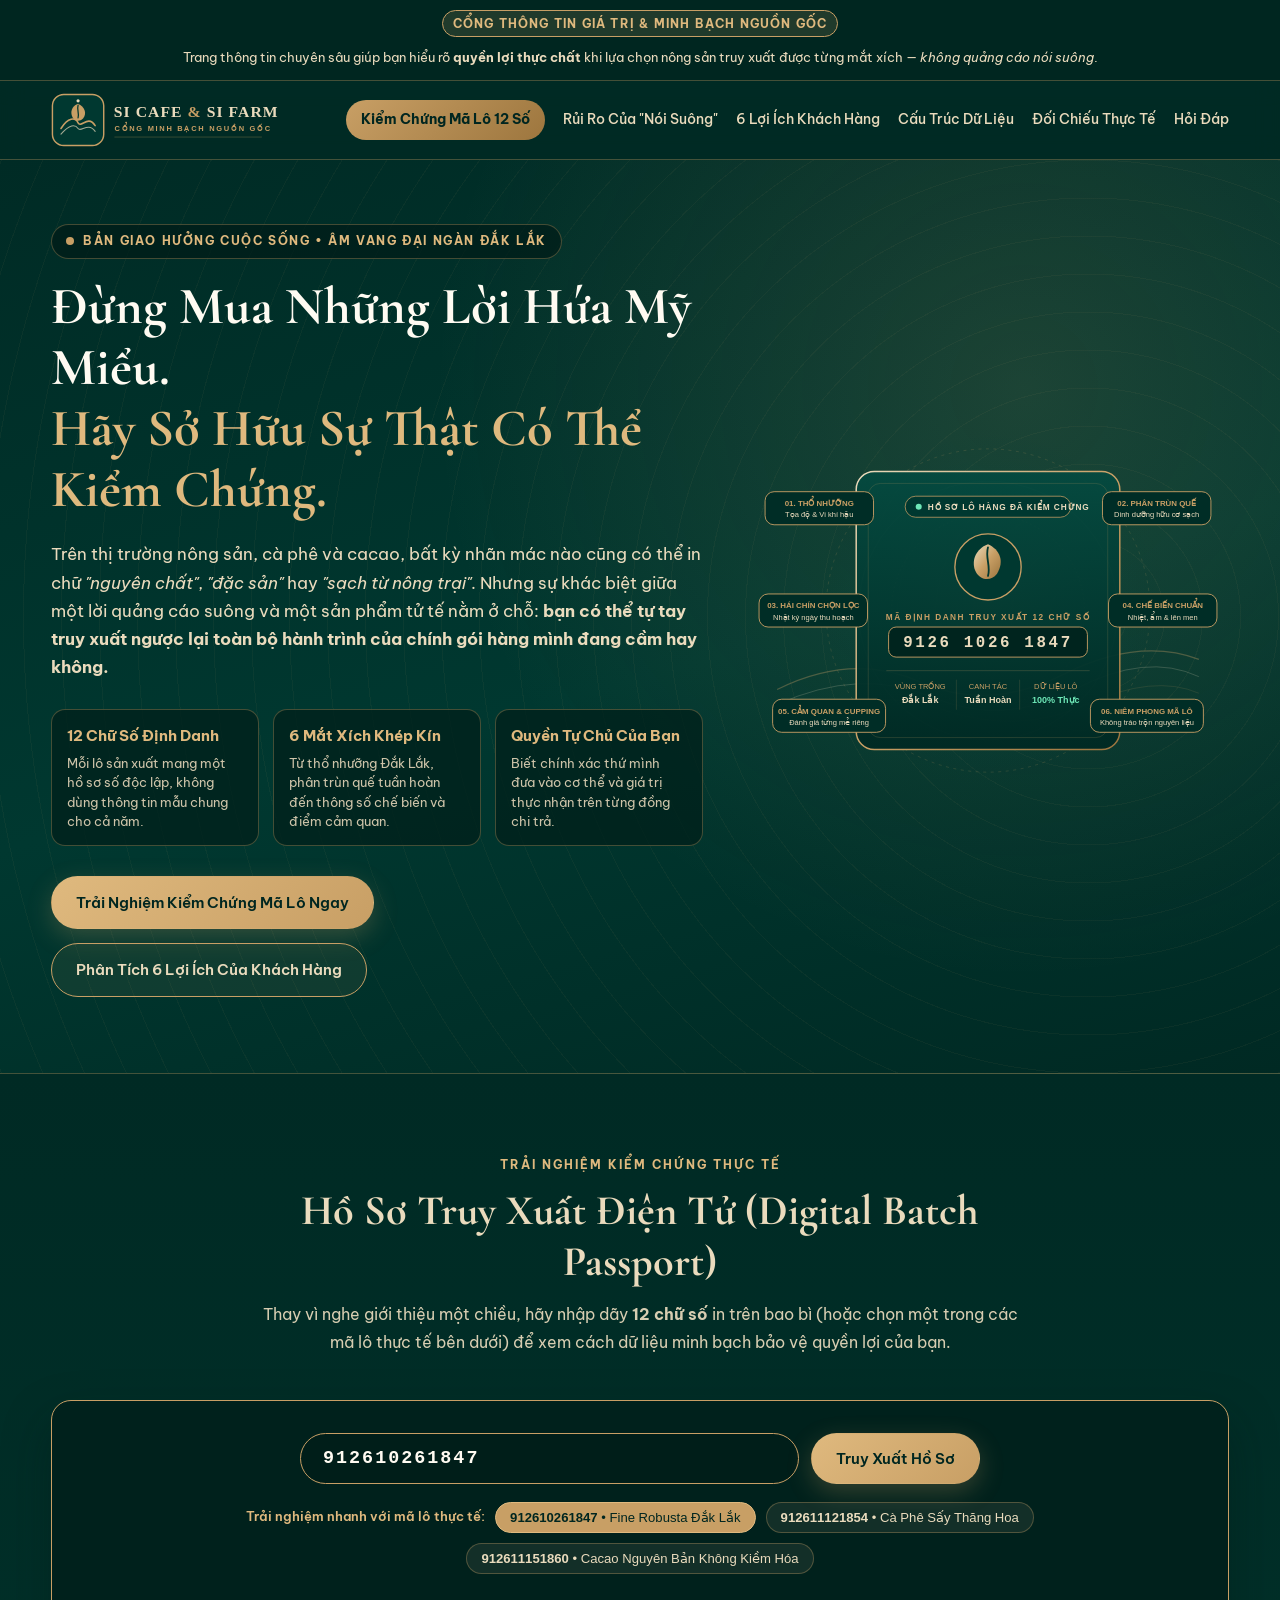
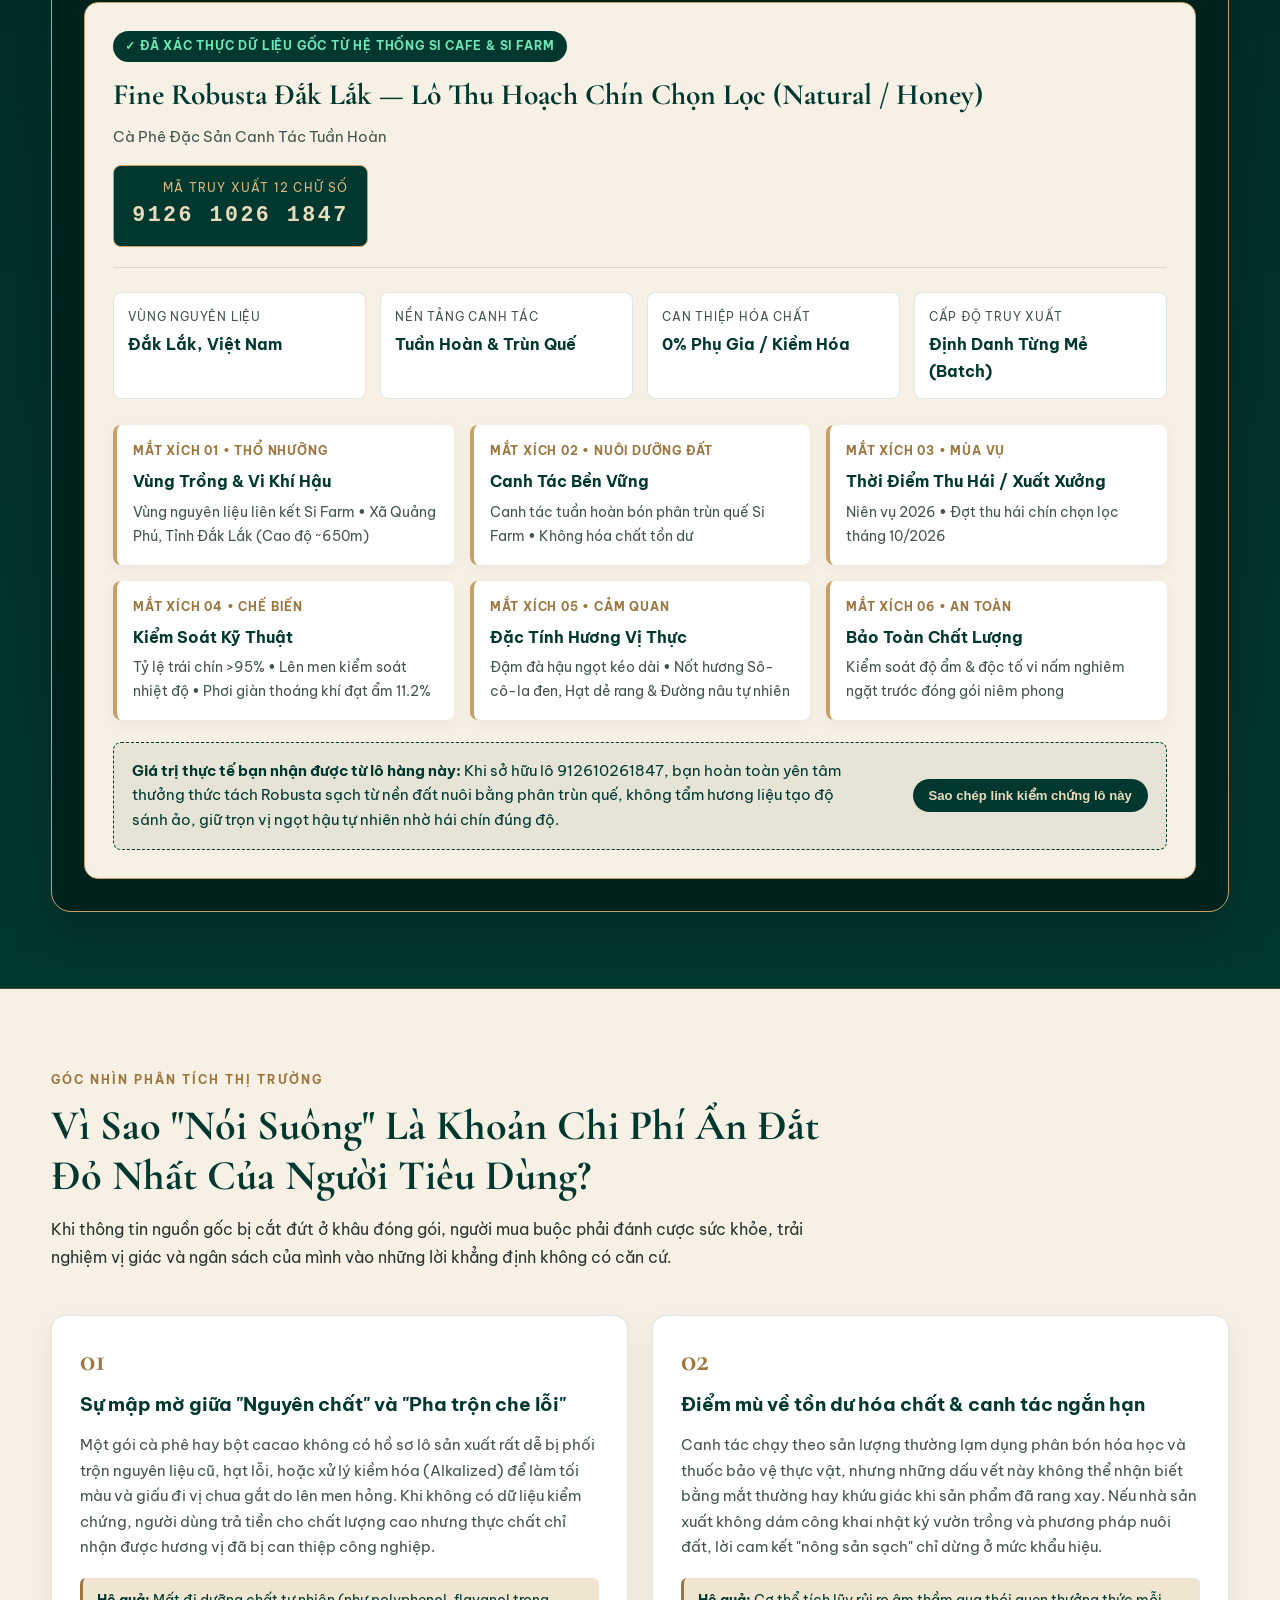
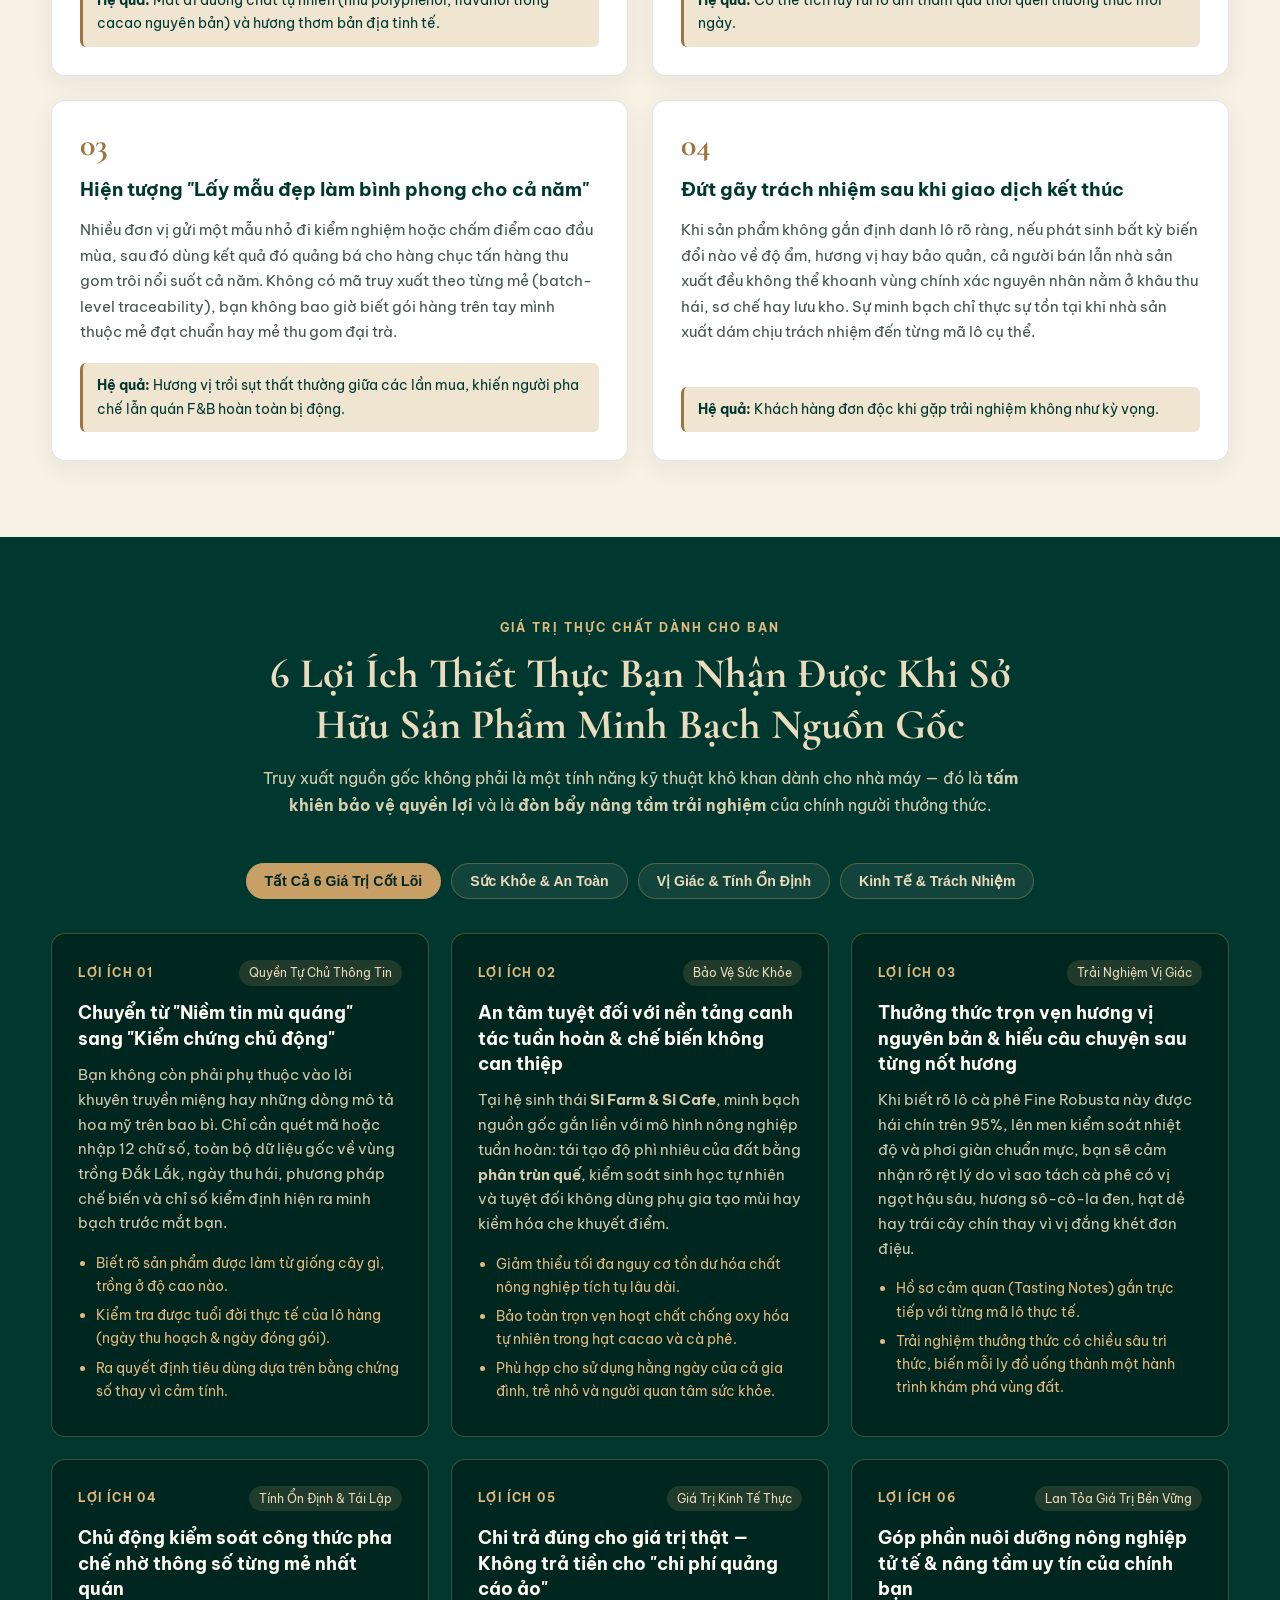
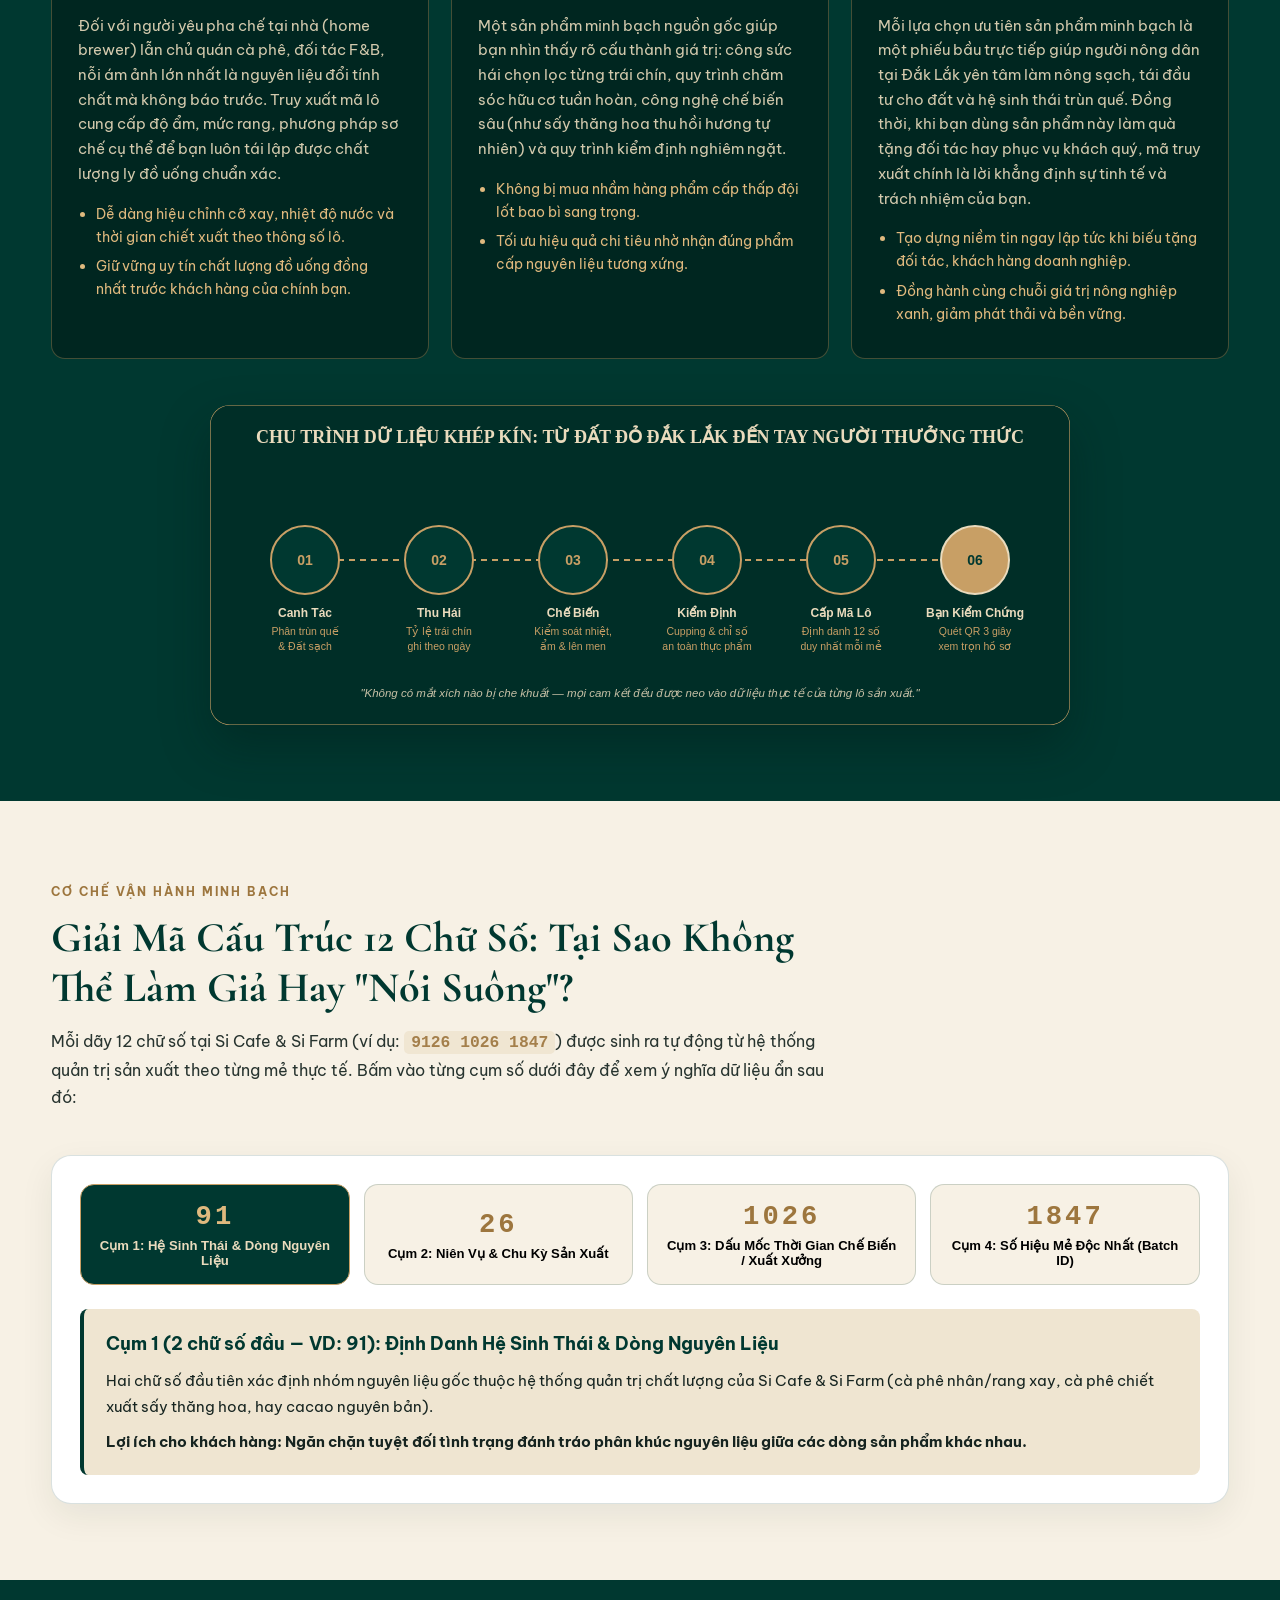
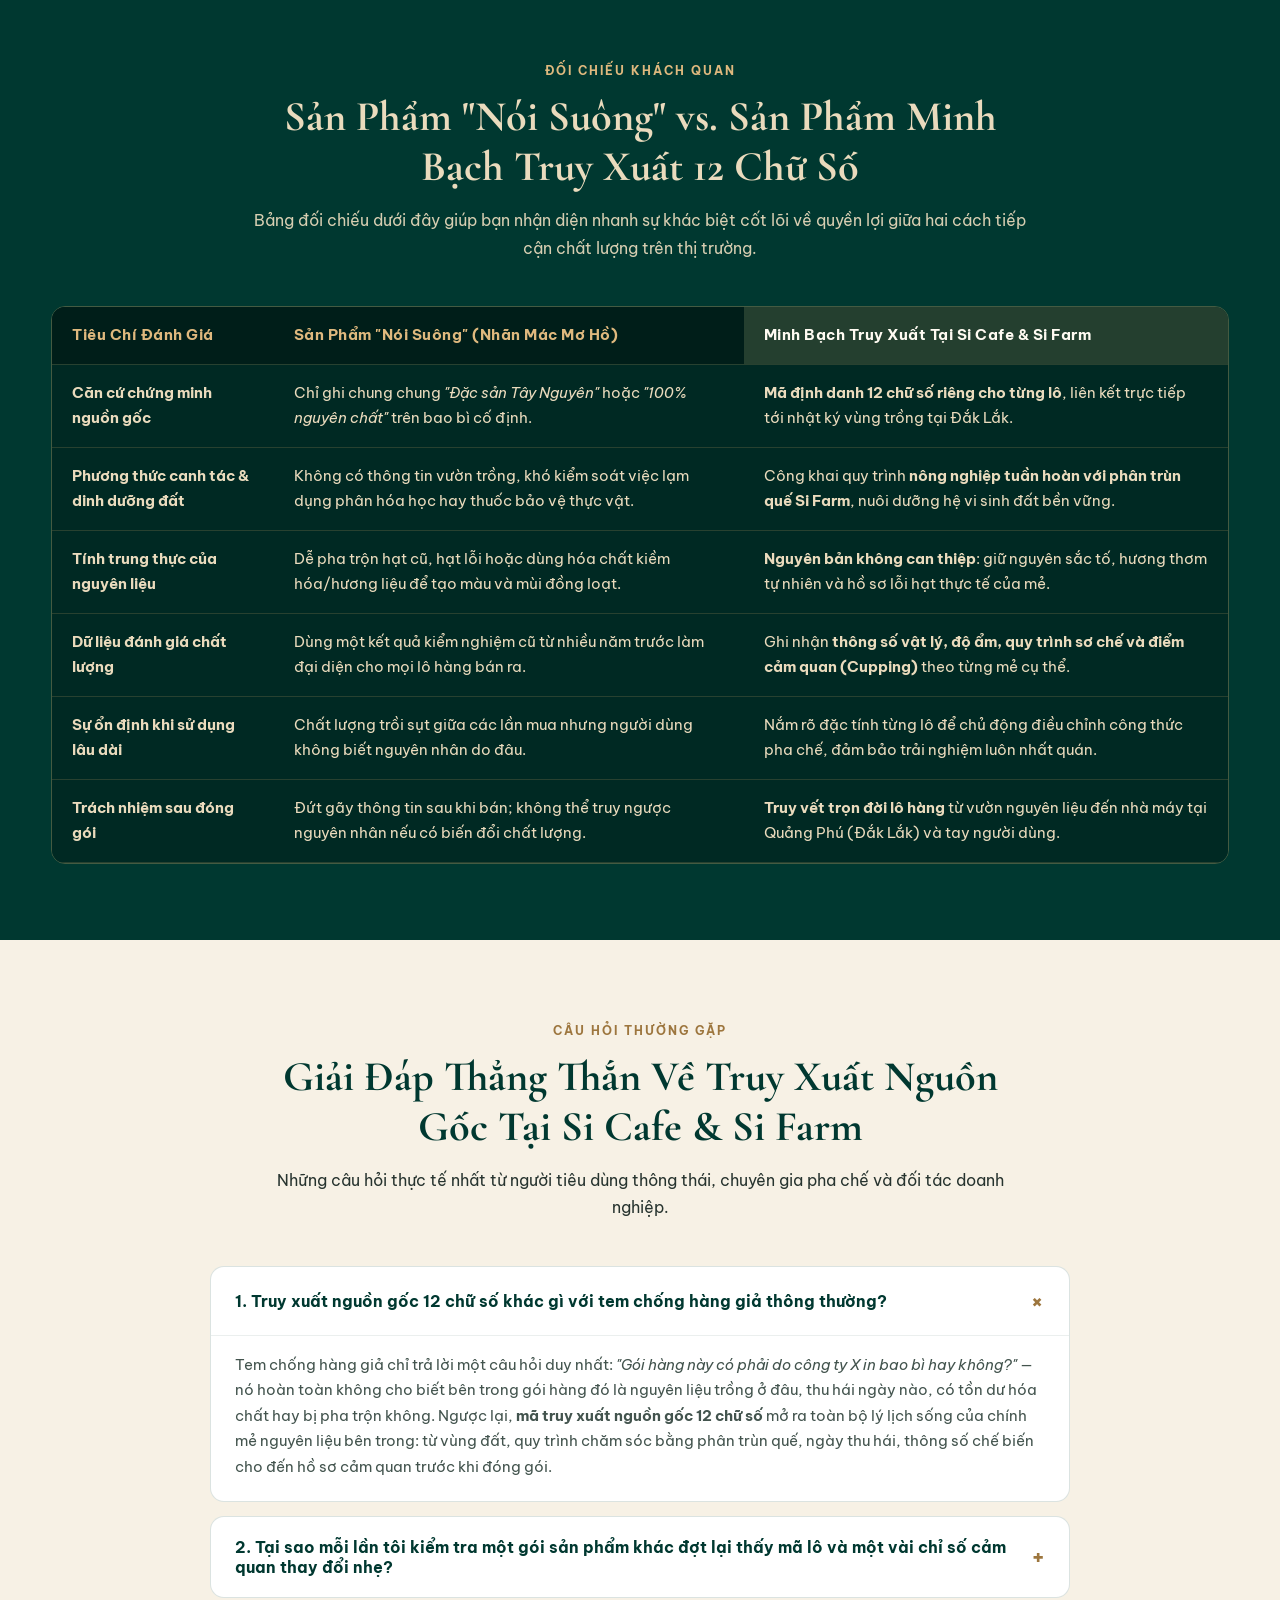
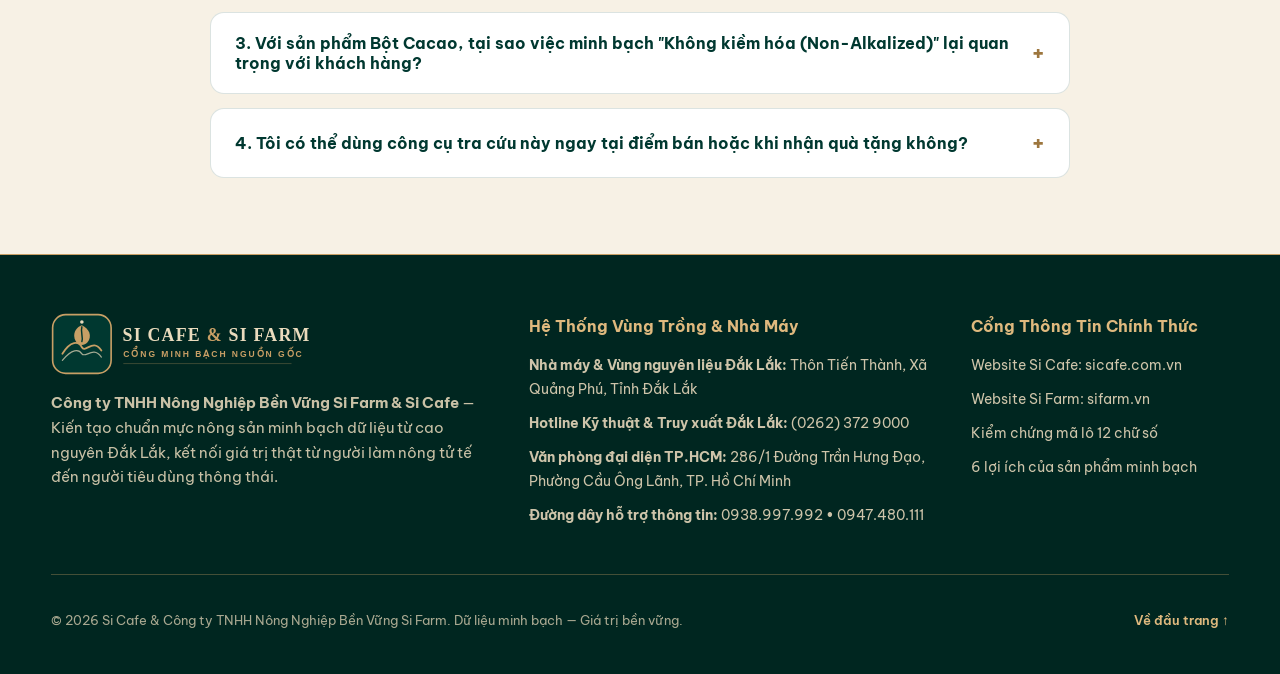
==== index.html @ 1ff69f5b "Add files via upload" ====
<!DOCTYPE html>
<html lang="vi">
<head>
  <meta charset="UTF-8" />
  <meta name="viewport" content="width=device-width, initial-scale=1.0" />
  <title>Minh Bạch Nguồn Gốc &amp; Giá Trị Khách Hàng | Si Cafe &amp; Si Farm</title>
  <meta name="description" content="Cổng thông tin minh bạch nguồn gốc và phân tích lợi ích thiết thực khi sở hữu sản phẩm truy xuất rõ ràng bằng mã lô 12 chữ số tại Si Cafe &amp; Si Farm — Dữ liệu thực thay cho lời nói suông." />
  <link rel="preconnect" href="https://fonts.googleapis.com" />
  <link rel="preconnect" href="https://fonts.gstatic.com" crossorigin />
  <link href="https://fonts.googleapis.com/css2?family=Be+Vietnam+Pro:ital,wght@0,300;0,400;0,500;0,600;0,700;1,400&family=Cormorant+Garamond:ital,wght@0,600;0,700;1,600&display=swap" rel="stylesheet" />
  <link rel="stylesheet" href="./styles.css" />
</head>
<body>
  <!-- Top Declaration Banner: Pure Transparency Portal (Non-Sales) -->
  <div class="portal-notice">
    <div class="container portal-notice__inner">
      <span class="portal-badge">CỔNG THÔNG TIN GIÁ TRỊ &amp; MINH BẠCH NGUỒN GỐC</span>
      <p>Trang thông tin chuyên sâu giúp bạn hiểu rõ <strong>quyền lợi thực chất</strong> khi lựa chọn nông sản truy xuất được từng mắt xích — <em>không quảng cáo nói suông</em>.</p>
    </div>
  </div>

  <!-- Header & Navigation -->
  <header class="site-header" id="top">
    <div class="container header-inner">
      <a href="#top" class="brand-logo" aria-label="Si Cafe &amp; Si Farm - Cổng Minh Bạch Nguồn Gốc">
        <img src="./images/logo-sicafe-sifarm.svg" alt="Logo Si Cafe &amp; Si Farm" width="270" height="64" />
      </a>

      <button class="mobile-nav-toggle" id="mobileNavToggle" aria-expanded="false" aria-controls="primaryNav" aria-label="Mở menu điều hướng">
        <span></span><span></span><span></span>
      </button>

      <nav class="primary-nav" id="primaryNav" aria-label="Điều hướng chính">
        <a href="#tra-cuu-ma-lo" class="nav-pill">Kiểm Chứng Mã Lô 12 Số</a>
        <a href="#vi-sao-khong-noi-suong">Rủi Ro Của "Nói Suông"</a>
        <a href="#loi-ich-khach-hang">6 Lợi Ích Khách Hàng</a>
        <a href="#giai-ma-12-so">Cấu Trúc Dữ Liệu</a>
        <a href="#so-sanh-minh-bach">Đối Chiếu Thực Tế</a>
        <a href="#faq">Hỏi Đáp</a>
      </nav>
    </div>
  </header>

  <main>
    <!-- SECTION 1: HERO - TRIẾT LÝ "DỮ LIỆU THAY LỜI HỨA" -->
    <section class="hero-section">
      <div class="am-vang-overlay" aria-hidden="true"></div>
      <div class="container hero-grid">
        <div class="hero-content">
          <div class="eyebrow-tag">
            <span class="dot"></span>
            BẢN GIAO HƯỞNG CUỘC SỐNG • ÂM VANG ĐẠI NGÀN ĐẮK LẮK
          </div>
          <h1>Đừng Mua Những Lời Hứa Mỹ Miểu.<br /><span class="text-gold">Hãy Sở Hữu Sự Thật Có Thể Kiểm Chứng.</span></h1>
          <p class="hero-lead">
            Trên thị trường nông sản, cà phê và cacao, bất kỳ nhãn mác nào cũng có thể in chữ <em>"nguyên chất"</em>, <em>"đặc sản"</em> hay <em>"sạch từ nông trại"</em>. Nhưng sự khác biệt giữa một lời quảng cáo suông và một sản phẩm tử tế nằm ở chỗ: <strong>bạn có thể tự tay truy xuất ngược lại toàn bộ hành trình của chính gói hàng mình đang cầm hay không.</strong>
          </p>

          <div class="hero-pillars">
            <div class="pillar-item">
              <strong>12 Chữ Số Định Danh</strong>
              <span>Mỗi lô sản xuất mang một hồ sơ số độc lập, không dùng thông tin mẫu chung cho cả năm.</span>
            </div>
            <div class="pillar-item">
              <strong>6 Mắt Xích Khép Kín</strong>
              <span>Từ thổ nhưỡng Đắk Lắk, phân trùn quế tuần hoàn đến thông số chế biến và điểm cảm quan.</span>
            </div>
            <div class="pillar-item">
              <strong>Quyền Tự Chủ Của Bạn</strong>
              <span>Biết chính xác thứ mình đưa vào cơ thể và giá trị thực nhận trên từng đồng chi trả.</span>
            </div>
          </div>

          <div class="hero-actions">
            <a href="#tra-cuu-ma-lo" class="btn btn-gold">Trải Nghiệm Kiểm Chứng Mã Lô Ngay</a>
            <a href="#loi-ich-khach-hang" class="btn btn-outline">Phân Tích 6 Lợi Ích Của Khách Hàng</a>
          </div>
        </div>

        <div class="hero-visual">
          <img src="./images/hero-symphony-traceability.svg" alt="Hồ sơ truy xuất nguồn gốc 12 chữ số Si Cafe &amp; Si Farm" width="640" height="520" />
        </div>
      </div>
    </section>

    <!-- SECTION 2: INTERACTIVE LIVE BATCH PASSPORT (TRÁI TIM THỰC CHỨNG) -->
    <section id="tra-cuu-ma-lo" class="section-lookup">
      <div class="container">
        <div class="section-heading centered">
          <span class="section-kicker">TRẢI NGHIỆM KIỂM CHỨNG THỰC TẾ</span>
          <h2>Hồ Sơ Truy Xuất Điện Tử (Digital Batch Passport)</h2>
          <p>
            Thay vì nghe giới thiệu một chiều, hãy nhập dãy <strong>12 chữ số</strong> in trên bao bì (hoặc chọn một trong các mã lô thực tế bên dưới) để xem cách dữ liệu minh bạch bảo vệ quyền lợi của bạn.
          </p>
        </div>

        <div class="lookup-console">
          <form id="lotSearchForm" class="lookup-form" novalidate>
            <div class="input-group">
              <label for="lotCodeInput" class="sr-only">Nhập mã lô 12 chữ số</label>
              <input
                type="text"
                id="lotCodeInput"
                name="lotCode"
                inputmode="numeric"
                maxlength="14"
                placeholder="Nhập 12 chữ số mã lô (VD: 912610261847)"
                autocomplete="off"
              />
              <button type="submit" class="btn btn-gold">Truy Xuất Hồ Sơ</button>
            </div>
            <div class="sample-pills" aria-label="Các mã lô mẫu để trải nghiệm">
              <span class="sample-label">Trải nghiệm nhanh với mã lô thực tế:</span>
              <button type="button" class="sample-chip active" data-lot="912610261847">
                <strong>912610261847</strong> • Fine Robusta Đắk Lắk
              </button>
              <button type="button" class="sample-chip" data-lot="912611121854">
                <strong>912611121854</strong> • Cà Phê Sấy Thăng Hoa
              </button>
              <button type="button" class="sample-chip" data-lot="912611151860">
                <strong>912611151860</strong> • Cacao Nguyên Bản Không Kiềm Hóa
              </button>
            </div>
          </form>

          <!-- Dynamic Result Container -->
          <div id="lotResultContainer" class="lot-passport-card" aria-live="polite">
            <!-- Populated dynamically by script.js -->
          </div>
        </div>
      </div>
    </section>

    <!-- SECTION 3: PHÂN TÍCH VẤN ĐỀ - CÁI GIÁ CỦA VIỆC TIN VÀO "NÓI SUÔNG" -->
    <section id="vi-sao-khong-noi-suong" class="section-light">
      <div class="container">
        <div class="section-heading">
          <span class="section-kicker dark">GÓC NHÌN PHÂN TÍCH THỊ TRƯỜNG</span>
          <h2>Vì Sao "Nói Suông" Là Khoản Chi Phí Ẩn Đắt Đỏ Nhất Của Người Tiêu Dùng?</h2>
          <p>
            Khi thông tin nguồn gốc bị cắt đứt ở khâu đóng gói, người mua buộc phải đánh cược sức khỏe, trải nghiệm vị giác và ngân sách của mình vào những lời khẳng định không có căn cứ.
          </p>
        </div>

        <div class="risk-grid">
          <article class="risk-card">
            <div class="risk-number">01</div>
            <h3>Sự mập mờ giữa "Nguyên chất" và "Pha trộn che lỗi"</h3>
            <p>
              Một gói cà phê hay bột cacao không có hồ sơ lô sản xuất rất dễ bị phối trộn nguyên liệu cũ, hạt lỗi, hoặc xử lý kiềm hóa (Alkalized) để làm tối màu và giấu đi vị chua gắt do lên men hỏng. Khi không có dữ liệu kiểm chứng, người dùng trả tiền cho chất lượng cao nhưng thực chất chỉ nhận được hương vị đã bị can thiệp công nghiệp.
            </p>
            <div class="risk-takeaway">
              <strong>Hệ quả:</strong> Mất đi dưỡng chất tự nhiên (như polyphenol, flavanol trong cacao nguyên bản) và hương thơm bản địa tinh tế.
            </div>
          </article>

          <article class="risk-card">
            <div class="risk-number">02</div>
            <h3>Điểm mù về tồn dư hóa chất &amp; canh tác ngắn hạn</h3>
            <p>
              Canh tác chạy theo sản lượng thường lạm dụng phân bón hóa học và thuốc bảo vệ thực vật, nhưng những dấu vết này không thể nhận biết bằng mắt thường hay khứu giác khi sản phẩm đã rang xay. Nếu nhà sản xuất không dám công khai nhật ký vườn trồng và phương pháp nuôi đất, lời cam kết "nông sản sạch" chỉ dừng ở mức khẩu hiệu.
            </p>
            <div class="risk-takeaway">
              <strong>Hệ quả:</strong> Cơ thể tích lũy rủi ro âm thầm qua thói quen thưởng thức mỗi ngày.
            </div>
          </article>

          <article class="risk-card">
            <div class="risk-number">03</div>
            <h3>Hiện tượng "Lấy mẫu đẹp làm bình phong cho cả năm"</h3>
            <p>
              Nhiều đơn vị gửi một mẫu nhỏ đi kiểm nghiệm hoặc chấm điểm cao đầu mùa, sau đó dùng kết quả đó quảng bá cho hàng chục tấn hàng thu gom trôi nổi suốt cả năm. Không có mã truy xuất theo từng mẻ (batch-level traceability), bạn không bao giờ biết gói hàng trên tay mình thuộc mẻ đạt chuẩn hay mẻ thu gom đại trà.
            </p>
            <div class="risk-takeaway">
              <strong>Hệ quả:</strong> Hương vị trồi sụt thất thường giữa các lần mua, khiến người pha chế lẫn quán F&amp;B hoàn toàn bị động.
            </div>
          </article>

          <article class="risk-card">
            <div class="risk-number">04</div>
            <h3>Đứt gãy trách nhiệm sau khi giao dịch kết thúc</h3>
            <p>
              Khi sản phẩm không gắn định danh lô rõ ràng, nếu phát sinh bất kỳ biến đổi nào về độ ẩm, hương vị hay bảo quản, cả người bán lẫn nhà sản xuất đều không thể khoanh vùng chính xác nguyên nhân nằm ở khâu thu hái, sơ chế hay lưu kho. Sự minh bạch chỉ thực sự tồn tại khi nhà sản xuất dám chịu trách nhiệm đến từng mã lô cụ thể.
            </p>
            <div class="risk-takeaway">
              <strong>Hệ quả:</strong> Khách hàng đơn độc khi gặp trải nghiệm không như kỳ vọng.
            </div>
          </article>
        </div>
      </div>
    </section>

    <!-- SECTION 4: PHÂN TÍCH CHUYÊN SÂU 6 LỢI ÍCH KHÁCH HÀNG NHẬN ĐƯỢC -->
    <section id="loi-ich-khach-hang" class="section-dark">
      <div class="container">
        <div class="section-heading centered">
          <span class="section-kicker">GIÁ TRỊ THỰC CHẤT DÀNH CHO BẠN</span>
          <h2>6 Lợi Ích Thiết Thực Bạn Nhận Được Khi Sở Hữu Sản Phẩm Minh Bạch Nguồn Gốc</h2>
          <p>
            Truy xuất nguồn gốc không phải là một tính năng kỹ thuật khô khan dành cho nhà máy — đó là <strong>tấm khiên bảo vệ quyền lợi</strong> và là <strong>đòn bẩy nâng tầm trải nghiệm</strong> của chính người thưởng thức.
          </p>
        </div>

        <!-- Interactive Benefit Filter / Explorer -->
        <div class="benefit-tabs" role="tablist" aria-label="Chọn góc độ lợi ích khách hàng">
          <button type="button" class="benefit-tab active" data-filter="all" role="tab" aria-selected="true">Tất Cả 6 Giá Trị Cốt Lõi</button>
          <button type="button" class="benefit-tab" data-filter="health" role="tab" aria-selected="false">Sức Khỏe &amp; An Toàn</button>
          <button type="button" class="benefit-tab" data-filter="sensory" role="tab" aria-selected="false">Vị Giác &amp; Tính Ổn Định</button>
          <button type="button" class="benefit-tab" data-filter="value" role="tab" aria-selected="false">Kinh Tế &amp; Trách Nhiệm</button>
        </div>

        <div class="benefits-grid" id="benefitsGrid">
          <!-- Benefit 1 -->
          <article class="benefit-card" data-category="health">
            <div class="benefit-header">
              <span class="benefit-index">LỢI ÍCH 01</span>
              <span class="benefit-tag">Quyền Tự Chủ Thông Tin</span>
            </div>
            <h3>Chuyển từ "Niềm tin mù quáng" sang "Kiểm chứng chủ động"</h3>
            <p>
              Bạn không còn phải phụ thuộc vào lời khuyên truyền miệng hay những dòng mô tả hoa mỹ trên bao bì. Chỉ cần quét mã hoặc nhập 12 chữ số, toàn bộ dữ liệu gốc về vùng trồng Đắk Lắk, ngày thu hái, phương pháp chế biến và chỉ số kiểm định hiện ra minh bạch trước mắt bạn.
            </p>
            <ul class="benefit-proof-list">
              <li>Biết rõ sản phẩm được làm từ giống cây gì, trồng ở độ cao nào.</li>
              <li>Kiểm tra được tuổi đời thực tế của lô hàng (ngày thu hoạch &amp; ngày đóng gói).</li>
              <li>Ra quyết định tiêu dùng dựa trên bằng chứng số thay vì cảm tính.</li>
            </ul>
          </article>

          <!-- Benefit 2 -->
          <article class="benefit-card" data-category="health">
            <div class="benefit-header">
              <span class="benefit-index">LỢI ÍCH 02</span>
              <span class="benefit-tag">Bảo Vệ Sức Khỏe</span>
            </div>
            <h3>An tâm tuyệt đối với nền tảng canh tác tuần hoàn &amp; chế biến không can thiệp</h3>
            <p>
              Tại hệ sinh thái <strong>Si Farm &amp; Si Cafe</strong>, minh bạch nguồn gốc gắn liền với mô hình nông nghiệp tuần hoàn: tái tạo độ phì nhiêu của đất bằng <strong>phân trùn quế</strong>, kiểm soát sinh học tự nhiên và tuyệt đối không dùng phụ gia tạo mùi hay kiềm hóa che khuyết điểm.
            </p>
            <ul class="benefit-proof-list">
              <li>Giảm thiểu tối đa nguy cơ tồn dư hóa chất nông nghiệp tích tụ lâu dài.</li>
              <li>Bảo toàn trọn vẹn hoạt chất chống oxy hóa tự nhiên trong hạt cacao và cà phê.</li>
              <li>Phù hợp cho sử dụng hằng ngày của cả gia đình, trẻ nhỏ và người quan tâm sức khỏe.</li>
            </ul>
          </article>

          <!-- Benefit 3 -->
          <article class="benefit-card" data-category="sensory">
            <div class="benefit-header">
              <span class="benefit-index">LỢI ÍCH 03</span>
              <span class="benefit-tag">Trải Nghiệm Vị Giác</span>
            </div>
            <h3>Thưởng thức trọn vẹn hương vị nguyên bản &amp; hiểu câu chuyện sau từng nốt hương</h3>
            <p>
              Khi biết rõ lô cà phê Fine Robusta này được hái chín trên 95%, lên men kiểm soát nhiệt độ và phơi giàn chuẩn mực, bạn sẽ cảm nhận rõ rệt lý do vì sao tách cà phê có vị ngọt hậu sâu, hương sô-cô-la đen, hạt dẻ hay trái cây chín thay vì vị đắng khét đơn điệu.
            </p>
            <ul class="benefit-proof-list">
              <li>Hồ sơ cảm quan (Tasting Notes) gắn trực tiếp với từng mã lô thực tế.</li>
              <li>Trải nghiệm thưởng thức có chiều sâu tri thức, biến mỗi ly đồ uống thành một hành trình khám phá vùng đất.</li>
            </ul>
          </article>

          <!-- Benefit 4 -->
          <article class="benefit-card" data-category="sensory">
            <div class="benefit-header">
              <span class="benefit-index">LỢI ÍCH 04</span>
              <span class="benefit-tag">Tính Ổn Định &amp; Tái Lập</span>
            </div>
            <h3>Chủ động kiểm soát công thức pha chế nhờ thông số từng mẻ nhất quán</h3>
            <p>
              Đối với người yêu pha chế tại nhà (home brewer) lẫn chủ quán cà phê, đối tác F&amp;B, nỗi ám ảnh lớn nhất là nguyên liệu đổi tính chất mà không báo trước. Truy xuất mã lô cung cấp độ ẩm, mức rang, phương pháp sơ chế cụ thể để bạn luôn tái lập được chất lượng ly đồ uống chuẩn xác.
            </p>
            <ul class="benefit-proof-list">
              <li>Dễ dàng hiệu chỉnh cỡ xay, nhiệt độ nước và thời gian chiết xuất theo thông số lô.</li>
              <li>Giữ vững uy tín chất lượng đồ uống đồng nhất trước khách hàng của chính bạn.</li>
            </ul>
          </article>

          <!-- Benefit 5 -->
          <article class="benefit-card" data-category="value">
            <div class="benefit-header">
              <span class="benefit-index">LỢI ÍCH 05</span>
              <span class="benefit-tag">Giá Trị Kinh Tế Thực</span>
            </div>
            <h3>Chi trả đúng cho giá trị thật — Không trả tiền cho "chi phí quảng cáo ảo"</h3>
            <p>
              Một sản phẩm minh bạch nguồn gốc giúp bạn nhìn thấy rõ cấu thành giá trị: công sức hái chọn lọc từng trái chín, quy trình chăm sóc hữu cơ tuần hoàn, công nghệ chế biến sâu (như sấy thăng hoa thu hồi hương tự nhiên) và quy trình kiểm định nghiêm ngặt.
            </p>
            <ul class="benefit-proof-list">
              <li>Không bị mua nhầm hàng phẩm cấp thấp đội lốt bao bì sang trọng.</li>
              <li>Tối ưu hiệu quả chi tiêu nhờ nhận đúng phẩm cấp nguyên liệu tương xứng.</li>
            </ul>
          </article>

          <!-- Benefit 6 -->
          <article class="benefit-card" data-category="value">
            <div class="benefit-header">
              <span class="benefit-index">LỢI ÍCH 06</span>
              <span class="benefit-tag">Lan Tỏa Giá Trị Bền Vững</span>
            </div>
            <h3>Góp phần nuôi dưỡng nông nghiệp tử tế &amp; nâng tầm uy tín của chính bạn</h3>
            <p>
              Mỗi lựa chọn ưu tiên sản phẩm minh bạch là một phiếu bầu trực tiếp giúp người nông dân tại Đắk Lắk yên tâm làm nông sạch, tái đầu tư cho đất và hệ sinh thái trùn quế. Đồng thời, khi bạn dùng sản phẩm này làm quà tặng đối tác hay phục vụ khách quý, mã truy xuất chính là lời khẳng định sự tinh tế và trách nhiệm của bạn.
            </p>
            <ul class="benefit-proof-list">
              <li>Tạo dựng niềm tin ngay lập tức khi biếu tặng đối tác, khách hàng doanh nghiệp.</li>
              <li>Đồng hành cùng chuỗi giá trị nông nghiệp xanh, giảm phát thải và bền vững.</li>
            </ul>
          </article>
        </div>

        <!-- Visual Closed-Loop Cycle Diagram -->
        <div class="cycle-showcase">
          <img src="./images/cycle-circular-agriculture.svg" alt="Chu trình dữ liệu khép kín từ đất đỏ Đắk Lắk đến tay người thưởng thức" width="860" height="320" />
        </div>
      </div>
    </section>

    <!-- SECTION 5: GIẢI MÃ CẤU TRÚC MÃ ĐỊNH DANH 12 CHỮ SỐ -->
    <section id="giai-ma-12-so" class="section-light">
      <div class="container">
        <div class="section-heading">
          <span class="section-kicker dark">CƠ CHẾ VẬN HÀNH MINH BẠCH</span>
          <h2>Giải Mã Cấu Trúc 12 Chữ Số: Tại Sao Không Thể Làm Giả Hay "Nói Suông"?</h2>
          <p>
            Mỗi dãy 12 chữ số tại Si Cafe &amp; Si Farm (ví dụ: <code>9126 1026 1847</code>) được sinh ra tự động từ hệ thống quản trị sản xuất theo từng mẻ thực tế. Bấm vào từng cụm số dưới đây để xem ý nghĩa dữ liệu ẩn sau đó:
          </p>
        </div>

        <div class="anatomy-box">
          <div class="anatomy-digits" role="group" aria-label="Cấu trúc 4 cụm của mã lô 12 chữ số">
            <button type="button" class="digit-segment active" data-segment="seg1">
              <span class="seg-code">91</span>
              <span class="seg-name">Cụm 1: Hệ Sinh Thái &amp; Dòng Nguyên Liệu</span>
            </button>
            <button type="button" class="digit-segment" data-segment="seg2">
              <span class="seg-code">26</span>
              <span class="seg-name">Cụm 2: Niên Vụ &amp; Chu Kỳ Sản Xuất</span>
            </button>
            <button type="button" class="digit-segment" data-segment="seg3">
              <span class="seg-code">1026</span>
              <span class="seg-name">Cụm 3: Dấu Mốc Thời Gian Chế Biến / Xuất Xưởng</span>
            </button>
            <button type="button" class="digit-segment" data-segment="seg4">
              <span class="seg-code">1847</span>
              <span class="seg-name">Cụm 4: Số Hiệu Mẻ Độc Nhất (Batch ID)</span>
            </button>
          </div>

          <div class="anatomy-detail" id="anatomyDetail">
            <!-- Populated by script.js -->
          </div>
        </div>
      </div>
    </section>

    <!-- SECTION 6: BẢNG ĐỐI CHIẾU TRỰC QUAN -->
    <section id="so-sanh-minh-bach" class="section-dark">
      <div class="container">
        <div class="section-heading centered">
          <span class="section-kicker">ĐỐI CHIẾU KHÁCH QUAN</span>
          <h2>Sản Phẩm "Nói Suông" vs. Sản Phẩm Minh Bạch Truy Xuất 12 Chữ Số</h2>
          <p>
            Bảng đối chiếu dưới đây giúp bạn nhận diện nhanh sự khác biệt cốt lõi về quyền lợi giữa hai cách tiếp cận chất lượng trên thị trường.
          </p>
        </div>

        <div class="table-wrapper">
          <table class="comparison-table">
            <thead>
              <tr>
                <th scope="col">Tiêu Chí Đánh Giá</th>
                <th scope="col" class="col-vague">Sản Phẩm "Nói Suông" (Nhãn Mác Mơ Hồ)</th>
                <th scope="col" class="col-verified">Minh Bạch Truy Xuất Tại Si Cafe &amp; Si Farm</th>
              </tr>
            </thead>
            <tbody>
              <tr>
                <td><strong>Căn cứ chứng minh nguồn gốc</strong></td>
                <td>Chỉ ghi chung chung <em>"Đặc sản Tây Nguyên"</em> hoặc <em>"100% nguyên chất"</em> trên bao bì cố định.</td>
                <td><strong>Mã định danh 12 chữ số riêng cho từng lô</strong>, liên kết trực tiếp tới nhật ký vùng trồng tại Đắk Lắk.</td>
              </tr>
              <tr>
                <td><strong>Phương thức canh tác &amp; dinh dưỡng đất</strong></td>
                <td>Không có thông tin vườn trồng, khó kiểm soát việc lạm dụng phân hóa học hay thuốc bảo vệ thực vật.</td>
                <td>Công khai quy trình <strong>nông nghiệp tuần hoàn với phân trùn quế Si Farm</strong>, nuôi dưỡng hệ vi sinh đất bền vững.</td>
              </tr>
              <tr>
                <td><strong>Tính trung thực của nguyên liệu</strong></td>
                <td>Dễ pha trộn hạt cũ, hạt lỗi hoặc dùng hóa chất kiềm hóa/hương liệu để tạo màu và mùi đồng loạt.</td>
                <td><strong>Nguyên bản không can thiệp</strong>: giữ nguyên sắc tố, hương thơm tự nhiên và hồ sơ lỗi hạt thực tế của mẻ.</td>
              </tr>
              <tr>
                <td><strong>Dữ liệu đánh giá chất lượng</strong></td>
                <td>Dùng một kết quả kiểm nghiệm cũ từ nhiều năm trước làm đại diện cho mọi lô hàng bán ra.</td>
                <td>Ghi nhận <strong>thông số vật lý, độ ẩm, quy trình sơ chế và điểm cảm quan (Cupping)</strong> theo từng mẻ cụ thể.</td>
              </tr>
              <tr>
                <td><strong>Sự ổn định khi sử dụng lâu dài</strong></td>
                <td>Chất lượng trồi sụt giữa các lần mua nhưng người dùng không biết nguyên nhân do đâu.</td>
                <td>Nắm rõ đặc tính từng lô để chủ động điều chỉnh công thức pha chế, đảm bảo trải nghiệm luôn nhất quán.</td>
              </tr>
              <tr>
                <td><strong>Trách nhiệm sau đóng gói</strong></td>
                <td>Đứt gãy thông tin sau khi bán; không thể truy ngược nguyên nhân nếu có biến đổi chất lượng.</td>
                <td><strong>Truy vết trọn đời lô hàng</strong> từ vườn nguyên liệu đến nhà máy tại Quảng Phú (Đắk Lắk) và tay người dùng.</td>
              </tr>
            </tbody>
          </table>
        </div>
      </div>
    </section>

    <!-- SECTION 7: FAQ - GIẢI ĐÁP CHUYÊN SÂU VỀ TRUY XUẤT NGUỒN GỐC -->
    <section id="faq" class="section-light">
      <div class="container">
        <div class="section-heading centered">
          <span class="section-kicker dark">CÂU HỎI THƯỜNG GẶP</span>
          <h2>Giải Đáp Thẳng Thắn Về Truy Xuất Nguồn Gốc Tại Si Cafe &amp; Si Farm</h2>
          <p>Những câu hỏi thực tế nhất từ người tiêu dùng thông thái, chuyên gia pha chế và đối tác doanh nghiệp.</p>
        </div>

        <div class="faq-list" id="faqList">
          <div class="faq-item active">
            <button type="button" class="faq-question" aria-expanded="true">
              <span>1. Truy xuất nguồn gốc 12 chữ số khác gì với tem chống hàng giả thông thường?</span>
              <span class="faq-icon">+</span>
            </button>
            <div class="faq-answer">
              <p>
                Tem chống hàng giả chỉ trả lời một câu hỏi duy nhất: <em>"Gói hàng này có phải do công ty X in bao bì hay không?"</em> — nó hoàn toàn không cho biết bên trong gói hàng đó là nguyên liệu trồng ở đâu, thu hái ngày nào, có tồn dư hóa chất hay bị pha trộn không. Ngược lại, <strong>mã truy xuất nguồn gốc 12 chữ số</strong> mở ra toàn bộ lý lịch sống của chính mẻ nguyên liệu bên trong: từ vùng đất, quy trình chăm sóc bằng phân trùn quế, ngày thu hái, thông số chế biến cho đến hồ sơ cảm quan trước khi đóng gói.
              </p>
            </div>
          </div>

          <div class="faq-item">
            <button type="button" class="faq-question" aria-expanded="false">
              <span>2. Tại sao mỗi lần tôi kiểm tra một gói sản phẩm khác đợt lại thấy mã lô và một vài chỉ số cảm quan thay đổi nhẹ?</span>
              <span class="faq-icon">+</span>
            </button>
            <div class="faq-answer">
              <p>
                Đó chính là <strong>bằng chứng rõ ràng nhất của sự trung thực nông nghiệp</strong>. Nông sản thật chịu tác động tự nhiên của nắng, mưa, độ chín từng đợt hái và vi khí hậu theo tuần/tháng — không bao giờ giống hệt nhau như sản phẩm pha hương liệu công nghiệp. Việc mỗi lô có mã số và hồ sơ riêng chứng minh rằng Si Cafe &amp; Si Farm đo lường và công bố dữ liệu thật của từng mẻ, thay vì sao chép một bản mô tả cố định cho tất cả sản phẩm.
              </p>
            </div>
          </div>

          <div class="faq-item">
            <button type="button" class="faq-question" aria-expanded="false">
              <span>3. Với sản phẩm Bột Cacao, tại sao việc minh bạch "Không kiềm hóa (Non-Alkalized)" lại quan trọng với khách hàng?</span>
              <span class="faq-icon">+</span>
            </button>
            <div class="faq-answer">
              <p>
                Nhiều loại bột cacao thương mại trải qua quá trình xử lý kiềm (Dutch-processed) để làm màu nâu đen bắt mắt và giảm vị chua tự nhiên. Tuy nhiên, quá trình kiềm hóa làm hao hụt phần lớn nhóm chất chống oxy hóa <strong>Flavanol &amp; Polyphenol</strong> quý giá của hạt cacao. Khi truy xuất hồ sơ lô cacao nguyên bản tại Si Farm, bạn thấy rõ quy trình lên men tự nhiên, nhiệt độ rang nhẹ và độ pH tự nhiên — đảm bảo bạn nhận được trọn vẹn giá trị dinh dưỡng và hương vị trái cây đặc trưng của cacao Đắk Lắk.
              </p>
            </div>
          </div>

          <div class="faq-item">
            <button type="button" class="faq-question" aria-expanded="false">
              <span>4. Tôi có thể dùng công cụ tra cứu này ngay tại điểm bán hoặc khi nhận quà tặng không?</span>
              <span class="faq-icon">+</span>
            </button>
            <div class="faq-answer">
              <p>
                Hoàn toàn được. Bạn chỉ cần dùng camera điện thoại quét mã QR trên bao bì (hệ thống tự động nhận diện tham số <code>?lot=...</code> của đúng gói hàng đó) hoặc mở trang này và nhập 12 chữ số in trên tem lô. Chỉ trong 3 giây, bạn có thể kiểm chứng ngay trước khi mở niêm phong sản phẩm.
              </p>
            </div>
          </div>
        </div>
      </div>
    </section>
  </main>

  <!-- FOOTER: OFFICIAL ENTITY & VERIFICATION CHANNELS -->
  <footer class="site-footer">
    <div class="container footer-grid">
      <div class="footer-brand">
        <img src="./images/logo-sicafe-sifarm.svg" alt="Si Cafe &amp; Si Farm" width="260" height="62" />
        <p class="footer-mission">
          <strong>Công ty TNHH Nông Nghiệp Bền Vững Si Farm &amp; Si Cafe</strong> — Kiến tạo chuẩn mực nông sản minh bạch dữ liệu từ cao nguyên Đắk Lắk, kết nối giá trị thật từ người làm nông tử tế đến người tiêu dùng thông thái.
        </p>
      </div>

      <div class="footer-col">
        <h4>Hệ Thống Vùng Trồng &amp; Nhà Máy</h4>
        <ul>
          <li><strong>Nhà máy &amp; Vùng nguyên liệu Đắk Lắk:</strong> Thôn Tiến Thành, Xã Quảng Phú, Tỉnh Đắk Lắk</li>
          <li><strong>Hotline Kỹ thuật &amp; Truy xuất Đắk Lắk:</strong> <a href="tel:02623729000">(0262) 372 9000</a></li>
          <li><strong>Văn phòng đại diện TP.HCM:</strong> 286/1 Đường Trần Hưng Đạo, Phường Cầu Ông Lãnh, TP. Hồ Chí Minh</li>
          <li><strong>Đường dây hỗ trợ thông tin:</strong> <a href="tel:0938997992">0938.997.992</a> • <a href="tel:0947480111">0947.480.111</a></li>
        </ul>
      </div>

      <div class="footer-col">
        <h4>Cổng Thông Tin Chính Thức</h4>
        <ul>
          <li><a href="https://sicafe.com.vn" target="_blank" rel="noopener noreferrer">Website Si Cafe: sicafe.com.vn</a></li>
          <li><a href="https://sifarm.vn" target="_blank" rel="noopener noreferrer">Website Si Farm: sifarm.vn</a></li>
          <li><a href="#tra-cuu-ma-lo">Kiểm chứng mã lô 12 chữ số</a></li>
          <li><a href="#loi-ich-khach-hang">6 lợi ích của sản phẩm minh bạch</a></li>
        </ul>
      </div>
    </div>

    <div class="container footer-bottom">
      <p>© 2026 Si Cafe &amp; Công ty TNHH Nông Nghiệp Bền Vững Si Farm. Dữ liệu minh bạch — Giá trị bền vững.</p>
      <a href="#top" class="back-to-top">Về đầu trang ↑</a>
    </div>
  </footer>

  <script src="./script.js"></script>
</body>
</html>
---- styles.css ----
/* ==========================================================================
   SI CAFE & SI FARM — CỔNG MINH BẠCH NGUỒN GỐC & GIÁ TRỊ KHÁCH HÀNG
   Ngôn ngữ thiết kế: "Bản Giao Hưởng Cuộc Sống" • Họa tiết "Âm Vang Đại Ngàn"
   Bảng màu chủ đạo: Xanh Đại Ngàn (#003830) | Vàng Kem (#EADBBD) | Vàng Kim (#C89F65)
   ========================================================================== */

:root {
  --forest-deep: #002620;
  --forest-main: #003830;
  --forest-card: #03463C;
  --cream-main: #EADBBD;
  --cream-light: #F7F1E5;
  --cream-soft: #EFE5D1;
  --gold-accent: #C89F65;
  --gold-bright: #DFB97E;
  --gold-dark: #9D763E;
  --ink-dark: #162420;
  --ink-muted: #43544E;
  --mint-verified: #6EE7B7;
  --border-gold: rgba(200, 159, 101, 0.34);
  --shadow-elevated: 0 22px 48px rgba(0, 24, 20, 0.34);
  --radius-lg: 20px;
  --radius-md: 14px;
  --radius-sm: 8px;
  --font-display: 'Cormorant Garamond', Georgia, serif;
  --font-sans: 'Be Vietnam Pro', -apple-system, BlinkMacSystemFont, 'Segoe UI', sans-serif;
}

*,
*::before,
*::after {
  box-sizing: border-box;
}

html {
  scroll-behavior: smooth;
  font-size: 16px;
}

body {
  margin: 0;
  font-family: var(--font-sans);
  background-color: var(--forest-main);
  color: var(--cream-main);
  line-height: 1.68;
  -webkit-font-smoothing: antialiased;
}

img {
  max-width: 100%;
  height: auto;
  display: block;
}

a {
  color: inherit;
  text-decoration: none;
}

code {
  font-family: 'Courier New', monospace;
  background: rgba(200, 159, 101, 0.16);
  color: var(--gold-dark);
  padding: 2px 7px;
  border-radius: 5px;
  font-weight: 700;
}

.sr-only {
  position: absolute;
  width: 1px;
  height: 1px;
  overflow: hidden;
  clip: rect(0, 0, 0, 0);
}

.container {
  width: min(1200px, 92%);
  margin: 0 auto;
}

/* Portal Top Notice (Explicitly Non-Sales Declaration) */
.portal-notice {
  background-color: var(--forest-deep);
  border-bottom: 1px solid var(--border-gold);
  padding: 10px 0;
  font-size: 0.84rem;
}

.portal-notice__inner {
  display: flex;
  flex-wrap: wrap;
  align-items: center;
  justify-content: center;
  gap: 10px 16px;
  text-align: center;
}

.portal-badge {
  background: rgba(200, 159, 101, 0.16);
  border: 1px solid var(--gold-accent);
  color: var(--gold-bright);
  font-weight: 700;
  font-size: 0.72rem;
  letter-spacing: 1.2px;
  padding: 3px 10px;
  border-radius: 999px;
}

.portal-notice p {
  margin: 0;
  color: var(--cream-main);
}

/* Sticky Header */
.site-header {
  position: sticky;
  top: 0;
  z-index: 1000;
  background: rgba(0, 42, 36, 0.94);
  backdrop-filter: blur(12px);
  border-bottom: 1px solid var(--border-gold);
}

.header-inner {
  display: flex;
  align-items: center;
  justify-content: space-between;
  padding: 12px 0;
  gap: 16px;
}

.brand-logo img {
  height: 54px;
  width: auto;
}

.primary-nav {
  display: flex;
  align-items: center;
  gap: 18px;
}

.primary-nav a {
  font-size: 0.88rem;
  font-weight: 500;
  color: var(--cream-main);
  transition: color 0.2s ease;
  white-space: nowrap;
}

.primary-nav a:hover {
  color: var(--gold-bright);
}

.primary-nav .nav-pill {
  background: linear-gradient(135deg, var(--gold-accent), var(--gold-dark));
  color: var(--forest-deep);
  font-weight: 700;
  padding: 8px 15px;
  border-radius: 999px;
}

.primary-nav .nav-pill:hover {
  color: var(--forest-deep);
  filter: brightness(1.07);
}

.mobile-nav-toggle {
  display: none;
  background: transparent;
  border: 1px solid var(--border-gold);
  border-radius: 8px;
  padding: 8px;
  cursor: pointer;
  flex-direction: column;
  gap: 5px;
}

.mobile-nav-toggle span {
  display: block;
  width: 22px;
  height: 2px;
  background: var(--gold-accent);
}

/* Buttons */
.btn {
  display: inline-flex;
  align-items: center;
  justify-content: center;
  gap: 8px;
  font-family: var(--font-sans);
  font-weight: 600;
  font-size: 0.95rem;
  padding: 13px 24px;
  border-radius: 999px;
  cursor: pointer;
  transition: all 0.22s ease;
  border: 1.5px solid transparent;
}

.btn-gold {
  background: linear-gradient(135deg, var(--gold-bright), var(--gold-accent));
  color: var(--forest-deep);
  box-shadow: 0 8px 24px rgba(200, 159, 101, 0.26);
}

.btn-gold:hover {
  transform: translateY(-2px);
  box-shadow: 0 12px 28px rgba(200, 159, 101, 0.38);
}

.btn-outline {
  border-color: var(--gold-accent);
  color: var(--cream-main);
  background: rgba(200, 159, 101, 0.08);
}

.btn-outline:hover {
  background: rgba(200, 159, 101, 0.2);
  color: #ffffff;
}

/* Hero Section */
.hero-section {
  position: relative;
  padding: 64px 0 76px;
  background:
    radial-gradient(circle at 80% 25%, rgba(200, 159, 101, 0.14), transparent 48%),
    linear-gradient(165deg, #002B25 0%, #003830 55%, #002923 100%);
  border-bottom: 1px solid var(--border-gold);
  overflow: hidden;
}

.am-vang-overlay {
  position: absolute;
  inset: 0;
  background-image: repeating-radial-gradient(
    circle at 85% 50%,
    rgba(200, 159, 101, 0.05) 0,
    rgba(200, 159, 101, 0.05) 1px,
    transparent 1px,
    transparent 38px
  );
  pointer-events: none;
}

.hero-grid {
  position: relative;
  display: grid;
  grid-template-columns: 1.15fr 0.85fr;
  align-items: center;
  gap: 44px;
}

.eyebrow-tag {
  display: inline-flex;
  align-items: center;
  gap: 9px;
  font-size: 0.78rem;
  font-weight: 700;
  letter-spacing: 1.6px;
  color: var(--gold-bright);
  background: rgba(0, 29, 24, 0.72);
  border: 1px solid var(--border-gold);
  padding: 6px 14px;
  border-radius: 999px;
  margin-bottom: 18px;
}

.eyebrow-tag .dot {
  width: 8px;
  height: 8px;
  border-radius: 50%;
  background: var(--gold-accent);
}

.hero-content h1 {
  font-family: var(--font-display);
  font-size: clamp(2.25rem, 4.1vw, 3.45rem);
  line-height: 1.16;
  margin: 0 0 20px;
  color: #FFFBF2;
  font-weight: 700;
}

.text-gold {
  color: var(--gold-bright);
}

.hero-lead {
  font-size: 1.05rem;
  color: var(--cream-main);
  margin: 0 0 28px;
  max-width: 64ch;
}

.hero-pillars {
  display: grid;
  grid-template-columns: repeat(3, 1fr);
  gap: 14px;
  margin-bottom: 30px;
}

.pillar-item {
  background: rgba(0, 32, 27, 0.76);
  border: 1px solid var(--border-gold);
  border-radius: var(--radius-md);
  padding: 14px 15px;
}

.pillar-item strong {
  display: block;
  color: var(--gold-bright);
  font-size: 0.92rem;
  margin-bottom: 5px;
}

.pillar-item span {
  display: block;
  font-size: 0.81rem;
  color: rgba(234, 219, 189, 0.88);
  line-height: 1.48;
}

.hero-actions {
  display: flex;
  flex-wrap: wrap;
  gap: 14px;
}

/* Section Shared Typography */
section {
  padding: 76px 0;
}

.section-light {
  background-color: var(--cream-light);
  color: var(--ink-dark);
}

.section-dark {
  background-color: var(--forest-main);
  color: var(--cream-main);
}

.section-heading {
  max-width: 780px;
  margin-bottom: 44px;
}

.section-heading.centered {
  margin-left: auto;
  margin-right: auto;
  text-align: center;
}

.section-kicker {
  display: inline-block;
  font-size: 0.78rem;
  font-weight: 700;
  letter-spacing: 2px;
  text-transform: uppercase;
  color: var(--gold-bright);
  margin-bottom: 10px;
}

.section-kicker.dark {
  color: var(--gold-dark);
}

.section-heading h2 {
  font-family: var(--font-display);
  font-size: clamp(1.95rem, 3.3vw, 2.75rem);
  line-height: 1.2;
  margin: 0 0 14px;
}

.section-light .section-heading h2 {
  color: var(--forest-main);
}

.section-heading p {
  margin: 0;
  font-size: 1.02rem;
  opacity: 0.92;
}

/* Section 2: Interactive Batch Lookup Console */
.section-lookup {
  background: linear-gradient(180deg, #002A24 0%, #003830 100%);
  border-bottom: 1px solid var(--border-gold);
}

.lookup-console {
  background: rgba(0, 31, 26, 0.85);
  border: 1.5px solid var(--gold-accent);
  border-radius: var(--radius-lg);
  padding: 32px;
  box-shadow: var(--shadow-elevated);
}

.lookup-form .input-group {
  display: flex;
  gap: 12px;
  max-width: 680px;
  margin: 0 auto 18px;
}

.lookup-form input {
  flex: 1;
  background: #001E19;
  border: 1.5px solid var(--gold-accent);
  border-radius: 999px;
  padding: 14px 22px;
  color: #FFFBF2;
  font-family: 'Courier New', monospace;
  font-size: 1.15rem;
  font-weight: 700;
  letter-spacing: 2px;
  outline: none;
}

.lookup-form input::placeholder {
  font-family: var(--font-sans);
  font-size: 0.92rem;
  font-weight: 400;
  letter-spacing: 0;
  color: rgba(234, 219, 189, 0.55);
}

.lookup-form input:focus {
  box-shadow: 0 0 0 3px rgba(200, 159, 101, 0.28);
}

.sample-pills {
  display: flex;
  flex-wrap: wrap;
  align-items: center;
  justify-content: center;
  gap: 10px;
  margin-bottom: 28px;
}

.sample-label {
  font-size: 0.84rem;
  color: var(--gold-bright);
  font-weight: 600;
}

.sample-chip {
  background: rgba(234, 219, 189, 0.08);
  border: 1px solid var(--border-gold);
  color: var(--cream-main);
  border-radius: 999px;
  padding: 7px 14px;
  font-size: 0.82rem;
  cursor: pointer;
  transition: all 0.2s ease;
}

.sample-chip:hover,
.sample-chip.active {
  background: var(--gold-accent);
  color: var(--forest-deep);
  border-color: var(--gold-bright);
}

/* Batch Passport Output Card */
.lot-passport-card {
  background: var(--cream-light);
  color: var(--ink-dark);
  border-radius: var(--radius-md);
  border: 1px solid var(--gold-accent);
  padding: 28px;
}

.passport-top {
  display: flex;
  flex-wrap: wrap;
  justify-content: space-between;
  align-items: flex-start;
  gap: 16px;
  padding-bottom: 20px;
  border-bottom: 1.5px solid rgba(0, 56, 48, 0.14);
  margin-bottom: 24px;
}

.passport-status {
  display: inline-flex;
  align-items: center;
  gap: 8px;
  background: #003830;
  color: var(--mint-verified);
  font-size: 0.78rem;
  font-weight: 700;
  letter-spacing: 0.8px;
  padding: 5px 12px;
  border-radius: 999px;
  margin-bottom: 8px;
}

.passport-title {
  font-family: var(--font-display);
  font-size: 1.85rem;
  color: var(--forest-main);
  margin: 0 0 4px;
}

.passport-subtitle {
  margin: 0;
  color: var(--ink-muted);
  font-size: 0.94rem;
}

.passport-code-box {
  background: var(--forest-main);
  color: var(--cream-main);
  padding: 12px 18px;
  border-radius: var(--radius-sm);
  border: 1px solid var(--gold-accent);
  text-align: right;
}

.passport-code-box span {
  display: block;
  font-size: 0.72rem;
  letter-spacing: 1.2px;
  color: var(--gold-bright);
}

.passport-code-box strong {
  font-family: 'Courier New', monospace;
  font-size: 1.35rem;
  letter-spacing: 2.5px;
}

.passport-metrics {
  display: grid;
  grid-template-columns: repeat(4, 1fr);
  gap: 14px;
  margin-bottom: 26px;
}

.metric-box {
  background: #FFFFFF;
  border: 1px solid rgba(0, 56, 48, 0.12);
  border-radius: var(--radius-sm);
  padding: 14px;
}

.metric-box label {
  display: block;
  font-size: 0.75rem;
  text-transform: uppercase;
  letter-spacing: 0.8px;
  color: var(--ink-muted);
  margin-bottom: 4px;
}

.metric-box strong {
  font-size: 1rem;
  color: var(--forest-main);
}

.passport-timeline {
  display: grid;
  grid-template-columns: repeat(3, 1fr);
  gap: 16px;
  margin-bottom: 22px;
}

.timeline-step {
  background: #FFFFFF;
  border-left: 4px solid var(--gold-accent);
  border-radius: var(--radius-sm);
  padding: 16px;
  box-shadow: 0 4px 14px rgba(0, 56, 48, 0.05);
}

.timeline-step__head {
  font-size: 0.78rem;
  font-weight: 700;
  color: var(--gold-dark);
  text-transform: uppercase;
  letter-spacing: 0.8px;
  margin-bottom: 6px;
}

.timeline-step h4 {
  margin: 0 0 6px;
  font-size: 1rem;
  color: var(--forest-main);
}

.timeline-step p {
  margin: 0;
  font-size: 0.88rem;
  color: var(--ink-muted);
}

.passport-customer-benefit {
  background: rgba(0, 56, 48, 0.07);
  border: 1px dashed var(--forest-main);
  border-radius: var(--radius-sm);
  padding: 16px 18px;
  display: flex;
  flex-wrap: wrap;
  justify-content: space-between;
  align-items: center;
  gap: 14px;
}

.passport-customer-benefit p {
  margin: 0;
  font-size: 0.92rem;
  color: var(--forest-main);
  max-width: 74ch;
}

.btn-copy-link {
  background: var(--forest-main);
  color: var(--cream-main);
  border: none;
  border-radius: 999px;
  padding: 9px 16px;
  font-size: 0.82rem;
  font-weight: 600;
  cursor: pointer;
}

.btn-copy-link:hover {
  background: var(--forest-card);
}

/* Section 3: Risk Analysis Cards */
.risk-grid {
  display: grid;
  grid-template-columns: repeat(2, 1fr);
  gap: 24px;
}

.risk-card {
  background: #FFFFFF;
  border: 1px solid rgba(0, 56, 48, 0.12);
  border-radius: var(--radius-md);
  padding: 28px;
  box-shadow: 0 8px 26px rgba(0, 38, 32, 0.06);
  display: flex;
  flex-direction: column;
}

.risk-number {
  font-family: var(--font-display);
  font-size: 2rem;
  font-weight: 700;
  color: var(--gold-dark);
  line-height: 1;
  margin-bottom: 12px;
}

.risk-card h3 {
  margin: 0 0 12px;
  font-size: 1.2rem;
  color: var(--forest-main);
}

.risk-card p {
  margin: 0 0 18px;
  color: var(--ink-muted);
  font-size: 0.95rem;
  flex: 1;
}

.risk-takeaway {
  background: var(--cream-soft);
  border-left: 3px solid var(--gold-dark);
  padding: 11px 14px;
  border-radius: 6px;
  font-size: 0.88rem;
  color: var(--forest-main);
}

/* Section 4: 6 Customer Benefits */
.benefit-tabs {
  display: flex;
  flex-wrap: wrap;
  justify-content: center;
  gap: 10px;
  margin-bottom: 34px;
}

.benefit-tab {
  background: rgba(234, 219, 189, 0.08);
  border: 1px solid var(--border-gold);
  color: var(--cream-main);
  padding: 9px 18px;
  border-radius: 999px;
  font-size: 0.88rem;
  font-weight: 600;
  cursor: pointer;
  transition: all 0.2s ease;
}

.benefit-tab.active,
.benefit-tab:hover {
  background: var(--gold-accent);
  color: var(--forest-deep);
}

.benefits-grid {
  display: grid;
  grid-template-columns: repeat(3, 1fr);
  gap: 22px;
  margin-bottom: 46px;
}

.benefit-card {
  background: rgba(0, 36, 30, 0.88);
  border: 1px solid var(--border-gold);
  border-radius: var(--radius-md);
  padding: 26px;
  transition: transform 0.22s ease, border-color 0.22s ease;
}

.benefit-card:hover {
  transform: translateY(-4px);
  border-color: var(--gold-bright);
}

.benefit-card.hidden {
  display: none;
}

.benefit-header {
  display: flex;
  justify-content: space-between;
  align-items: center;
  gap: 8px;
  margin-bottom: 14px;
}

.benefit-index {
  font-size: 0.75rem;
  font-weight: 700;
  letter-spacing: 1.4px;
  color: var(--gold-bright);
}

.benefit-tag {
  font-size: 0.74rem;
  background: rgba(200, 159, 101, 0.16);
  color: var(--cream-main);
  padding: 3px 10px;
  border-radius: 999px;
}

.benefit-card h3 {
  margin: 0 0 12px;
  font-size: 1.15rem;
  line-height: 1.38;
  color: #FFFBF2;
}

.benefit-card p {
  margin: 0 0 16px;
  font-size: 0.92rem;
  color: rgba(234, 219, 189, 0.9);
}

.benefit-proof-list {
  margin: 0;
  padding-left: 18px;
  color: var(--gold-bright);
  font-size: 0.86rem;
}

.benefit-proof-list li {
  margin-bottom: 6px;
}

.cycle-showcase {
  max-width: 880px;
  margin: 0 auto;
}

.cycle-showcase img {
  margin: 0 auto;
  border-radius: var(--radius-lg);
  box-shadow: var(--shadow-elevated);
}

/* Section 5: 12-Digit Anatomy */
.anatomy-box {
  background: #FFFFFF;
  border: 1.5px solid rgba(0, 56, 48, 0.15);
  border-radius: var(--radius-lg);
  padding: 28px;
  box-shadow: 0 12px 34px rgba(0, 38, 32, 0.07);
}

.anatomy-digits {
  display: grid;
  grid-template-columns: repeat(4, 1fr);
  gap: 14px;
  margin-bottom: 24px;
}

.digit-segment {
  background: var(--cream-light);
  border: 1.5px solid rgba(0, 56, 48, 0.18);
  border-radius: var(--radius-md);
  padding: 16px;
  text-align: center;
  cursor: pointer;
  transition: all 0.2s ease;
}

.digit-segment.active,
.digit-segment:hover {
  background: var(--forest-main);
  border-color: var(--gold-accent);
  color: var(--cream-main);
}

.seg-code {
  display: block;
  font-family: 'Courier New', monospace;
  font-size: 1.7rem;
  font-weight: 700;
  letter-spacing: 3px;
  color: var(--gold-dark);
  margin-bottom: 6px;
}

.digit-segment.active .seg-code,
.digit-segment:hover .seg-code {
  color: var(--gold-bright);
}

.seg-name {
  display: block;
  font-size: 0.82rem;
  font-weight: 600;
}

.anatomy-detail {
  background: var(--cream-soft);
  border-left: 4px solid var(--forest-main);
  border-radius: var(--radius-sm);
  padding: 20px 22px;
}

.anatomy-detail h3 {
  margin: 0 0 8px;
  color: var(--forest-main);
  font-size: 1.15rem;
}

.anatomy-detail p {
  margin: 0 0 10px;
  color: var(--ink-dark);
  font-size: 0.95rem;
}

.anatomy-detail p:last-child {
  margin-bottom: 0;
}

/* Section 6: Comparison Table */
.table-wrapper {
  overflow-x: auto;
  border-radius: var(--radius-md);
  border: 1px solid var(--border-gold);
}

.comparison-table {
  width: 100%;
  border-collapse: collapse;
  background: #002923;
  min-width: 720px;
}

.comparison-table th,
.comparison-table td {
  padding: 16px 20px;
  text-align: left;
  border-bottom: 1px solid rgba(200, 159, 101, 0.2);
  vertical-align: top;
  font-size: 0.93rem;
}

.comparison-table th {
  background: #001E19;
  color: var(--gold-bright);
  font-weight: 700;
  letter-spacing: 0.5px;
}

.comparison-table th.col-verified {
  background: rgba(200, 159, 101, 0.18);
  color: #FFFBF2;
}

.comparison-table td.col-vague {
  color: rgba(234, 219, 189, 0.72);
}

.comparison-table td.col-verified {
  background: rgba(200, 159, 101, 0.06);
  color: #FFFBF2;
}

/* Section 7: FAQ Accordion */
.faq-list {
  max-width: 860px;
  margin: 0 auto;
  display: flex;
  flex-direction: column;
  gap: 14px;
}

.faq-item {
  background: #FFFFFF;
  border: 1px solid rgba(0, 56, 48, 0.14);
  border-radius: var(--radius-md);
  overflow: hidden;
}

.faq-question {
  width: 100%;
  background: transparent;
  border: none;
  padding: 20px 24px;
  text-align: left;
  font-family: var(--font-sans);
  font-size: 1.02rem;
  font-weight: 700;
  color: var(--forest-main);
  display: flex;
  justify-content: space-between;
  align-items: center;
  gap: 16px;
  cursor: pointer;
}

.faq-icon {
  font-size: 1.4rem;
  color: var(--gold-dark);
  transition: transform 0.2s ease;
}

.faq-item.active .faq-icon {
  transform: rotate(45deg);
}

.faq-answer {
  display: none;
  padding: 0 24px 22px;
  color: var(--ink-muted);
  font-size: 0.95rem;
  border-top: 1px solid rgba(0, 56, 48, 0.08);
}

.faq-item.active .faq-answer {
  display: block;
  padding-top: 16px;
}

.faq-answer p {
  margin: 0;
}

/* Footer */
.site-footer {
  background: var(--forest-deep);
  border-top: 1.5px solid var(--gold-accent);
  padding: 58px 0 28px;
  color: var(--cream-main);
}

.footer-grid {
  display: grid;
  grid-template-columns: 1.2fr 1.1fr 0.7fr;
  gap: 36px;
  padding-bottom: 36px;
  border-bottom: 1px solid var(--border-gold);
}

.footer-mission {
  margin: 16px 0 0;
  font-size: 0.92rem;
  color: rgba(234, 219, 189, 0.86);
}

.footer-col h4 {
  color: var(--gold-bright);
  margin: 0 0 14px;
  font-size: 1rem;
}

.footer-col ul {
  list-style: none;
  padding: 0;
  margin: 0;
  font-size: 0.89rem;
}

.footer-col li {
  margin-bottom: 10px;
  color: rgba(234, 219, 189, 0.88);
}

.footer-col a:hover {
  color: var(--gold-bright);
  text-decoration: underline;
}

.footer-bottom {
  padding-top: 22px;
  display: flex;
  flex-wrap: wrap;
  justify-content: space-between;
  align-items: center;
  gap: 12px;
  font-size: 0.84rem;
  color: rgba(234, 219, 189, 0.72);
}

.back-to-top {
  color: var(--gold-bright);
  font-weight: 600;
}

/* Responsive Design */
@media (max-width: 992px) {
  .hero-grid,
  .footer-grid {
    grid-template-columns: 1fr;
  }

  .benefits-grid,
  .passport-timeline {
    grid-template-columns: repeat(2, 1fr);
  }

  .passport-metrics,
  .anatomy-digits {
    grid-template-columns: repeat(2, 1fr);
  }
}

@media (max-width: 768px) {
  .mobile-nav-toggle {
    display: flex;
  }

  .primary-nav {
    display: none;
    position: absolute;
    top: 100%;
    left: 0;
    right: 0;
    background: var(--forest-deep);
    flex-direction: column;
    align-items: flex-start;
    padding: 18px 5%;
    border-bottom: 1px solid var(--gold-accent);
  }

  .primary-nav.open {
    display: flex;
  }

  .hero-pillars,
  .risk-grid,
  .benefits-grid,
  .passport-timeline,
  .passport-metrics,
  .anatomy-digits {
    grid-template-columns: 1fr;
  }

  .lookup-console {
    padding: 20px;
  }

  .lookup-form .input-group {
    flex-direction: column;
  }
}

@media print {
  .site-header,
  .portal-notice,
  .hero-actions,
  .lookup-form,
  .benefit-tabs,
  .site-footer {
    display: none !important;
  }

  body,
  .section-dark,
  .section-light {
    background: #FFFFFF !important;
    color: #000000 !important;
  }
}
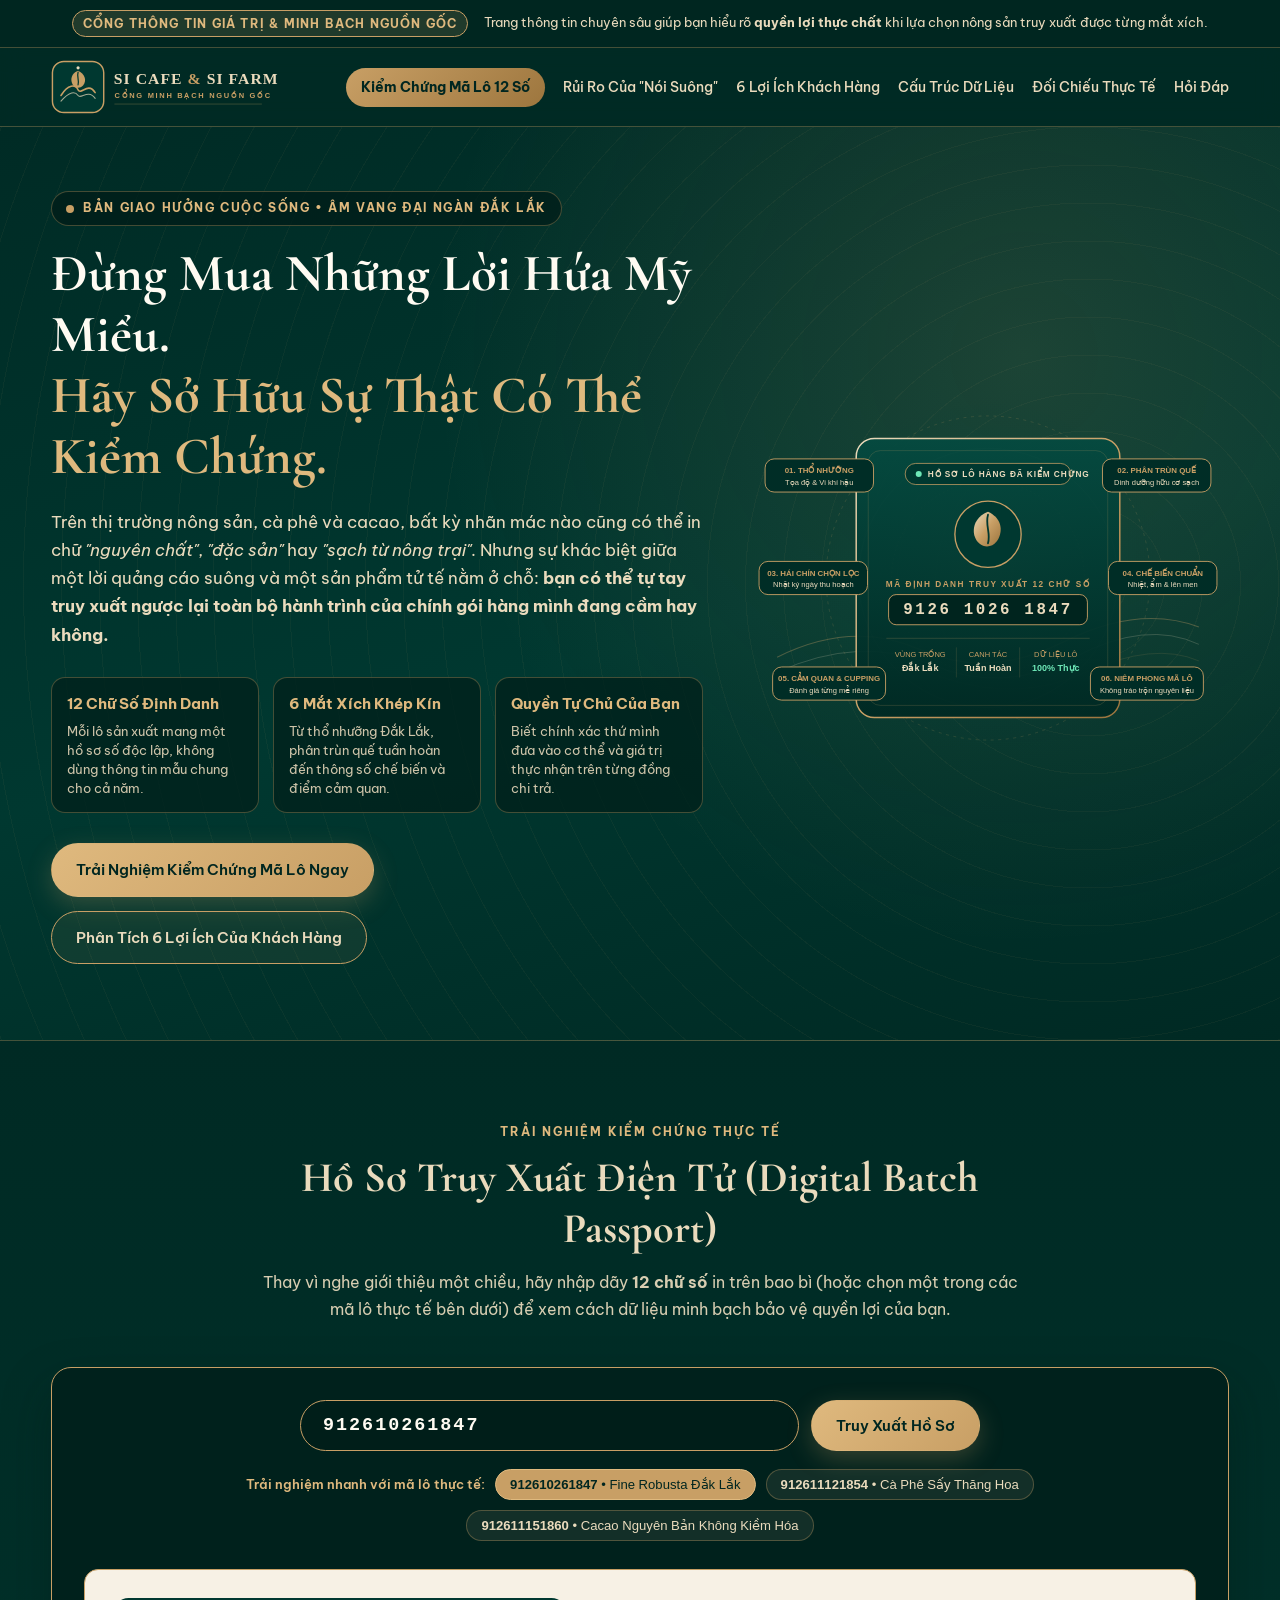
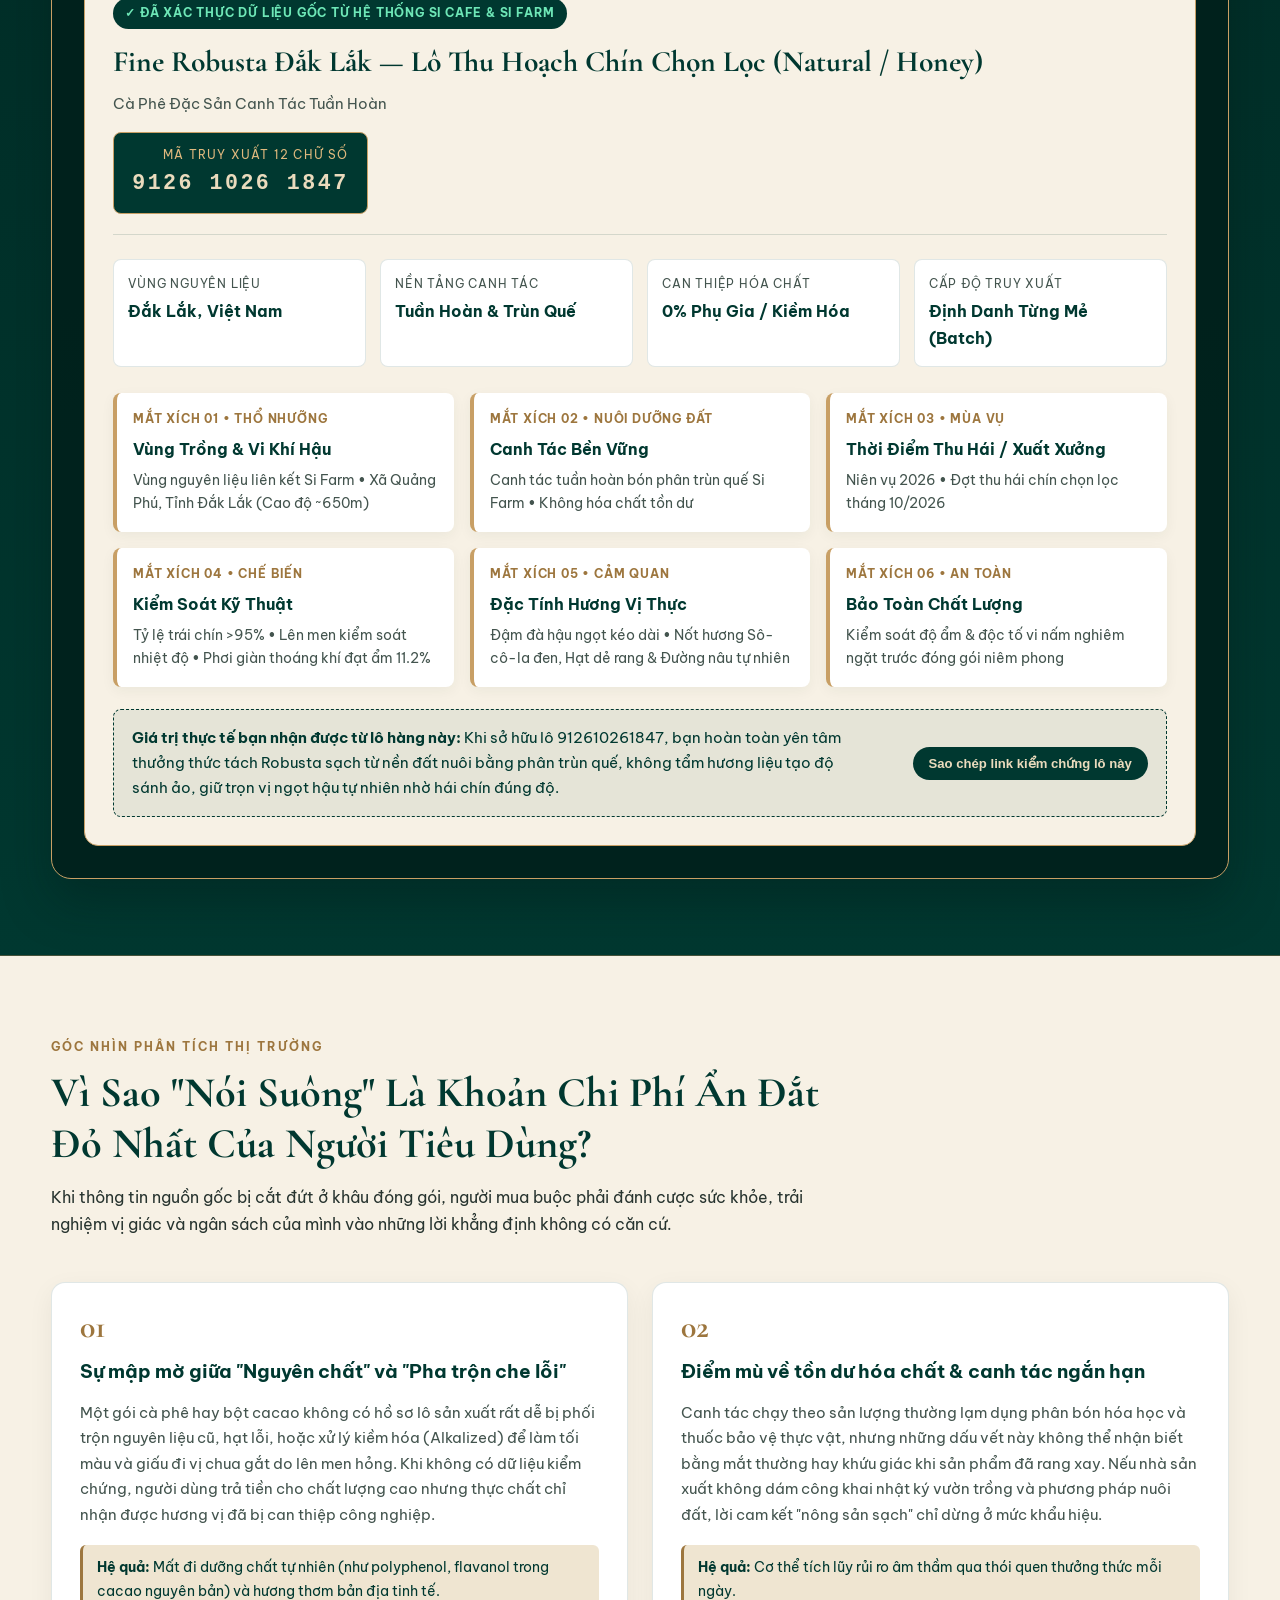
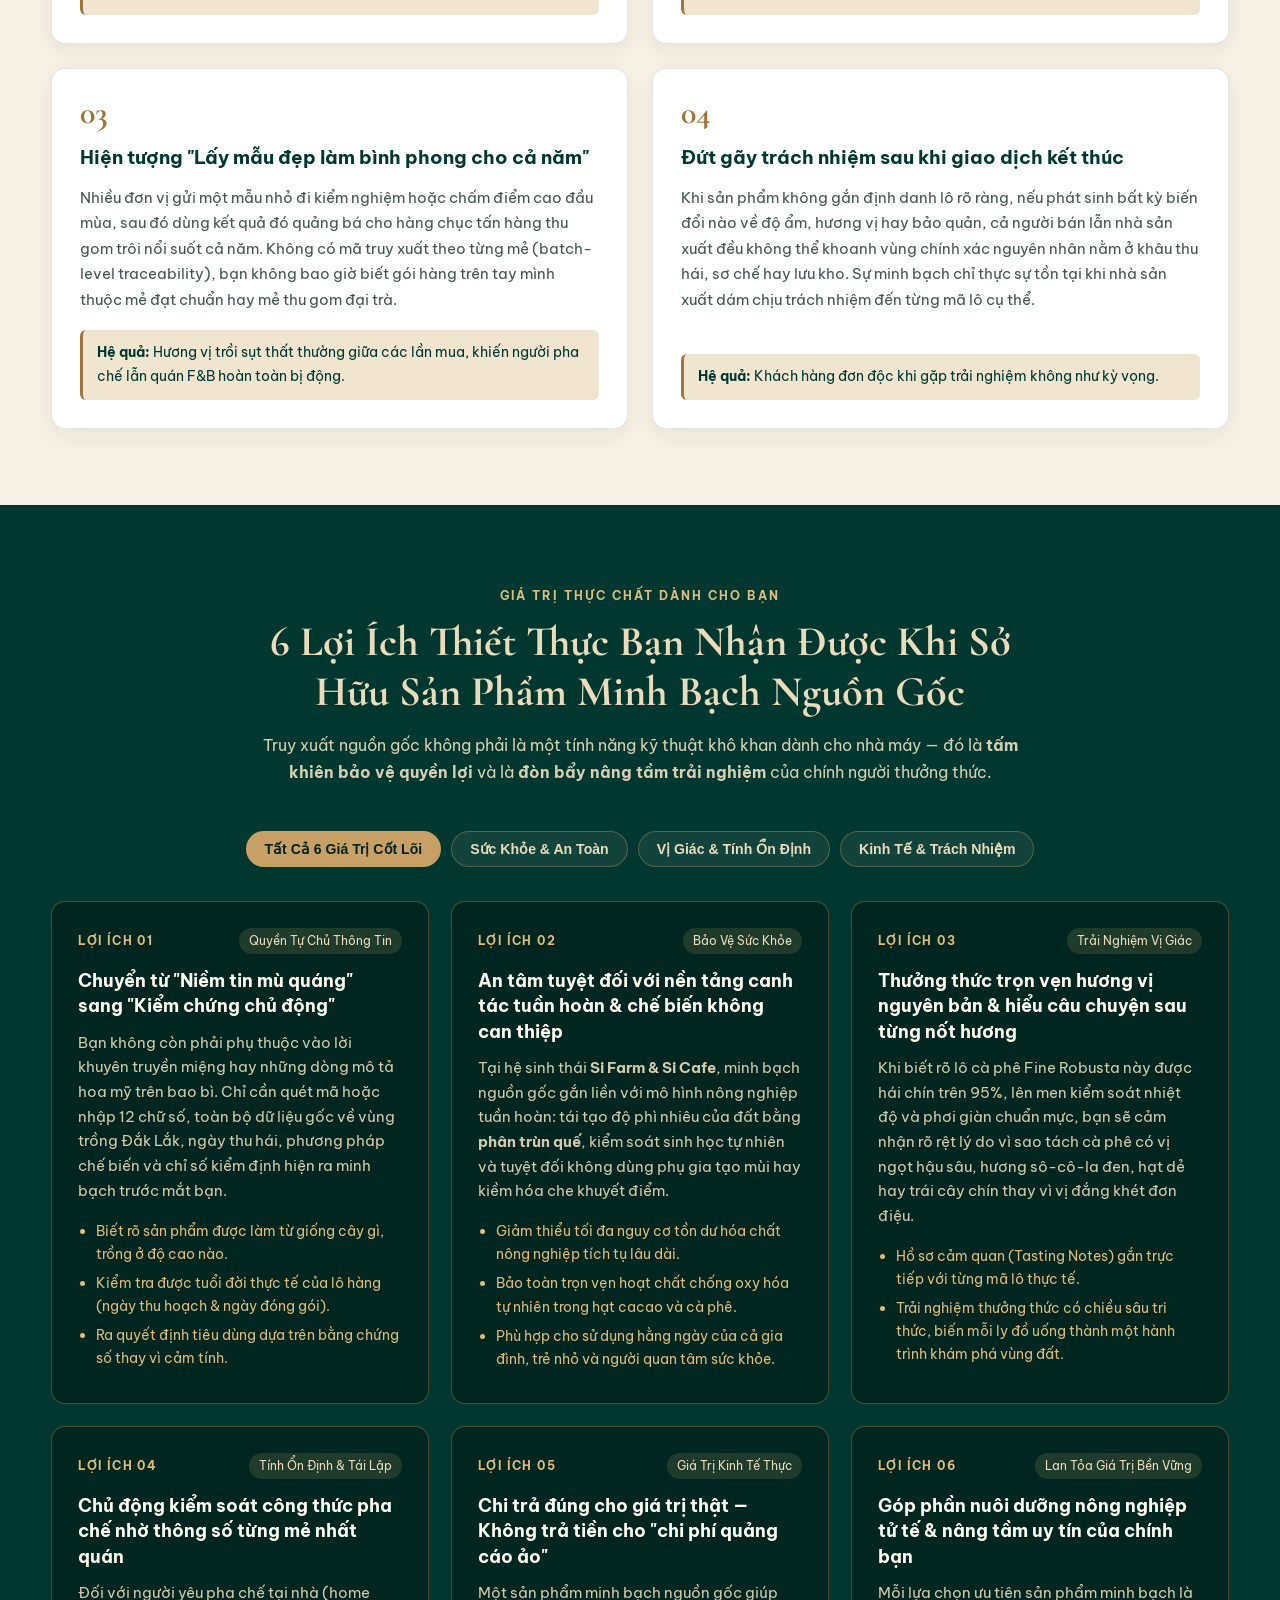
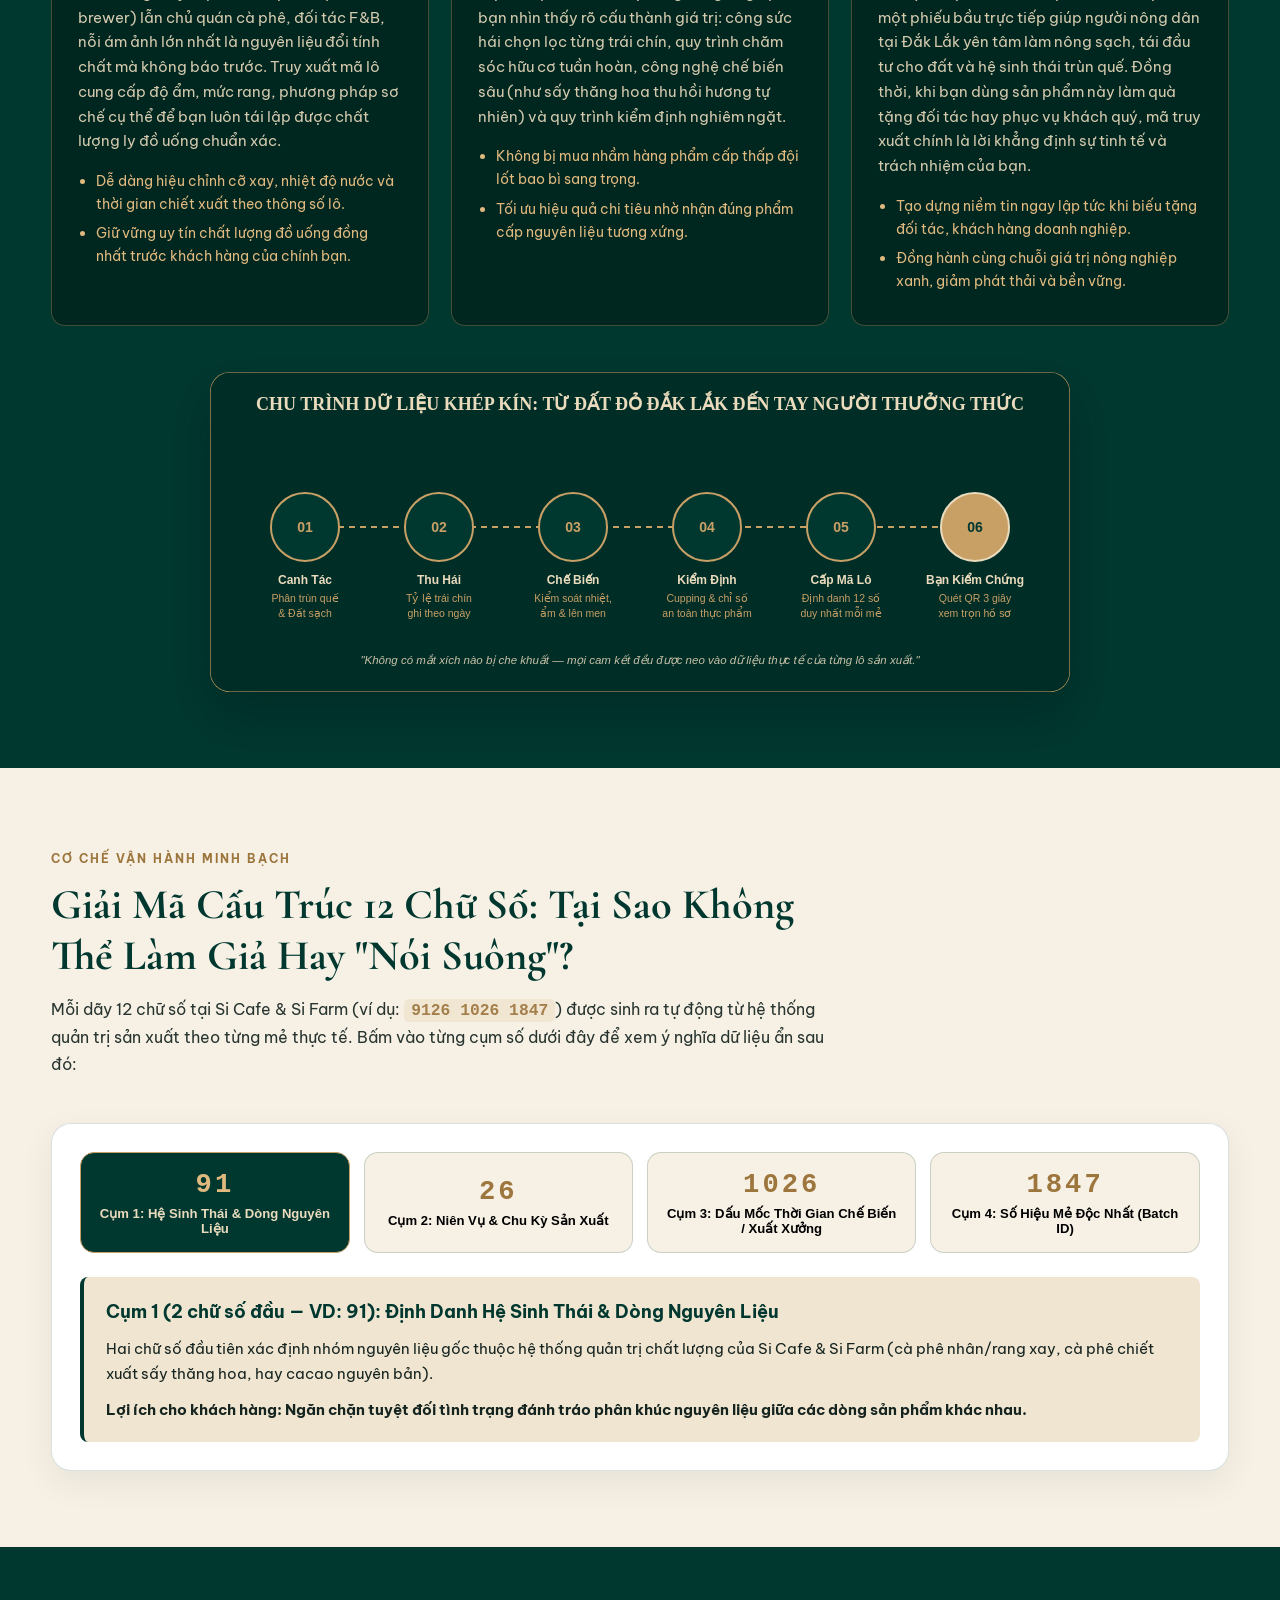
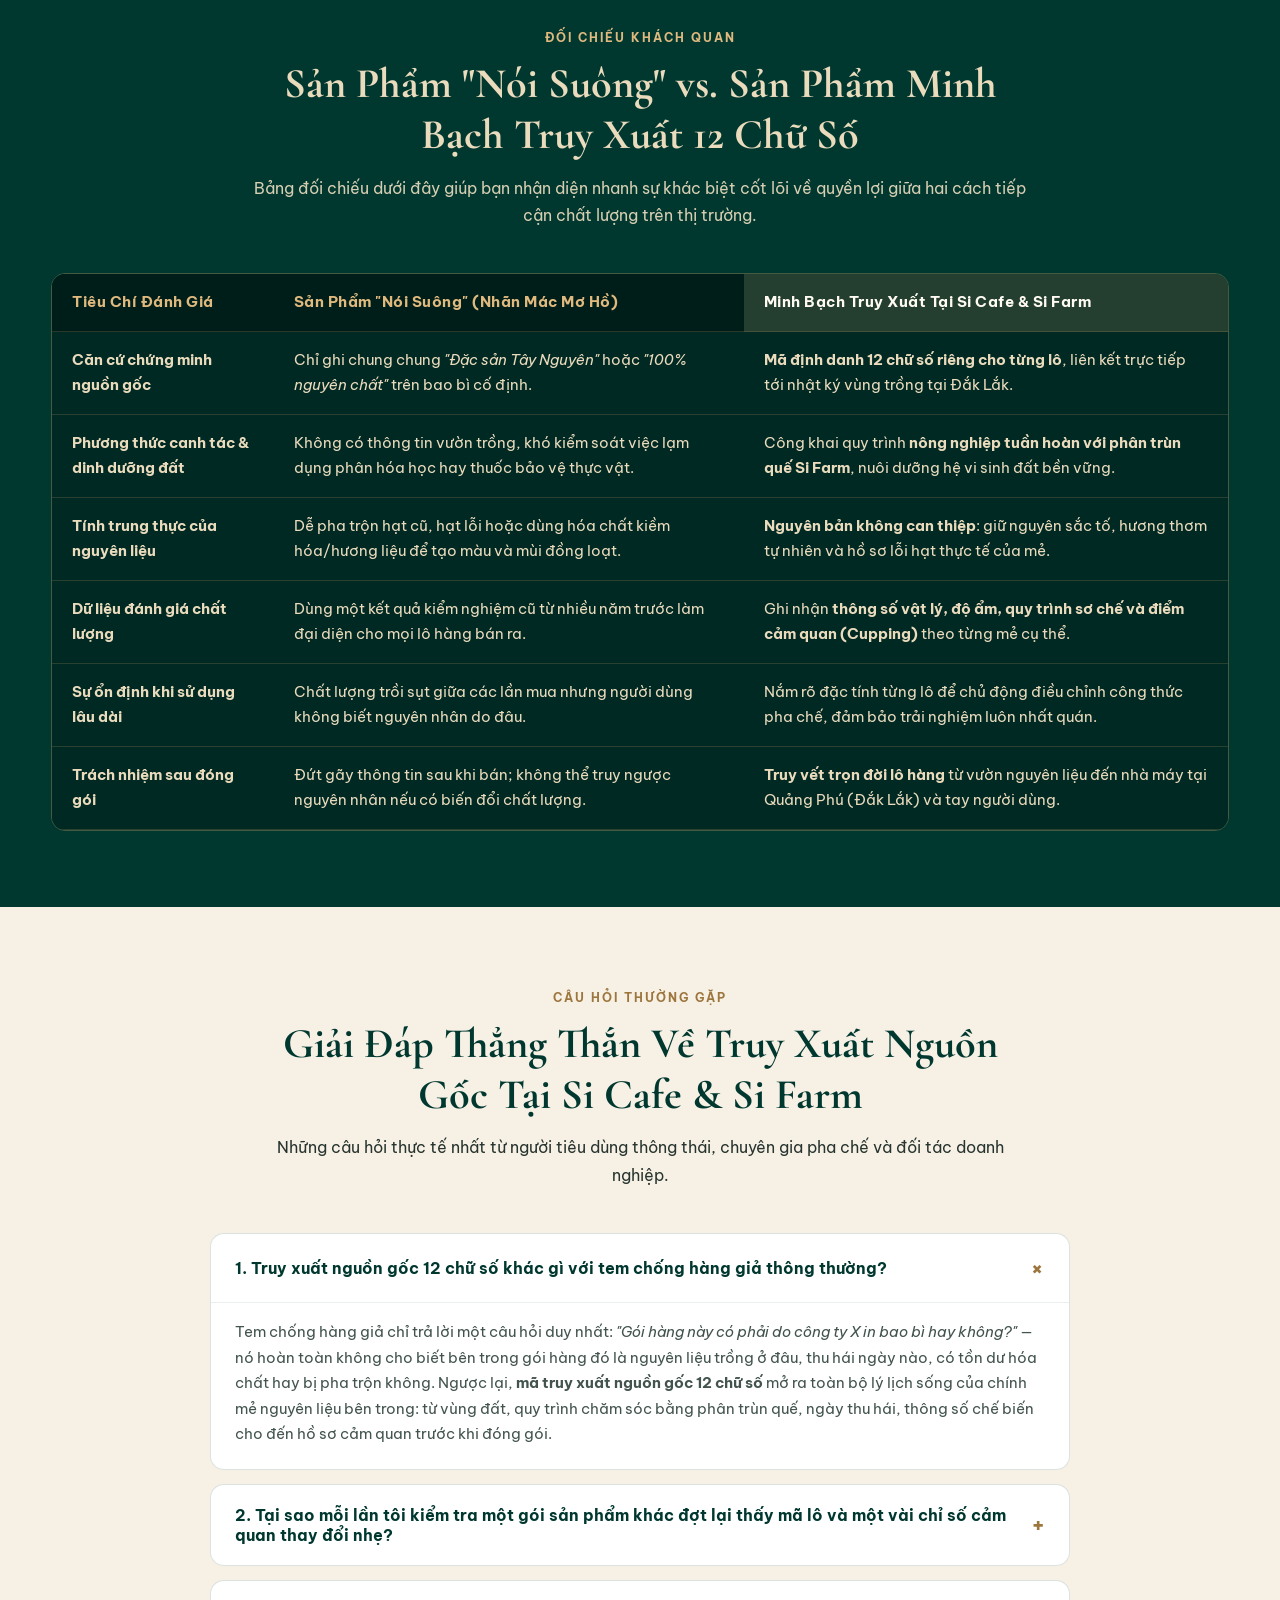
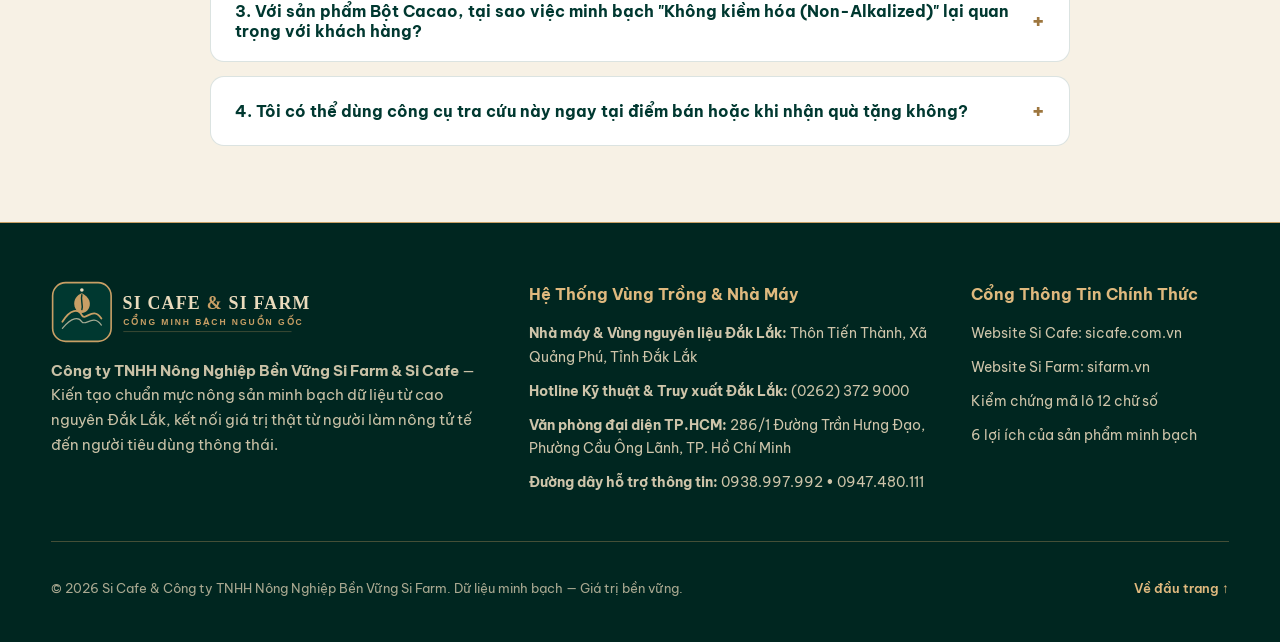
==== commit 6fe7ac05: "Update index.html" ====
--- a/index.html
+++ b/index.html
@@ -15,7 +15,7 @@
   <div class="portal-notice">
     <div class="container portal-notice__inner">
       <span class="portal-badge">CỔNG THÔNG TIN GIÁ TRỊ &amp; MINH BẠCH NGUỒN GỐC</span>
-      <p>Trang thông tin chuyên sâu giúp bạn hiểu rõ <strong>quyền lợi thực chất</strong> khi lựa chọn nông sản truy xuất được từng mắt xích — <em>không quảng cáo nói suông</em>.</p>
+      <p>Trang thông tin chuyên sâu giúp bạn hiểu rõ <strong>quyền lợi thực chất</strong> khi lựa chọn nông sản truy xuất được từng mắt xích.</p>
     </div>
   </div>
 
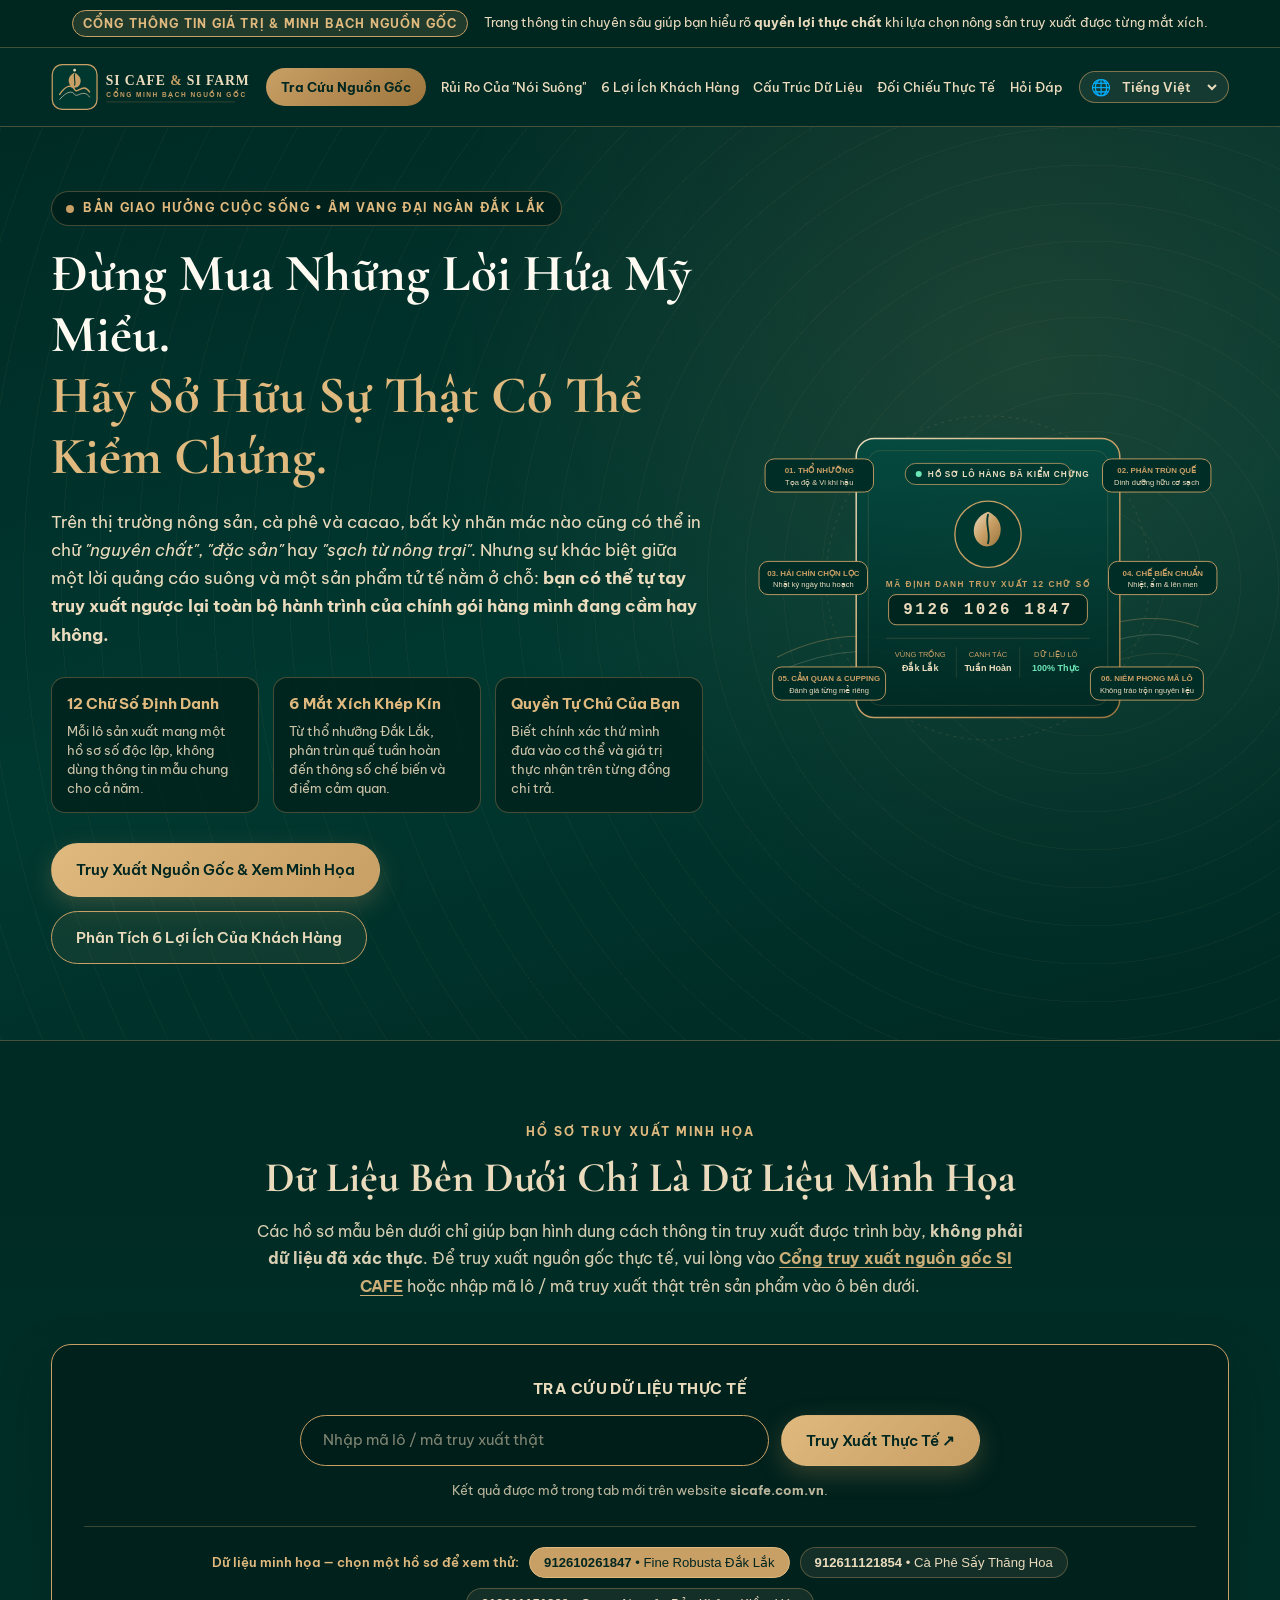
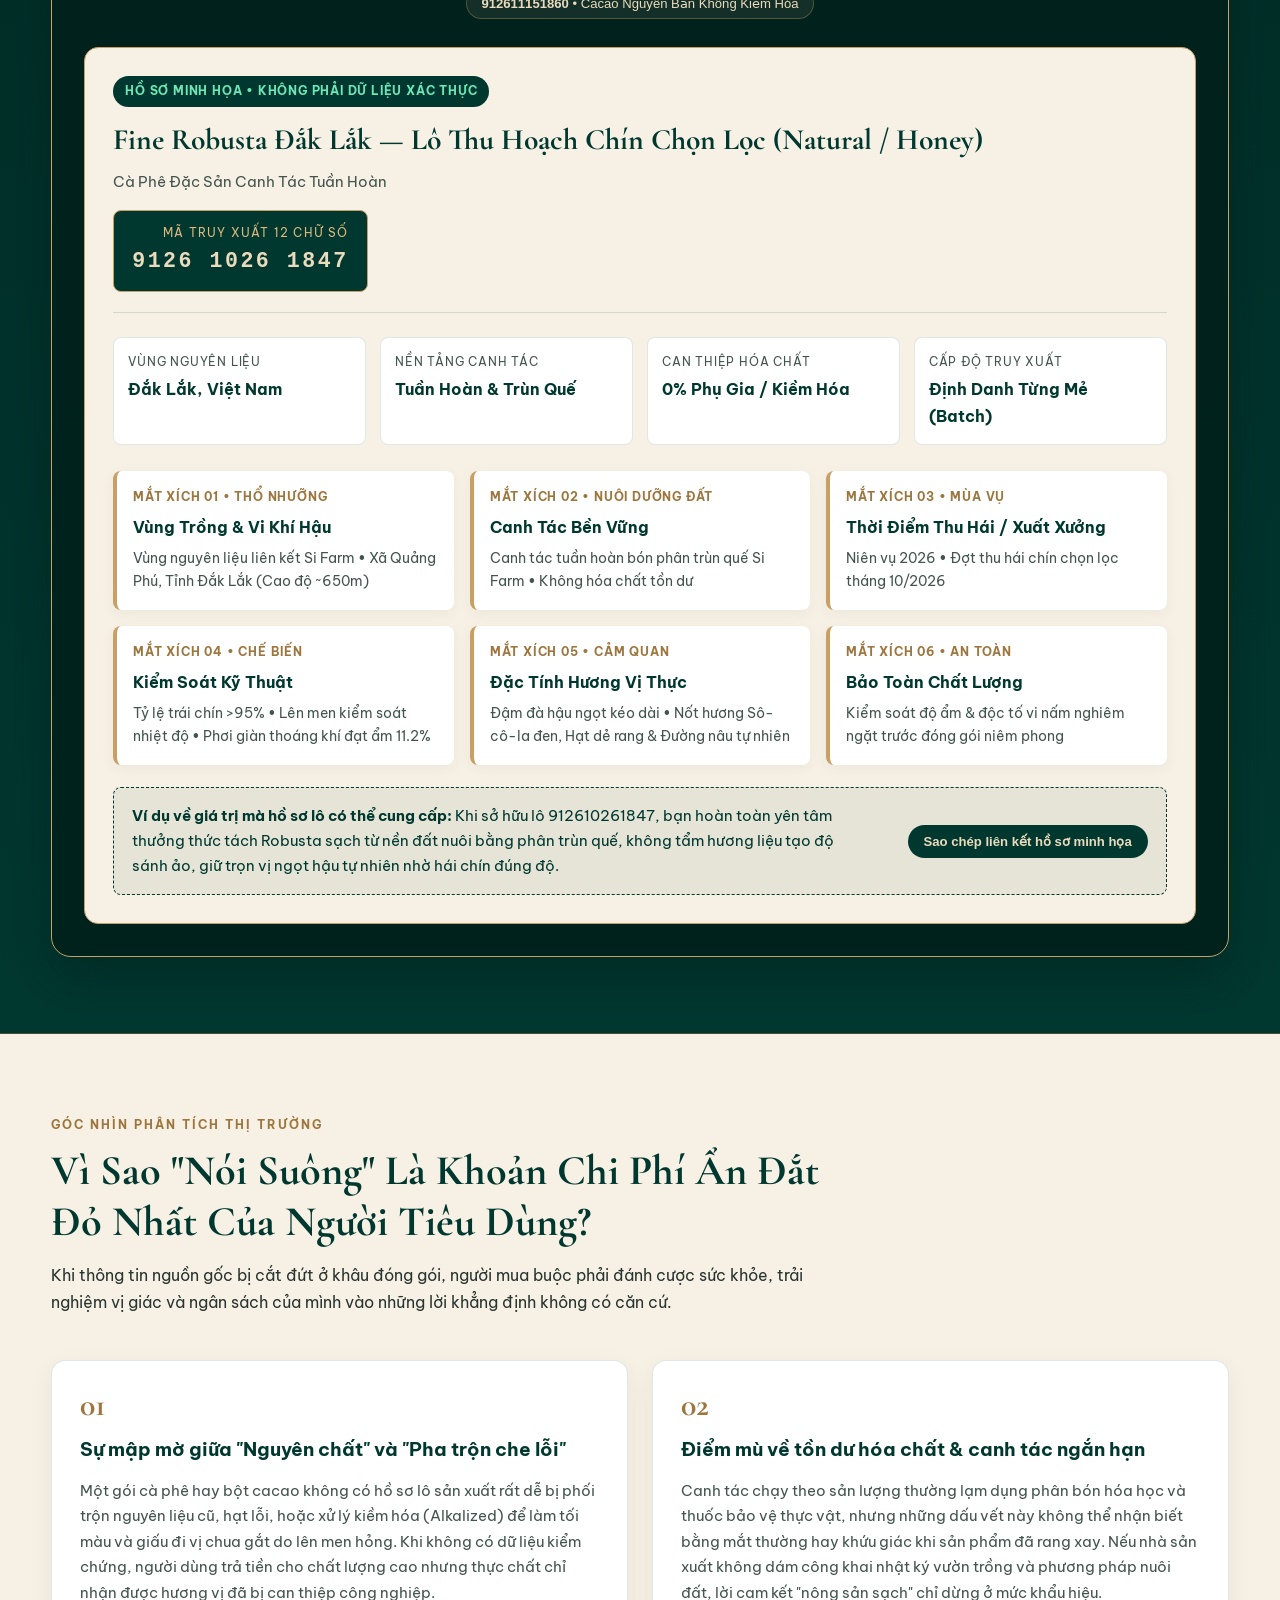
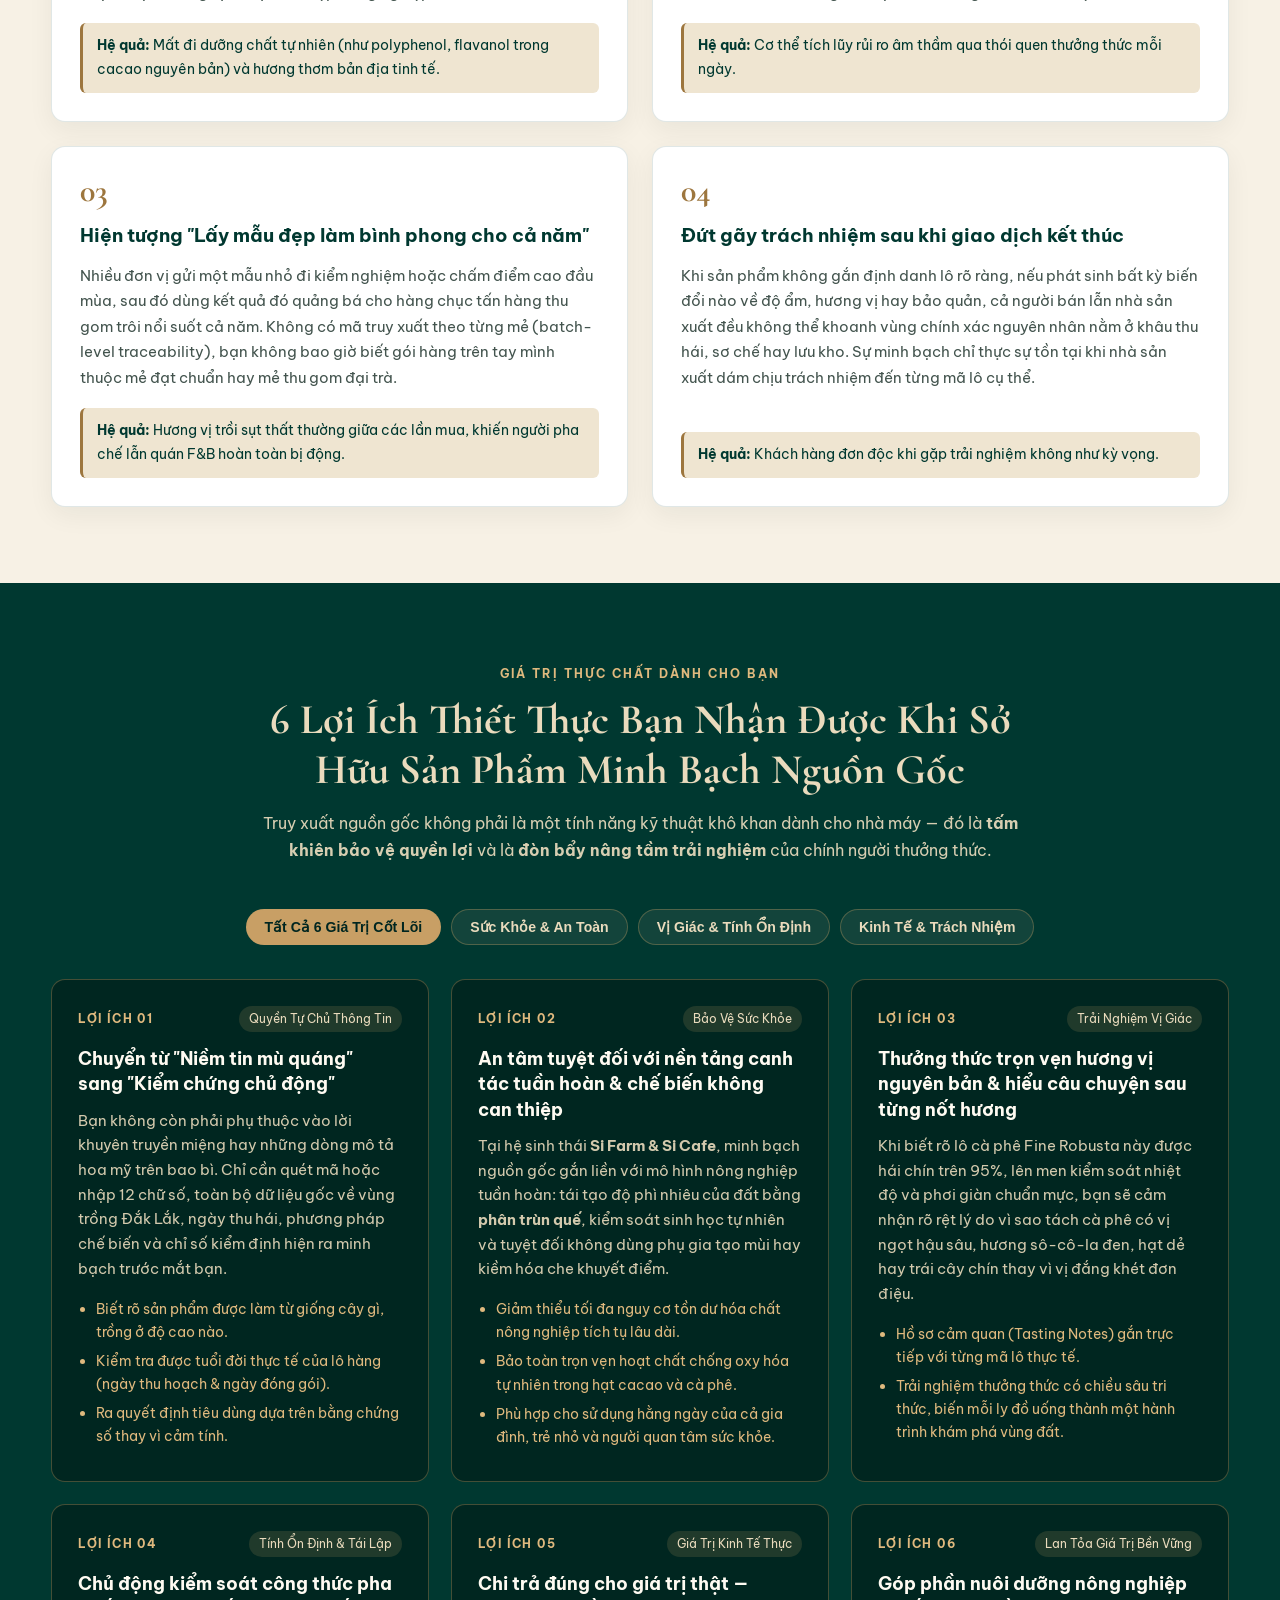
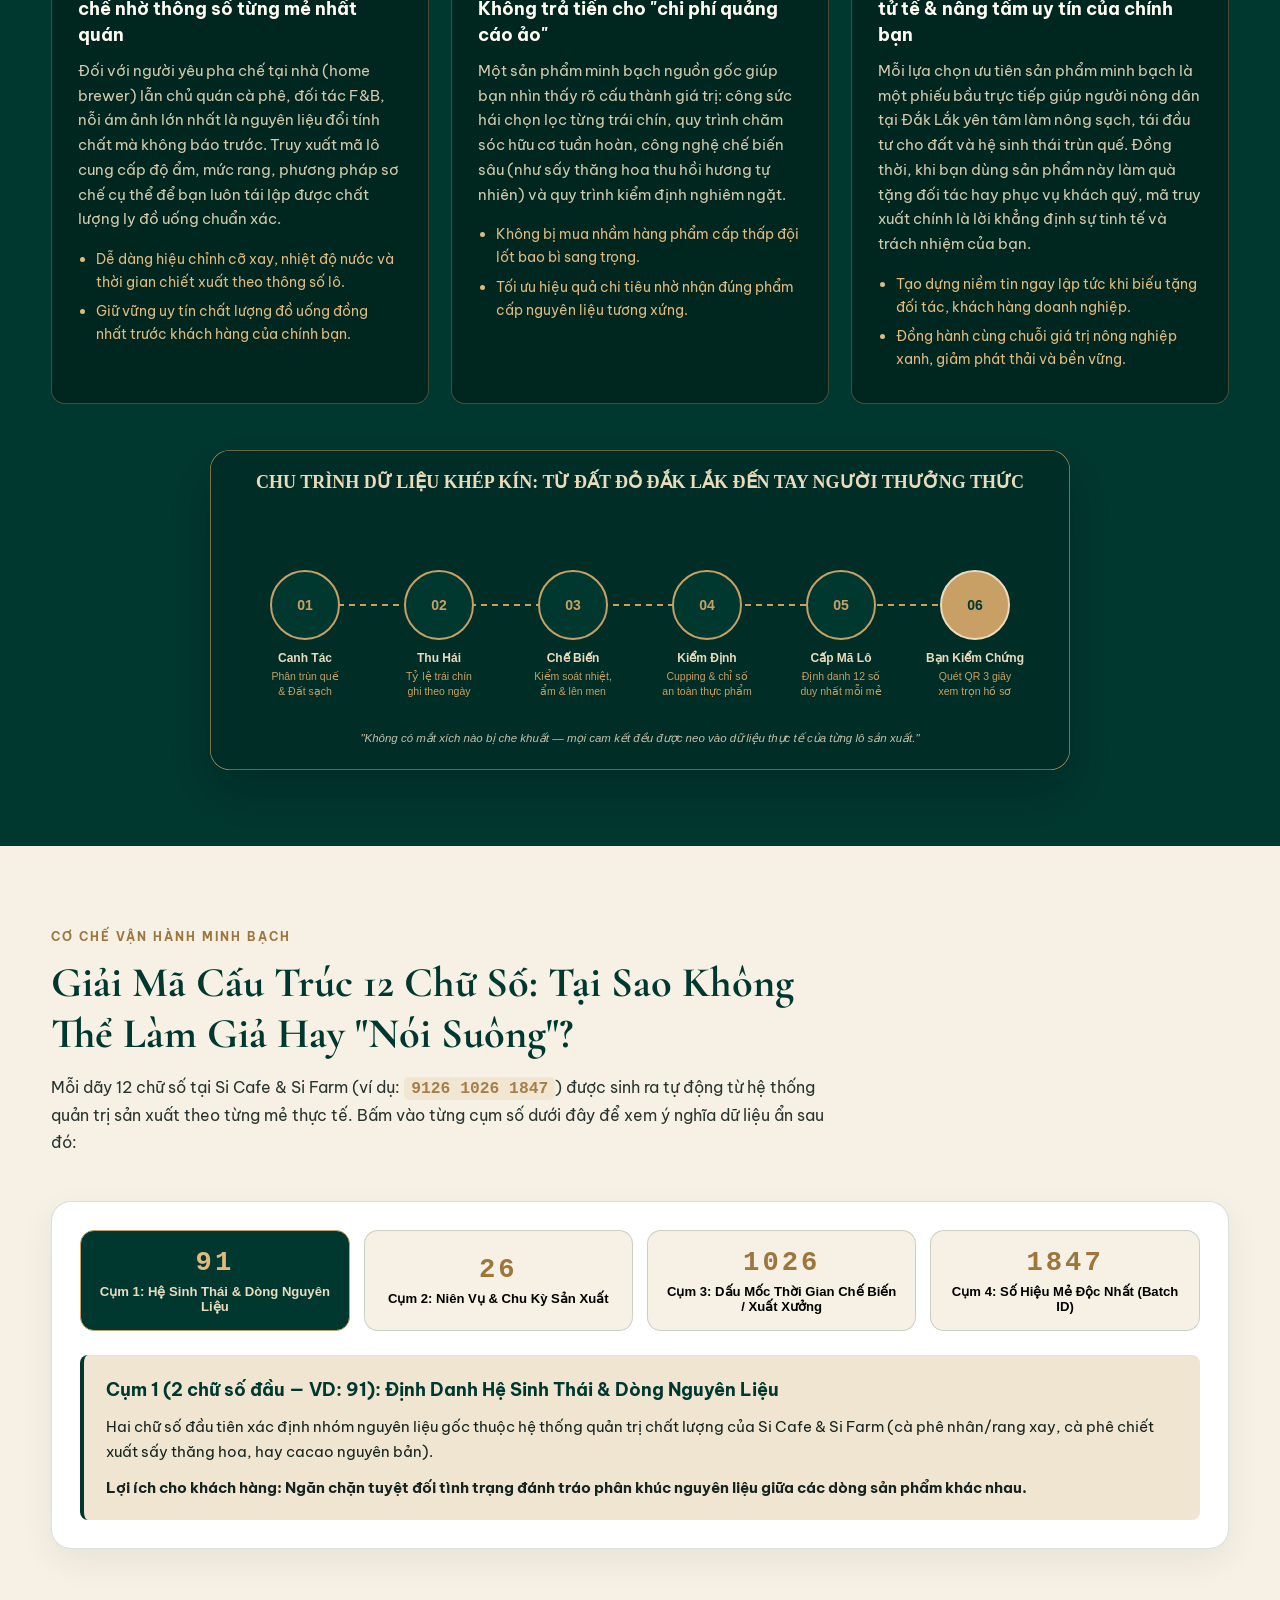
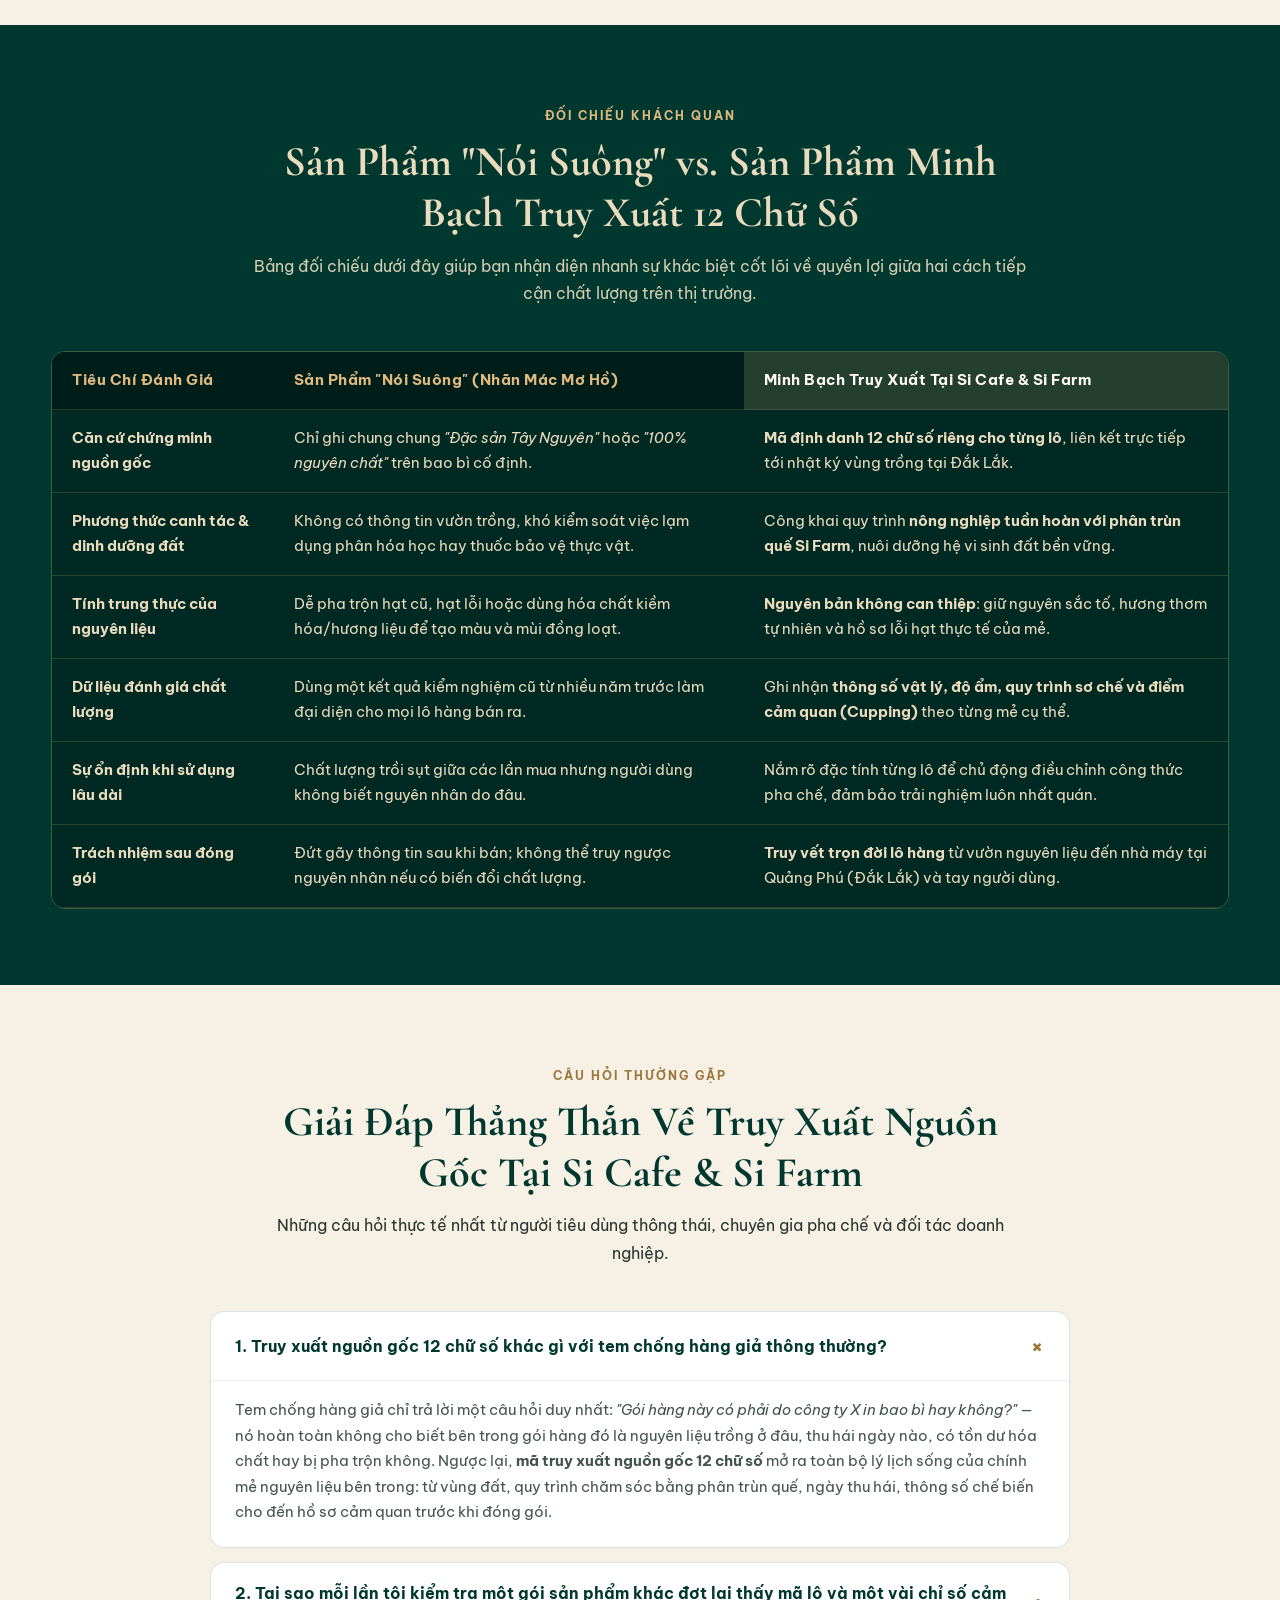
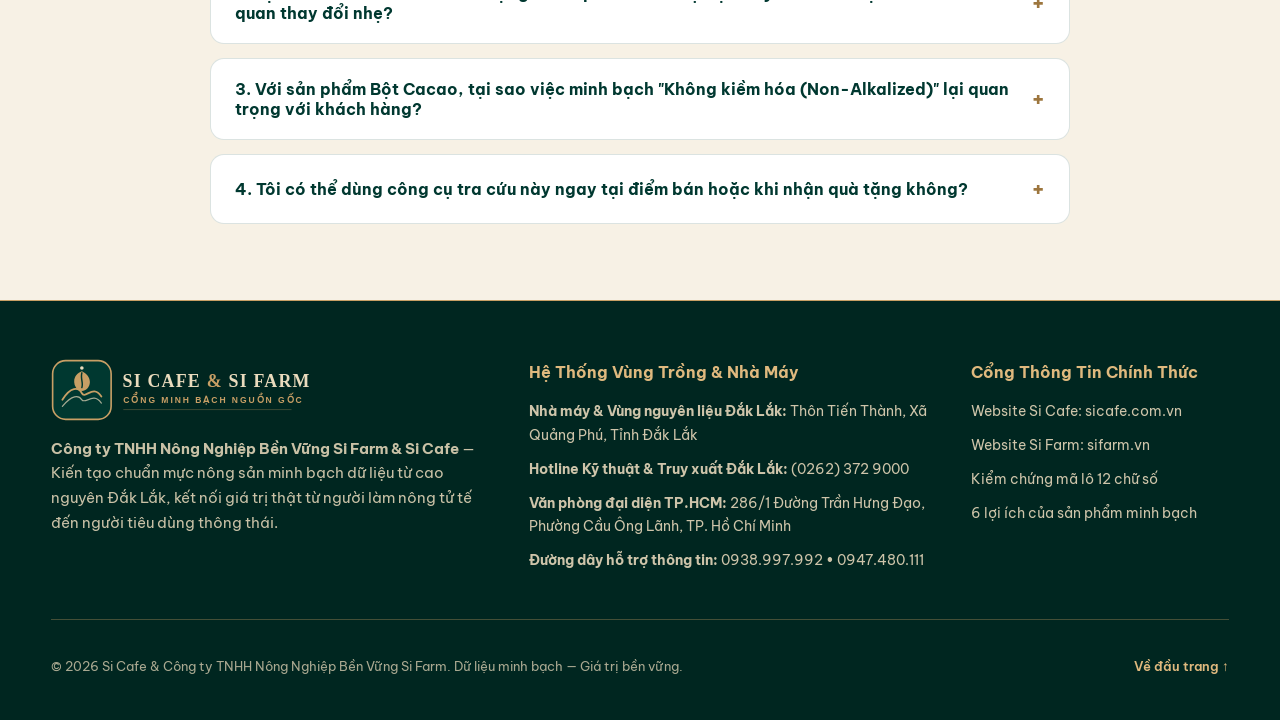
==== commit 15eb5c11: "Add files via upload" ====
--- a/index.html
+++ b/index.html
@@ -1,515 +1,466 @@
 <!DOCTYPE html>
+
 <html lang="vi">
 <head>
-  <meta charset="UTF-8" />
-  <meta name="viewport" content="width=device-width, initial-scale=1.0" />
-  <title>Minh Bạch Nguồn Gốc &amp; Giá Trị Khách Hàng | Si Cafe &amp; Si Farm</title>
-  <meta name="description" content="Cổng thông tin minh bạch nguồn gốc và phân tích lợi ích thiết thực khi sở hữu sản phẩm truy xuất rõ ràng bằng mã lô 12 chữ số tại Si Cafe &amp; Si Farm — Dữ liệu thực thay cho lời nói suông." />
-  <link rel="preconnect" href="https://fonts.googleapis.com" />
-  <link rel="preconnect" href="https://fonts.gstatic.com" crossorigin />
-  <link href="https://fonts.googleapis.com/css2?family=Be+Vietnam+Pro:ital,wght@0,300;0,400;0,500;0,600;0,700;1,400&family=Cormorant+Garamond:ital,wght@0,600;0,700;1,600&display=swap" rel="stylesheet" />
-  <link rel="stylesheet" href="./styles.css" />
-</head>
+<meta charset="utf-8"/>
+<meta content="width=device-width, initial-scale=1.0" name="viewport"/>
+<title>Minh Bạch Nguồn Gốc &amp; Giá Trị Khách Hàng | Si Cafe &amp; Si Farm</title>
+<meta content="Cổng thông tin minh bạch nguồn gốc và phân tích lợi ích thiết thực khi sở hữu sản phẩm truy xuất rõ ràng bằng mã lô 12 chữ số tại Si Cafe &amp; Si Farm — Dữ liệu thực thay cho lời nói suông." name="description"/>
+<link href="https://fonts.googleapis.com" rel="preconnect"/>
+<link crossorigin="" href="https://fonts.gstatic.com" rel="preconnect"/>
+<link href="https://fonts.googleapis.com/css2?family=Be+Vietnam+Pro:ital,wght@0,300;0,400;0,500;0,600;0,700;1,400&amp;family=Cormorant+Garamond:ital,wght@0,600;0,700;1,600&amp;display=swap" rel="stylesheet"/>
+<link href="./styles.css" rel="stylesheet"/>
+<link href="./index.html" hreflang="vi" rel="alternate"/><link href="./en.html" hreflang="en" rel="alternate"/><link href="./zh-CN.html" hreflang="zh-CN" rel="alternate"/><link href="./ko.html" hreflang="ko" rel="alternate"/><link href="./ja.html" hreflang="ja" rel="alternate"/><link href="./index.html" hreflang="x-default" rel="alternate"/></head>
 <body>
-  <!-- Top Declaration Banner: Pure Transparency Portal (Non-Sales) -->
-  <div class="portal-notice">
-    <div class="container portal-notice__inner">
-      <span class="portal-badge">CỔNG THÔNG TIN GIÁ TRỊ &amp; MINH BẠCH NGUỒN GỐC</span>
-      <p>Trang thông tin chuyên sâu giúp bạn hiểu rõ <strong>quyền lợi thực chất</strong> khi lựa chọn nông sản truy xuất được từng mắt xích.</p>
-    </div>
-  </div>
-
-  <!-- Header & Navigation -->
-  <header class="site-header" id="top">
-    <div class="container header-inner">
-      <a href="#top" class="brand-logo" aria-label="Si Cafe &amp; Si Farm - Cổng Minh Bạch Nguồn Gốc">
-        <img src="./images/logo-sicafe-sifarm.svg" alt="Logo Si Cafe &amp; Si Farm" width="270" height="64" />
-      </a>
-
-      <button class="mobile-nav-toggle" id="mobileNavToggle" aria-expanded="false" aria-controls="primaryNav" aria-label="Mở menu điều hướng">
-        <span></span><span></span><span></span>
-      </button>
-
-      <nav class="primary-nav" id="primaryNav" aria-label="Điều hướng chính">
-        <a href="#tra-cuu-ma-lo" class="nav-pill">Kiểm Chứng Mã Lô 12 Số</a>
-        <a href="#vi-sao-khong-noi-suong">Rủi Ro Của "Nói Suông"</a>
-        <a href="#loi-ich-khach-hang">6 Lợi Ích Khách Hàng</a>
-        <a href="#giai-ma-12-so">Cấu Trúc Dữ Liệu</a>
-        <a href="#so-sanh-minh-bach">Đối Chiếu Thực Tế</a>
-        <a href="#faq">Hỏi Đáp</a>
-      </nav>
-    </div>
-  </header>
-
-  <main>
-    <!-- SECTION 1: HERO - TRIẾT LÝ "DỮ LIỆU THAY LỜI HỨA" -->
-    <section class="hero-section">
-      <div class="am-vang-overlay" aria-hidden="true"></div>
-      <div class="container hero-grid">
-        <div class="hero-content">
-          <div class="eyebrow-tag">
-            <span class="dot"></span>
+<!-- Top Declaration Banner: Pure Transparency Portal (Non-Sales) -->
+<div class="portal-notice">
+<div class="container portal-notice__inner">
+<span class="portal-badge">CỔNG THÔNG TIN GIÁ TRỊ &amp; MINH BẠCH NGUỒN GỐC</span>
+<p>Trang thông tin chuyên sâu giúp bạn hiểu rõ <strong>quyền lợi thực chất</strong> khi lựa chọn nông sản truy xuất được từng mắt xích.</p>
+</div>
+</div>
+<!-- Header & Navigation -->
+<header class="site-header" id="top">
+<div class="container header-inner">
+<a aria-label="Si Cafe &amp; Si Farm - Cổng Minh Bạch Nguồn Gốc" class="brand-logo" href="#top">
+<img alt="Logo Si Cafe &amp; Si Farm" height="64" src="./images/logo-sicafe-sifarm.svg" width="270"/>
+</a>
+<nav aria-label="Điều hướng chính" class="primary-nav" id="primaryNav">
+<a class="nav-pill" href="#tra-cuu-ma-lo">Tra Cứu Nguồn Gốc</a>
+<a href="#vi-sao-khong-noi-suong">Rủi Ro Của "Nói Suông"</a>
+<a href="#loi-ich-khach-hang">6 Lợi Ích Khách Hàng</a>
+<a href="#giai-ma-12-so">Cấu Trúc Dữ Liệu</a>
+<a href="#so-sanh-minh-bach">Đối Chiếu Thực Tế</a>
+<a href="#faq">Hỏi Đáp</a>
+</nav><div class="header-controls"><label class="language-picker" for="languageSelect"><span aria-hidden="true" class="language-picker__icon">🌐</span><select aria-label="Chọn ngôn ngữ" class="language-picker__select" id="languageSelect"><option selected="selected" value="index.html">Tiếng Việt</option><option value="en.html">English</option><option value="zh-CN.html">简体中文</option><option value="ko.html">한국어</option><option value="ja.html">日本語</option></select></label><button aria-controls="primaryNav" aria-expanded="false" aria-label="Mở menu điều hướng" class="mobile-nav-toggle" id="mobileNavToggle">
+<span></span><span></span><span></span>
+</button></div>
+</div>
+</header>
+<main>
+<!-- SECTION 1: HERO - TRIẾT LÝ "DỮ LIỆU THAY LỜI HỨA" -->
+<section class="hero-section">
+<div aria-hidden="true" class="am-vang-overlay"></div>
+<div class="container hero-grid">
+<div class="hero-content">
+<div class="eyebrow-tag">
+<span class="dot"></span>
             BẢN GIAO HƯỞNG CUỘC SỐNG • ÂM VANG ĐẠI NGÀN ĐẮK LẮK
           </div>
-          <h1>Đừng Mua Những Lời Hứa Mỹ Miểu.<br /><span class="text-gold">Hãy Sở Hữu Sự Thật Có Thể Kiểm Chứng.</span></h1>
-          <p class="hero-lead">
+<h1>Đừng Mua Những Lời Hứa Mỹ Miểu.<br/><span class="text-gold">Hãy Sở Hữu Sự Thật Có Thể Kiểm Chứng.</span></h1>
+<p class="hero-lead">
             Trên thị trường nông sản, cà phê và cacao, bất kỳ nhãn mác nào cũng có thể in chữ <em>"nguyên chất"</em>, <em>"đặc sản"</em> hay <em>"sạch từ nông trại"</em>. Nhưng sự khác biệt giữa một lời quảng cáo suông và một sản phẩm tử tế nằm ở chỗ: <strong>bạn có thể tự tay truy xuất ngược lại toàn bộ hành trình của chính gói hàng mình đang cầm hay không.</strong>
-          </p>
+</p>
+<div class="hero-pillars">
+<div class="pillar-item">
+<strong>12 Chữ Số Định Danh</strong>
+<span>Mỗi lô sản xuất mang một hồ sơ số độc lập, không dùng thông tin mẫu chung cho cả năm.</span>
+</div>
+<div class="pillar-item">
+<strong>6 Mắt Xích Khép Kín</strong>
+<span>Từ thổ nhưỡng Đắk Lắk, phân trùn quế tuần hoàn đến thông số chế biến và điểm cảm quan.</span>
+</div>
+<div class="pillar-item">
+<strong>Quyền Tự Chủ Của Bạn</strong>
+<span>Biết chính xác thứ mình đưa vào cơ thể và giá trị thực nhận trên từng đồng chi trả.</span>
+</div>
+</div>
+<div class="hero-actions">
+<a class="btn btn-gold" href="#tra-cuu-ma-lo">Truy Xuất Nguồn Gốc &amp; Xem Minh Họa</a>
+<a class="btn btn-outline" href="#loi-ich-khach-hang">Phân Tích 6 Lợi Ích Của Khách Hàng</a>
+</div>
+</div>
+<div class="hero-visual">
+<img alt="Hồ sơ truy xuất nguồn gốc 12 chữ số Si Cafe &amp; Si Farm" height="520" src="./images/hero-symphony-traceability.svg" width="640"/>
+</div>
+</div>
+</section>
+<!-- SECTION 2: INTERACTIVE LIVE BATCH PASSPORT (TRÁI TIM THỰC CHỨNG) -->
+<section class="section-lookup" id="tra-cuu-ma-lo">
+<div class="container">
+<div class="section-heading centered">
+<span class="section-kicker">HỒ SƠ TRUY XUẤT MINH HỌA</span>
+<h2>Dữ Liệu Bên Dưới Chỉ Là Dữ Liệu Minh Họa</h2>
+<p>Các hồ sơ mẫu bên dưới chỉ giúp bạn hình dung cách thông tin truy xuất được trình bày, <strong>không phải dữ liệu đã xác thực</strong>. Để truy xuất nguồn gốc thực tế, vui lòng vào <a class="actual-trace-link" href="https://sicafe.com.vn/truy-xuat-nguon-goc-sicafe/" rel="noopener noreferrer" target="_blank">Cổng truy xuất nguồn gốc SI CAFE</a> hoặc nhập mã lô / mã truy xuất thật trên sản phẩm vào ô bên dưới.</p>
+</div>
+<div class="lookup-console">
+<form action="https://sicafe.com.vn/chi-tiet-truy-xuat-nguon-goc/" class="lookup-form" id="lotSearchForm" method="get" rel="noopener noreferrer" target="_blank">
+<label class="lookup-real-label" for="lotCodeInput">TRA CỨU DỮ LIỆU THỰC TẾ</label><div class="input-group">
+<label class="sr-only" for="lotCodeInput">Mã lô hoặc mã truy xuất nguồn gốc thật</label>
+<input autocapitalize="off" autocomplete="off" id="lotCodeInput" inputmode="text" maxlength="128" name="code" placeholder="Nhập mã lô / mã truy xuất thật" required="" spellcheck="false" type="text"/>
+<button class="btn btn-gold" type="submit">Truy Xuất Thực Tế ↗</button>
+</div><p class="lookup-real-note">Kết quả được mở trong tab mới trên website <strong>sicafe.com.vn</strong>.</p>
 
-          <div class="hero-pillars">
-            <div class="pillar-item">
-              <strong>12 Chữ Số Định Danh</strong>
-              <span>Mỗi lô sản xuất mang một hồ sơ số độc lập, không dùng thông tin mẫu chung cho cả năm.</span>
-            </div>
-            <div class="pillar-item">
-              <strong>6 Mắt Xích Khép Kín</strong>
-              <span>Từ thổ nhưỡng Đắk Lắk, phân trùn quế tuần hoàn đến thông số chế biến và điểm cảm quan.</span>
-            </div>
-            <div class="pillar-item">
-              <strong>Quyền Tự Chủ Của Bạn</strong>
-              <span>Biết chính xác thứ mình đưa vào cơ thể và giá trị thực nhận trên từng đồng chi trả.</span>
-            </div>
-          </div>
-
-          <div class="hero-actions">
-            <a href="#tra-cuu-ma-lo" class="btn btn-gold">Trải Nghiệm Kiểm Chứng Mã Lô Ngay</a>
-            <a href="#loi-ich-khach-hang" class="btn btn-outline">Phân Tích 6 Lợi Ích Của Khách Hàng</a>
-          </div>
-        </div>
-
-        <div class="hero-visual">
-          <img src="./images/hero-symphony-traceability.svg" alt="Hồ sơ truy xuất nguồn gốc 12 chữ số Si Cafe &amp; Si Farm" width="640" height="520" />
-        </div>
-      </div>
-    </section>
-
-    <!-- SECTION 2: INTERACTIVE LIVE BATCH PASSPORT (TRÁI TIM THỰC CHỨNG) -->
-    <section id="tra-cuu-ma-lo" class="section-lookup">
-      <div class="container">
-        <div class="section-heading centered">
-          <span class="section-kicker">TRẢI NGHIỆM KIỂM CHỨNG THỰC TẾ</span>
-          <h2>Hồ Sơ Truy Xuất Điện Tử (Digital Batch Passport)</h2>
-          <p>
-            Thay vì nghe giới thiệu một chiều, hãy nhập dãy <strong>12 chữ số</strong> in trên bao bì (hoặc chọn một trong các mã lô thực tế bên dưới) để xem cách dữ liệu minh bạch bảo vệ quyền lợi của bạn.
-          </p>
-        </div>
-
-        <div class="lookup-console">
-          <form id="lotSearchForm" class="lookup-form" novalidate>
-            <div class="input-group">
-              <label for="lotCodeInput" class="sr-only">Nhập mã lô 12 chữ số</label>
-              <input
-                type="text"
-                id="lotCodeInput"
-                name="lotCode"
-                inputmode="numeric"
-                maxlength="14"
-                placeholder="Nhập 12 chữ số mã lô (VD: 912610261847)"
-                autocomplete="off"
-              />
-              <button type="submit" class="btn btn-gold">Truy Xuất Hồ Sơ</button>
-            </div>
-            <div class="sample-pills" aria-label="Các mã lô mẫu để trải nghiệm">
-              <span class="sample-label">Trải nghiệm nhanh với mã lô thực tế:</span>
-              <button type="button" class="sample-chip active" data-lot="912610261847">
-                <strong>912610261847</strong> • Fine Robusta Đắk Lắk
+</form><div aria-label="Các mã lô mẫu để trải nghiệm" class="sample-pills">
+<span class="sample-label">Dữ liệu minh họa — chọn một hồ sơ để xem thử:</span>
+<button class="sample-chip active" data-lot="912610261847" type="button">
+<strong>912610261847</strong> • Fine Robusta Đắk Lắk
               </button>
-              <button type="button" class="sample-chip" data-lot="912611121854">
-                <strong>912611121854</strong> • Cà Phê Sấy Thăng Hoa
+<button class="sample-chip" data-lot="912611121854" type="button">
+<strong>912611121854</strong> • Cà Phê Sấy Thăng Hoa
               </button>
-              <button type="button" class="sample-chip" data-lot="912611151860">
-                <strong>912611151860</strong> • Cacao Nguyên Bản Không Kiềm Hóa
+<button class="sample-chip" data-lot="912611151860" type="button">
+<strong>912611151860</strong> • Cacao Nguyên Bản Không Kiềm Hóa
               </button>
-            </div>
-          </form>
-
-          <!-- Dynamic Result Container -->
-          <div id="lotResultContainer" class="lot-passport-card" aria-live="polite">
-            <!-- Populated dynamically by script.js -->
-          </div>
-        </div>
-      </div>
-    </section>
-
-    <!-- SECTION 3: PHÂN TÍCH VẤN ĐỀ - CÁI GIÁ CỦA VIỆC TIN VÀO "NÓI SUÔNG" -->
-    <section id="vi-sao-khong-noi-suong" class="section-light">
-      <div class="container">
-        <div class="section-heading">
-          <span class="section-kicker dark">GÓC NHÌN PHÂN TÍCH THỊ TRƯỜNG</span>
-          <h2>Vì Sao "Nói Suông" Là Khoản Chi Phí Ẩn Đắt Đỏ Nhất Của Người Tiêu Dùng?</h2>
-          <p>
+</div>
+<!-- Dynamic Result Container -->
+<div aria-live="polite" class="lot-passport-card" id="lotResultContainer">
+<!-- Populated dynamically by script.js -->
+</div>
+</div>
+</div>
+</section>
+<!-- SECTION 3: PHÂN TÍCH VẤN ĐỀ - CÁI GIÁ CỦA VIỆC TIN VÀO "NÓI SUÔNG" -->
+<section class="section-light" id="vi-sao-khong-noi-suong">
+<div class="container">
+<div class="section-heading">
+<span class="section-kicker dark">GÓC NHÌN PHÂN TÍCH THỊ TRƯỜNG</span>
+<h2>Vì Sao "Nói Suông" Là Khoản Chi Phí Ẩn Đắt Đỏ Nhất Của Người Tiêu Dùng?</h2>
+<p>
             Khi thông tin nguồn gốc bị cắt đứt ở khâu đóng gói, người mua buộc phải đánh cược sức khỏe, trải nghiệm vị giác và ngân sách của mình vào những lời khẳng định không có căn cứ.
           </p>
-        </div>
-
-        <div class="risk-grid">
-          <article class="risk-card">
-            <div class="risk-number">01</div>
-            <h3>Sự mập mờ giữa "Nguyên chất" và "Pha trộn che lỗi"</h3>
-            <p>
+</div>
+<div class="risk-grid">
+<article class="risk-card">
+<div class="risk-number">01</div>
+<h3>Sự mập mờ giữa "Nguyên chất" và "Pha trộn che lỗi"</h3>
+<p>
               Một gói cà phê hay bột cacao không có hồ sơ lô sản xuất rất dễ bị phối trộn nguyên liệu cũ, hạt lỗi, hoặc xử lý kiềm hóa (Alkalized) để làm tối màu và giấu đi vị chua gắt do lên men hỏng. Khi không có dữ liệu kiểm chứng, người dùng trả tiền cho chất lượng cao nhưng thực chất chỉ nhận được hương vị đã bị can thiệp công nghiệp.
             </p>
-            <div class="risk-takeaway">
-              <strong>Hệ quả:</strong> Mất đi dưỡng chất tự nhiên (như polyphenol, flavanol trong cacao nguyên bản) và hương thơm bản địa tinh tế.
+<div class="risk-takeaway">
+<strong>Hệ quả:</strong> Mất đi dưỡng chất tự nhiên (như polyphenol, flavanol trong cacao nguyên bản) và hương thơm bản địa tinh tế.
             </div>
-          </article>
-
-          <article class="risk-card">
-            <div class="risk-number">02</div>
-            <h3>Điểm mù về tồn dư hóa chất &amp; canh tác ngắn hạn</h3>
-            <p>
+</article>
+<article class="risk-card">
+<div class="risk-number">02</div>
+<h3>Điểm mù về tồn dư hóa chất &amp; canh tác ngắn hạn</h3>
+<p>
               Canh tác chạy theo sản lượng thường lạm dụng phân bón hóa học và thuốc bảo vệ thực vật, nhưng những dấu vết này không thể nhận biết bằng mắt thường hay khứu giác khi sản phẩm đã rang xay. Nếu nhà sản xuất không dám công khai nhật ký vườn trồng và phương pháp nuôi đất, lời cam kết "nông sản sạch" chỉ dừng ở mức khẩu hiệu.
             </p>
-            <div class="risk-takeaway">
-              <strong>Hệ quả:</strong> Cơ thể tích lũy rủi ro âm thầm qua thói quen thưởng thức mỗi ngày.
+<div class="risk-takeaway">
+<strong>Hệ quả:</strong> Cơ thể tích lũy rủi ro âm thầm qua thói quen thưởng thức mỗi ngày.
             </div>
-          </article>
-
-          <article class="risk-card">
-            <div class="risk-number">03</div>
-            <h3>Hiện tượng "Lấy mẫu đẹp làm bình phong cho cả năm"</h3>
-            <p>
+</article>
+<article class="risk-card">
+<div class="risk-number">03</div>
+<h3>Hiện tượng "Lấy mẫu đẹp làm bình phong cho cả năm"</h3>
+<p>
               Nhiều đơn vị gửi một mẫu nhỏ đi kiểm nghiệm hoặc chấm điểm cao đầu mùa, sau đó dùng kết quả đó quảng bá cho hàng chục tấn hàng thu gom trôi nổi suốt cả năm. Không có mã truy xuất theo từng mẻ (batch-level traceability), bạn không bao giờ biết gói hàng trên tay mình thuộc mẻ đạt chuẩn hay mẻ thu gom đại trà.
             </p>
-            <div class="risk-takeaway">
-              <strong>Hệ quả:</strong> Hương vị trồi sụt thất thường giữa các lần mua, khiến người pha chế lẫn quán F&amp;B hoàn toàn bị động.
+<div class="risk-takeaway">
+<strong>Hệ quả:</strong> Hương vị trồi sụt thất thường giữa các lần mua, khiến người pha chế lẫn quán F&amp;B hoàn toàn bị động.
             </div>
-          </article>
-
-          <article class="risk-card">
-            <div class="risk-number">04</div>
-            <h3>Đứt gãy trách nhiệm sau khi giao dịch kết thúc</h3>
-            <p>
+</article>
+<article class="risk-card">
+<div class="risk-number">04</div>
+<h3>Đứt gãy trách nhiệm sau khi giao dịch kết thúc</h3>
+<p>
               Khi sản phẩm không gắn định danh lô rõ ràng, nếu phát sinh bất kỳ biến đổi nào về độ ẩm, hương vị hay bảo quản, cả người bán lẫn nhà sản xuất đều không thể khoanh vùng chính xác nguyên nhân nằm ở khâu thu hái, sơ chế hay lưu kho. Sự minh bạch chỉ thực sự tồn tại khi nhà sản xuất dám chịu trách nhiệm đến từng mã lô cụ thể.
             </p>
-            <div class="risk-takeaway">
-              <strong>Hệ quả:</strong> Khách hàng đơn độc khi gặp trải nghiệm không như kỳ vọng.
+<div class="risk-takeaway">
+<strong>Hệ quả:</strong> Khách hàng đơn độc khi gặp trải nghiệm không như kỳ vọng.
             </div>
-          </article>
-        </div>
-      </div>
-    </section>
-
-    <!-- SECTION 4: PHÂN TÍCH CHUYÊN SÂU 6 LỢI ÍCH KHÁCH HÀNG NHẬN ĐƯỢC -->
-    <section id="loi-ich-khach-hang" class="section-dark">
-      <div class="container">
-        <div class="section-heading centered">
-          <span class="section-kicker">GIÁ TRỊ THỰC CHẤT DÀNH CHO BẠN</span>
-          <h2>6 Lợi Ích Thiết Thực Bạn Nhận Được Khi Sở Hữu Sản Phẩm Minh Bạch Nguồn Gốc</h2>
-          <p>
+</article>
+</div>
+</div>
+</section>
+<!-- SECTION 4: PHÂN TÍCH CHUYÊN SÂU 6 LỢI ÍCH KHÁCH HÀNG NHẬN ĐƯỢC -->
+<section class="section-dark" id="loi-ich-khach-hang">
+<div class="container">
+<div class="section-heading centered">
+<span class="section-kicker">GIÁ TRỊ THỰC CHẤT DÀNH CHO BẠN</span>
+<h2>6 Lợi Ích Thiết Thực Bạn Nhận Được Khi Sở Hữu Sản Phẩm Minh Bạch Nguồn Gốc</h2>
+<p>
             Truy xuất nguồn gốc không phải là một tính năng kỹ thuật khô khan dành cho nhà máy — đó là <strong>tấm khiên bảo vệ quyền lợi</strong> và là <strong>đòn bẩy nâng tầm trải nghiệm</strong> của chính người thưởng thức.
           </p>
-        </div>
-
-        <!-- Interactive Benefit Filter / Explorer -->
-        <div class="benefit-tabs" role="tablist" aria-label="Chọn góc độ lợi ích khách hàng">
-          <button type="button" class="benefit-tab active" data-filter="all" role="tab" aria-selected="true">Tất Cả 6 Giá Trị Cốt Lõi</button>
-          <button type="button" class="benefit-tab" data-filter="health" role="tab" aria-selected="false">Sức Khỏe &amp; An Toàn</button>
-          <button type="button" class="benefit-tab" data-filter="sensory" role="tab" aria-selected="false">Vị Giác &amp; Tính Ổn Định</button>
-          <button type="button" class="benefit-tab" data-filter="value" role="tab" aria-selected="false">Kinh Tế &amp; Trách Nhiệm</button>
-        </div>
-
-        <div class="benefits-grid" id="benefitsGrid">
-          <!-- Benefit 1 -->
-          <article class="benefit-card" data-category="health">
-            <div class="benefit-header">
-              <span class="benefit-index">LỢI ÍCH 01</span>
-              <span class="benefit-tag">Quyền Tự Chủ Thông Tin</span>
-            </div>
-            <h3>Chuyển từ "Niềm tin mù quáng" sang "Kiểm chứng chủ động"</h3>
-            <p>
+</div>
+<!-- Interactive Benefit Filter / Explorer -->
+<div aria-label="Chọn góc độ lợi ích khách hàng" class="benefit-tabs" role="tablist">
+<button aria-selected="true" class="benefit-tab active" data-filter="all" role="tab" type="button">Tất Cả 6 Giá Trị Cốt Lõi</button>
+<button aria-selected="false" class="benefit-tab" data-filter="health" role="tab" type="button">Sức Khỏe &amp; An Toàn</button>
+<button aria-selected="false" class="benefit-tab" data-filter="sensory" role="tab" type="button">Vị Giác &amp; Tính Ổn Định</button>
+<button aria-selected="false" class="benefit-tab" data-filter="value" role="tab" type="button">Kinh Tế &amp; Trách Nhiệm</button>
+</div>
+<div class="benefits-grid" id="benefitsGrid">
+<!-- Benefit 1 -->
+<article class="benefit-card" data-category="health">
+<div class="benefit-header">
+<span class="benefit-index">LỢI ÍCH 01</span>
+<span class="benefit-tag">Quyền Tự Chủ Thông Tin</span>
+</div>
+<h3>Chuyển từ "Niềm tin mù quáng" sang "Kiểm chứng chủ động"</h3>
+<p>
               Bạn không còn phải phụ thuộc vào lời khuyên truyền miệng hay những dòng mô tả hoa mỹ trên bao bì. Chỉ cần quét mã hoặc nhập 12 chữ số, toàn bộ dữ liệu gốc về vùng trồng Đắk Lắk, ngày thu hái, phương pháp chế biến và chỉ số kiểm định hiện ra minh bạch trước mắt bạn.
             </p>
-            <ul class="benefit-proof-list">
-              <li>Biết rõ sản phẩm được làm từ giống cây gì, trồng ở độ cao nào.</li>
-              <li>Kiểm tra được tuổi đời thực tế của lô hàng (ngày thu hoạch &amp; ngày đóng gói).</li>
-              <li>Ra quyết định tiêu dùng dựa trên bằng chứng số thay vì cảm tính.</li>
-            </ul>
-          </article>
-
-          <!-- Benefit 2 -->
-          <article class="benefit-card" data-category="health">
-            <div class="benefit-header">
-              <span class="benefit-index">LỢI ÍCH 02</span>
-              <span class="benefit-tag">Bảo Vệ Sức Khỏe</span>
-            </div>
-            <h3>An tâm tuyệt đối với nền tảng canh tác tuần hoàn &amp; chế biến không can thiệp</h3>
-            <p>
+<ul class="benefit-proof-list">
+<li>Biết rõ sản phẩm được làm từ giống cây gì, trồng ở độ cao nào.</li>
+<li>Kiểm tra được tuổi đời thực tế của lô hàng (ngày thu hoạch &amp; ngày đóng gói).</li>
+<li>Ra quyết định tiêu dùng dựa trên bằng chứng số thay vì cảm tính.</li>
+</ul>
+</article>
+<!-- Benefit 2 -->
+<article class="benefit-card" data-category="health">
+<div class="benefit-header">
+<span class="benefit-index">LỢI ÍCH 02</span>
+<span class="benefit-tag">Bảo Vệ Sức Khỏe</span>
+</div>
+<h3>An tâm tuyệt đối với nền tảng canh tác tuần hoàn &amp; chế biến không can thiệp</h3>
+<p>
               Tại hệ sinh thái <strong>Si Farm &amp; Si Cafe</strong>, minh bạch nguồn gốc gắn liền với mô hình nông nghiệp tuần hoàn: tái tạo độ phì nhiêu của đất bằng <strong>phân trùn quế</strong>, kiểm soát sinh học tự nhiên và tuyệt đối không dùng phụ gia tạo mùi hay kiềm hóa che khuyết điểm.
             </p>
-            <ul class="benefit-proof-list">
-              <li>Giảm thiểu tối đa nguy cơ tồn dư hóa chất nông nghiệp tích tụ lâu dài.</li>
-              <li>Bảo toàn trọn vẹn hoạt chất chống oxy hóa tự nhiên trong hạt cacao và cà phê.</li>
-              <li>Phù hợp cho sử dụng hằng ngày của cả gia đình, trẻ nhỏ và người quan tâm sức khỏe.</li>
-            </ul>
-          </article>
-
-          <!-- Benefit 3 -->
-          <article class="benefit-card" data-category="sensory">
-            <div class="benefit-header">
-              <span class="benefit-index">LỢI ÍCH 03</span>
-              <span class="benefit-tag">Trải Nghiệm Vị Giác</span>
-            </div>
-            <h3>Thưởng thức trọn vẹn hương vị nguyên bản &amp; hiểu câu chuyện sau từng nốt hương</h3>
-            <p>
+<ul class="benefit-proof-list">
+<li>Giảm thiểu tối đa nguy cơ tồn dư hóa chất nông nghiệp tích tụ lâu dài.</li>
+<li>Bảo toàn trọn vẹn hoạt chất chống oxy hóa tự nhiên trong hạt cacao và cà phê.</li>
+<li>Phù hợp cho sử dụng hằng ngày của cả gia đình, trẻ nhỏ và người quan tâm sức khỏe.</li>
+</ul>
+</article>
+<!-- Benefit 3 -->
+<article class="benefit-card" data-category="sensory">
+<div class="benefit-header">
+<span class="benefit-index">LỢI ÍCH 03</span>
+<span class="benefit-tag">Trải Nghiệm Vị Giác</span>
+</div>
+<h3>Thưởng thức trọn vẹn hương vị nguyên bản &amp; hiểu câu chuyện sau từng nốt hương</h3>
+<p>
               Khi biết rõ lô cà phê Fine Robusta này được hái chín trên 95%, lên men kiểm soát nhiệt độ và phơi giàn chuẩn mực, bạn sẽ cảm nhận rõ rệt lý do vì sao tách cà phê có vị ngọt hậu sâu, hương sô-cô-la đen, hạt dẻ hay trái cây chín thay vì vị đắng khét đơn điệu.
             </p>
-            <ul class="benefit-proof-list">
-              <li>Hồ sơ cảm quan (Tasting Notes) gắn trực tiếp với từng mã lô thực tế.</li>
-              <li>Trải nghiệm thưởng thức có chiều sâu tri thức, biến mỗi ly đồ uống thành một hành trình khám phá vùng đất.</li>
-            </ul>
-          </article>
-
-          <!-- Benefit 4 -->
-          <article class="benefit-card" data-category="sensory">
-            <div class="benefit-header">
-              <span class="benefit-index">LỢI ÍCH 04</span>
-              <span class="benefit-tag">Tính Ổn Định &amp; Tái Lập</span>
-            </div>
-            <h3>Chủ động kiểm soát công thức pha chế nhờ thông số từng mẻ nhất quán</h3>
-            <p>
+<ul class="benefit-proof-list">
+<li>Hồ sơ cảm quan (Tasting Notes) gắn trực tiếp với từng mã lô thực tế.</li>
+<li>Trải nghiệm thưởng thức có chiều sâu tri thức, biến mỗi ly đồ uống thành một hành trình khám phá vùng đất.</li>
+</ul>
+</article>
+<!-- Benefit 4 -->
+<article class="benefit-card" data-category="sensory">
+<div class="benefit-header">
+<span class="benefit-index">LỢI ÍCH 04</span>
+<span class="benefit-tag">Tính Ổn Định &amp; Tái Lập</span>
+</div>
+<h3>Chủ động kiểm soát công thức pha chế nhờ thông số từng mẻ nhất quán</h3>
+<p>
               Đối với người yêu pha chế tại nhà (home brewer) lẫn chủ quán cà phê, đối tác F&amp;B, nỗi ám ảnh lớn nhất là nguyên liệu đổi tính chất mà không báo trước. Truy xuất mã lô cung cấp độ ẩm, mức rang, phương pháp sơ chế cụ thể để bạn luôn tái lập được chất lượng ly đồ uống chuẩn xác.
             </p>
-            <ul class="benefit-proof-list">
-              <li>Dễ dàng hiệu chỉnh cỡ xay, nhiệt độ nước và thời gian chiết xuất theo thông số lô.</li>
-              <li>Giữ vững uy tín chất lượng đồ uống đồng nhất trước khách hàng của chính bạn.</li>
-            </ul>
-          </article>
-
-          <!-- Benefit 5 -->
-          <article class="benefit-card" data-category="value">
-            <div class="benefit-header">
-              <span class="benefit-index">LỢI ÍCH 05</span>
-              <span class="benefit-tag">Giá Trị Kinh Tế Thực</span>
-            </div>
-            <h3>Chi trả đúng cho giá trị thật — Không trả tiền cho "chi phí quảng cáo ảo"</h3>
-            <p>
+<ul class="benefit-proof-list">
+<li>Dễ dàng hiệu chỉnh cỡ xay, nhiệt độ nước và thời gian chiết xuất theo thông số lô.</li>
+<li>Giữ vững uy tín chất lượng đồ uống đồng nhất trước khách hàng của chính bạn.</li>
+</ul>
+</article>
+<!-- Benefit 5 -->
+<article class="benefit-card" data-category="value">
+<div class="benefit-header">
+<span class="benefit-index">LỢI ÍCH 05</span>
+<span class="benefit-tag">Giá Trị Kinh Tế Thực</span>
+</div>
+<h3>Chi trả đúng cho giá trị thật — Không trả tiền cho "chi phí quảng cáo ảo"</h3>
+<p>
               Một sản phẩm minh bạch nguồn gốc giúp bạn nhìn thấy rõ cấu thành giá trị: công sức hái chọn lọc từng trái chín, quy trình chăm sóc hữu cơ tuần hoàn, công nghệ chế biến sâu (như sấy thăng hoa thu hồi hương tự nhiên) và quy trình kiểm định nghiêm ngặt.
             </p>
-            <ul class="benefit-proof-list">
-              <li>Không bị mua nhầm hàng phẩm cấp thấp đội lốt bao bì sang trọng.</li>
-              <li>Tối ưu hiệu quả chi tiêu nhờ nhận đúng phẩm cấp nguyên liệu tương xứng.</li>
-            </ul>
-          </article>
-
-          <!-- Benefit 6 -->
-          <article class="benefit-card" data-category="value">
-            <div class="benefit-header">
-              <span class="benefit-index">LỢI ÍCH 06</span>
-              <span class="benefit-tag">Lan Tỏa Giá Trị Bền Vững</span>
-            </div>
-            <h3>Góp phần nuôi dưỡng nông nghiệp tử tế &amp; nâng tầm uy tín của chính bạn</h3>
-            <p>
+<ul class="benefit-proof-list">
+<li>Không bị mua nhầm hàng phẩm cấp thấp đội lốt bao bì sang trọng.</li>
+<li>Tối ưu hiệu quả chi tiêu nhờ nhận đúng phẩm cấp nguyên liệu tương xứng.</li>
+</ul>
+</article>
+<!-- Benefit 6 -->
+<article class="benefit-card" data-category="value">
+<div class="benefit-header">
+<span class="benefit-index">LỢI ÍCH 06</span>
+<span class="benefit-tag">Lan Tỏa Giá Trị Bền Vững</span>
+</div>
+<h3>Góp phần nuôi dưỡng nông nghiệp tử tế &amp; nâng tầm uy tín của chính bạn</h3>
+<p>
               Mỗi lựa chọn ưu tiên sản phẩm minh bạch là một phiếu bầu trực tiếp giúp người nông dân tại Đắk Lắk yên tâm làm nông sạch, tái đầu tư cho đất và hệ sinh thái trùn quế. Đồng thời, khi bạn dùng sản phẩm này làm quà tặng đối tác hay phục vụ khách quý, mã truy xuất chính là lời khẳng định sự tinh tế và trách nhiệm của bạn.
             </p>
-            <ul class="benefit-proof-list">
-              <li>Tạo dựng niềm tin ngay lập tức khi biếu tặng đối tác, khách hàng doanh nghiệp.</li>
-              <li>Đồng hành cùng chuỗi giá trị nông nghiệp xanh, giảm phát thải và bền vững.</li>
-            </ul>
-          </article>
-        </div>
-
-        <!-- Visual Closed-Loop Cycle Diagram -->
-        <div class="cycle-showcase">
-          <img src="./images/cycle-circular-agriculture.svg" alt="Chu trình dữ liệu khép kín từ đất đỏ Đắk Lắk đến tay người thưởng thức" width="860" height="320" />
-        </div>
-      </div>
-    </section>
-
-    <!-- SECTION 5: GIẢI MÃ CẤU TRÚC MÃ ĐỊNH DANH 12 CHỮ SỐ -->
-    <section id="giai-ma-12-so" class="section-light">
-      <div class="container">
-        <div class="section-heading">
-          <span class="section-kicker dark">CƠ CHẾ VẬN HÀNH MINH BẠCH</span>
-          <h2>Giải Mã Cấu Trúc 12 Chữ Số: Tại Sao Không Thể Làm Giả Hay "Nói Suông"?</h2>
-          <p>
+<ul class="benefit-proof-list">
+<li>Tạo dựng niềm tin ngay lập tức khi biếu tặng đối tác, khách hàng doanh nghiệp.</li>
+<li>Đồng hành cùng chuỗi giá trị nông nghiệp xanh, giảm phát thải và bền vững.</li>
+</ul>
+</article>
+</div>
+<!-- Visual Closed-Loop Cycle Diagram -->
+<div class="cycle-showcase">
+<img alt="Chu trình dữ liệu khép kín từ đất đỏ Đắk Lắk đến tay người thưởng thức" height="320" src="./images/cycle-circular-agriculture.svg" width="860"/>
+</div>
+</div>
+</section>
+<!-- SECTION 5: GIẢI MÃ CẤU TRÚC MÃ ĐỊNH DANH 12 CHỮ SỐ -->
+<section class="section-light" id="giai-ma-12-so">
+<div class="container">
+<div class="section-heading">
+<span class="section-kicker dark">CƠ CHẾ VẬN HÀNH MINH BẠCH</span>
+<h2>Giải Mã Cấu Trúc 12 Chữ Số: Tại Sao Không Thể Làm Giả Hay "Nói Suông"?</h2>
+<p>
             Mỗi dãy 12 chữ số tại Si Cafe &amp; Si Farm (ví dụ: <code>9126 1026 1847</code>) được sinh ra tự động từ hệ thống quản trị sản xuất theo từng mẻ thực tế. Bấm vào từng cụm số dưới đây để xem ý nghĩa dữ liệu ẩn sau đó:
           </p>
-        </div>
-
-        <div class="anatomy-box">
-          <div class="anatomy-digits" role="group" aria-label="Cấu trúc 4 cụm của mã lô 12 chữ số">
-            <button type="button" class="digit-segment active" data-segment="seg1">
-              <span class="seg-code">91</span>
-              <span class="seg-name">Cụm 1: Hệ Sinh Thái &amp; Dòng Nguyên Liệu</span>
-            </button>
-            <button type="button" class="digit-segment" data-segment="seg2">
-              <span class="seg-code">26</span>
-              <span class="seg-name">Cụm 2: Niên Vụ &amp; Chu Kỳ Sản Xuất</span>
-            </button>
-            <button type="button" class="digit-segment" data-segment="seg3">
-              <span class="seg-code">1026</span>
-              <span class="seg-name">Cụm 3: Dấu Mốc Thời Gian Chế Biến / Xuất Xưởng</span>
-            </button>
-            <button type="button" class="digit-segment" data-segment="seg4">
-              <span class="seg-code">1847</span>
-              <span class="seg-name">Cụm 4: Số Hiệu Mẻ Độc Nhất (Batch ID)</span>
-            </button>
-          </div>
-
-          <div class="anatomy-detail" id="anatomyDetail">
-            <!-- Populated by script.js -->
-          </div>
-        </div>
-      </div>
-    </section>
-
-    <!-- SECTION 6: BẢNG ĐỐI CHIẾU TRỰC QUAN -->
-    <section id="so-sanh-minh-bach" class="section-dark">
-      <div class="container">
-        <div class="section-heading centered">
-          <span class="section-kicker">ĐỐI CHIẾU KHÁCH QUAN</span>
-          <h2>Sản Phẩm "Nói Suông" vs. Sản Phẩm Minh Bạch Truy Xuất 12 Chữ Số</h2>
-          <p>
+</div>
+<div class="anatomy-box">
+<div aria-label="Cấu trúc 4 cụm của mã lô 12 chữ số" class="anatomy-digits" role="group">
+<button class="digit-segment active" data-segment="seg1" type="button">
+<span class="seg-code">91</span>
+<span class="seg-name">Cụm 1: Hệ Sinh Thái &amp; Dòng Nguyên Liệu</span>
+</button>
+<button class="digit-segment" data-segment="seg2" type="button">
+<span class="seg-code">26</span>
+<span class="seg-name">Cụm 2: Niên Vụ &amp; Chu Kỳ Sản Xuất</span>
+</button>
+<button class="digit-segment" data-segment="seg3" type="button">
+<span class="seg-code">1026</span>
+<span class="seg-name">Cụm 3: Dấu Mốc Thời Gian Chế Biến / Xuất Xưởng</span>
+</button>
+<button class="digit-segment" data-segment="seg4" type="button">
+<span class="seg-code">1847</span>
+<span class="seg-name">Cụm 4: Số Hiệu Mẻ Độc Nhất (Batch ID)</span>
+</button>
+</div>
+<div class="anatomy-detail" id="anatomyDetail">
+<!-- Populated by script.js -->
+</div>
+</div>
+</div>
+</section>
+<!-- SECTION 6: BẢNG ĐỐI CHIẾU TRỰC QUAN -->
+<section class="section-dark" id="so-sanh-minh-bach">
+<div class="container">
+<div class="section-heading centered">
+<span class="section-kicker">ĐỐI CHIẾU KHÁCH QUAN</span>
+<h2>Sản Phẩm "Nói Suông" vs. Sản Phẩm Minh Bạch Truy Xuất 12 Chữ Số</h2>
+<p>
             Bảng đối chiếu dưới đây giúp bạn nhận diện nhanh sự khác biệt cốt lõi về quyền lợi giữa hai cách tiếp cận chất lượng trên thị trường.
           </p>
-        </div>
-
-        <div class="table-wrapper">
-          <table class="comparison-table">
-            <thead>
-              <tr>
-                <th scope="col">Tiêu Chí Đánh Giá</th>
-                <th scope="col" class="col-vague">Sản Phẩm "Nói Suông" (Nhãn Mác Mơ Hồ)</th>
-                <th scope="col" class="col-verified">Minh Bạch Truy Xuất Tại Si Cafe &amp; Si Farm</th>
-              </tr>
-            </thead>
-            <tbody>
-              <tr>
-                <td><strong>Căn cứ chứng minh nguồn gốc</strong></td>
-                <td>Chỉ ghi chung chung <em>"Đặc sản Tây Nguyên"</em> hoặc <em>"100% nguyên chất"</em> trên bao bì cố định.</td>
-                <td><strong>Mã định danh 12 chữ số riêng cho từng lô</strong>, liên kết trực tiếp tới nhật ký vùng trồng tại Đắk Lắk.</td>
-              </tr>
-              <tr>
-                <td><strong>Phương thức canh tác &amp; dinh dưỡng đất</strong></td>
-                <td>Không có thông tin vườn trồng, khó kiểm soát việc lạm dụng phân hóa học hay thuốc bảo vệ thực vật.</td>
-                <td>Công khai quy trình <strong>nông nghiệp tuần hoàn với phân trùn quế Si Farm</strong>, nuôi dưỡng hệ vi sinh đất bền vững.</td>
-              </tr>
-              <tr>
-                <td><strong>Tính trung thực của nguyên liệu</strong></td>
-                <td>Dễ pha trộn hạt cũ, hạt lỗi hoặc dùng hóa chất kiềm hóa/hương liệu để tạo màu và mùi đồng loạt.</td>
-                <td><strong>Nguyên bản không can thiệp</strong>: giữ nguyên sắc tố, hương thơm tự nhiên và hồ sơ lỗi hạt thực tế của mẻ.</td>
-              </tr>
-              <tr>
-                <td><strong>Dữ liệu đánh giá chất lượng</strong></td>
-                <td>Dùng một kết quả kiểm nghiệm cũ từ nhiều năm trước làm đại diện cho mọi lô hàng bán ra.</td>
-                <td>Ghi nhận <strong>thông số vật lý, độ ẩm, quy trình sơ chế và điểm cảm quan (Cupping)</strong> theo từng mẻ cụ thể.</td>
-              </tr>
-              <tr>
-                <td><strong>Sự ổn định khi sử dụng lâu dài</strong></td>
-                <td>Chất lượng trồi sụt giữa các lần mua nhưng người dùng không biết nguyên nhân do đâu.</td>
-                <td>Nắm rõ đặc tính từng lô để chủ động điều chỉnh công thức pha chế, đảm bảo trải nghiệm luôn nhất quán.</td>
-              </tr>
-              <tr>
-                <td><strong>Trách nhiệm sau đóng gói</strong></td>
-                <td>Đứt gãy thông tin sau khi bán; không thể truy ngược nguyên nhân nếu có biến đổi chất lượng.</td>
-                <td><strong>Truy vết trọn đời lô hàng</strong> từ vườn nguyên liệu đến nhà máy tại Quảng Phú (Đắk Lắk) và tay người dùng.</td>
-              </tr>
-            </tbody>
-          </table>
-        </div>
-      </div>
-    </section>
-
-    <!-- SECTION 7: FAQ - GIẢI ĐÁP CHUYÊN SÂU VỀ TRUY XUẤT NGUỒN GỐC -->
-    <section id="faq" class="section-light">
-      <div class="container">
-        <div class="section-heading centered">
-          <span class="section-kicker dark">CÂU HỎI THƯỜNG GẶP</span>
-          <h2>Giải Đáp Thẳng Thắn Về Truy Xuất Nguồn Gốc Tại Si Cafe &amp; Si Farm</h2>
-          <p>Những câu hỏi thực tế nhất từ người tiêu dùng thông thái, chuyên gia pha chế và đối tác doanh nghiệp.</p>
-        </div>
-
-        <div class="faq-list" id="faqList">
-          <div class="faq-item active">
-            <button type="button" class="faq-question" aria-expanded="true">
-              <span>1. Truy xuất nguồn gốc 12 chữ số khác gì với tem chống hàng giả thông thường?</span>
-              <span class="faq-icon">+</span>
-            </button>
-            <div class="faq-answer">
-              <p>
+</div>
+<div class="table-wrapper">
+<table class="comparison-table">
+<thead>
+<tr>
+<th scope="col">Tiêu Chí Đánh Giá</th>
+<th class="col-vague" scope="col">Sản Phẩm "Nói Suông" (Nhãn Mác Mơ Hồ)</th>
+<th class="col-verified" scope="col">Minh Bạch Truy Xuất Tại Si Cafe &amp; Si Farm</th>
+</tr>
+</thead>
+<tbody>
+<tr>
+<td><strong>Căn cứ chứng minh nguồn gốc</strong></td>
+<td>Chỉ ghi chung chung <em>"Đặc sản Tây Nguyên"</em> hoặc <em>"100% nguyên chất"</em> trên bao bì cố định.</td>
+<td><strong>Mã định danh 12 chữ số riêng cho từng lô</strong>, liên kết trực tiếp tới nhật ký vùng trồng tại Đắk Lắk.</td>
+</tr>
+<tr>
+<td><strong>Phương thức canh tác &amp; dinh dưỡng đất</strong></td>
+<td>Không có thông tin vườn trồng, khó kiểm soát việc lạm dụng phân hóa học hay thuốc bảo vệ thực vật.</td>
+<td>Công khai quy trình <strong>nông nghiệp tuần hoàn với phân trùn quế Si Farm</strong>, nuôi dưỡng hệ vi sinh đất bền vững.</td>
+</tr>
+<tr>
+<td><strong>Tính trung thực của nguyên liệu</strong></td>
+<td>Dễ pha trộn hạt cũ, hạt lỗi hoặc dùng hóa chất kiềm hóa/hương liệu để tạo màu và mùi đồng loạt.</td>
+<td><strong>Nguyên bản không can thiệp</strong>: giữ nguyên sắc tố, hương thơm tự nhiên và hồ sơ lỗi hạt thực tế của mẻ.</td>
+</tr>
+<tr>
+<td><strong>Dữ liệu đánh giá chất lượng</strong></td>
+<td>Dùng một kết quả kiểm nghiệm cũ từ nhiều năm trước làm đại diện cho mọi lô hàng bán ra.</td>
+<td>Ghi nhận <strong>thông số vật lý, độ ẩm, quy trình sơ chế và điểm cảm quan (Cupping)</strong> theo từng mẻ cụ thể.</td>
+</tr>
+<tr>
+<td><strong>Sự ổn định khi sử dụng lâu dài</strong></td>
+<td>Chất lượng trồi sụt giữa các lần mua nhưng người dùng không biết nguyên nhân do đâu.</td>
+<td>Nắm rõ đặc tính từng lô để chủ động điều chỉnh công thức pha chế, đảm bảo trải nghiệm luôn nhất quán.</td>
+</tr>
+<tr>
+<td><strong>Trách nhiệm sau đóng gói</strong></td>
+<td>Đứt gãy thông tin sau khi bán; không thể truy ngược nguyên nhân nếu có biến đổi chất lượng.</td>
+<td><strong>Truy vết trọn đời lô hàng</strong> từ vườn nguyên liệu đến nhà máy tại Quảng Phú (Đắk Lắk) và tay người dùng.</td>
+</tr>
+</tbody>
+</table>
+</div>
+</div>
+</section>
+<!-- SECTION 7: FAQ - GIẢI ĐÁP CHUYÊN SÂU VỀ TRUY XUẤT NGUỒN GỐC -->
+<section class="section-light" id="faq">
+<div class="container">
+<div class="section-heading centered">
+<span class="section-kicker dark">CÂU HỎI THƯỜNG GẶP</span>
+<h2>Giải Đáp Thẳng Thắn Về Truy Xuất Nguồn Gốc Tại Si Cafe &amp; Si Farm</h2>
+<p>Những câu hỏi thực tế nhất từ người tiêu dùng thông thái, chuyên gia pha chế và đối tác doanh nghiệp.</p>
+</div>
+<div class="faq-list" id="faqList">
+<div class="faq-item active">
+<button aria-expanded="true" class="faq-question" type="button">
+<span>1. Truy xuất nguồn gốc 12 chữ số khác gì với tem chống hàng giả thông thường?</span>
+<span class="faq-icon">+</span>
+</button>
+<div class="faq-answer">
+<p>
                 Tem chống hàng giả chỉ trả lời một câu hỏi duy nhất: <em>"Gói hàng này có phải do công ty X in bao bì hay không?"</em> — nó hoàn toàn không cho biết bên trong gói hàng đó là nguyên liệu trồng ở đâu, thu hái ngày nào, có tồn dư hóa chất hay bị pha trộn không. Ngược lại, <strong>mã truy xuất nguồn gốc 12 chữ số</strong> mở ra toàn bộ lý lịch sống của chính mẻ nguyên liệu bên trong: từ vùng đất, quy trình chăm sóc bằng phân trùn quế, ngày thu hái, thông số chế biến cho đến hồ sơ cảm quan trước khi đóng gói.
               </p>
-            </div>
-          </div>
-
-          <div class="faq-item">
-            <button type="button" class="faq-question" aria-expanded="false">
-              <span>2. Tại sao mỗi lần tôi kiểm tra một gói sản phẩm khác đợt lại thấy mã lô và một vài chỉ số cảm quan thay đổi nhẹ?</span>
-              <span class="faq-icon">+</span>
-            </button>
-            <div class="faq-answer">
-              <p>
+</div>
+</div>
+<div class="faq-item">
+<button aria-expanded="false" class="faq-question" type="button">
+<span>2. Tại sao mỗi lần tôi kiểm tra một gói sản phẩm khác đợt lại thấy mã lô và một vài chỉ số cảm quan thay đổi nhẹ?</span>
+<span class="faq-icon">+</span>
+</button>
+<div class="faq-answer">
+<p>
                 Đó chính là <strong>bằng chứng rõ ràng nhất của sự trung thực nông nghiệp</strong>. Nông sản thật chịu tác động tự nhiên của nắng, mưa, độ chín từng đợt hái và vi khí hậu theo tuần/tháng — không bao giờ giống hệt nhau như sản phẩm pha hương liệu công nghiệp. Việc mỗi lô có mã số và hồ sơ riêng chứng minh rằng Si Cafe &amp; Si Farm đo lường và công bố dữ liệu thật của từng mẻ, thay vì sao chép một bản mô tả cố định cho tất cả sản phẩm.
               </p>
-            </div>
-          </div>
-
-          <div class="faq-item">
-            <button type="button" class="faq-question" aria-expanded="false">
-              <span>3. Với sản phẩm Bột Cacao, tại sao việc minh bạch "Không kiềm hóa (Non-Alkalized)" lại quan trọng với khách hàng?</span>
-              <span class="faq-icon">+</span>
-            </button>
-            <div class="faq-answer">
-              <p>
+</div>
+</div>
+<div class="faq-item">
+<button aria-expanded="false" class="faq-question" type="button">
+<span>3. Với sản phẩm Bột Cacao, tại sao việc minh bạch "Không kiềm hóa (Non-Alkalized)" lại quan trọng với khách hàng?</span>
+<span class="faq-icon">+</span>
+</button>
+<div class="faq-answer">
+<p>
                 Nhiều loại bột cacao thương mại trải qua quá trình xử lý kiềm (Dutch-processed) để làm màu nâu đen bắt mắt và giảm vị chua tự nhiên. Tuy nhiên, quá trình kiềm hóa làm hao hụt phần lớn nhóm chất chống oxy hóa <strong>Flavanol &amp; Polyphenol</strong> quý giá của hạt cacao. Khi truy xuất hồ sơ lô cacao nguyên bản tại Si Farm, bạn thấy rõ quy trình lên men tự nhiên, nhiệt độ rang nhẹ và độ pH tự nhiên — đảm bảo bạn nhận được trọn vẹn giá trị dinh dưỡng và hương vị trái cây đặc trưng của cacao Đắk Lắk.
               </p>
-            </div>
-          </div>
-
-          <div class="faq-item">
-            <button type="button" class="faq-question" aria-expanded="false">
-              <span>4. Tôi có thể dùng công cụ tra cứu này ngay tại điểm bán hoặc khi nhận quà tặng không?</span>
-              <span class="faq-icon">+</span>
-            </button>
-            <div class="faq-answer">
-              <p>
+</div>
+</div>
+<div class="faq-item">
+<button aria-expanded="false" class="faq-question" type="button">
+<span>4. Tôi có thể dùng công cụ tra cứu này ngay tại điểm bán hoặc khi nhận quà tặng không?</span>
+<span class="faq-icon">+</span>
+</button>
+<div class="faq-answer">
+<p>
                 Hoàn toàn được. Bạn chỉ cần dùng camera điện thoại quét mã QR trên bao bì (hệ thống tự động nhận diện tham số <code>?lot=...</code> của đúng gói hàng đó) hoặc mở trang này và nhập 12 chữ số in trên tem lô. Chỉ trong 3 giây, bạn có thể kiểm chứng ngay trước khi mở niêm phong sản phẩm.
               </p>
-            </div>
-          </div>
-        </div>
-      </div>
-    </section>
-  </main>
-
-  <!-- FOOTER: OFFICIAL ENTITY & VERIFICATION CHANNELS -->
-  <footer class="site-footer">
-    <div class="container footer-grid">
-      <div class="footer-brand">
-        <img src="./images/logo-sicafe-sifarm.svg" alt="Si Cafe &amp; Si Farm" width="260" height="62" />
-        <p class="footer-mission">
-          <strong>Công ty TNHH Nông Nghiệp Bền Vững Si Farm &amp; Si Cafe</strong> — Kiến tạo chuẩn mực nông sản minh bạch dữ liệu từ cao nguyên Đắk Lắk, kết nối giá trị thật từ người làm nông tử tế đến người tiêu dùng thông thái.
+</div>
+</div>
+</div>
+</div>
+</section>
+</main>
+<!-- FOOTER: OFFICIAL ENTITY & VERIFICATION CHANNELS -->
+<footer class="site-footer">
+<div class="container footer-grid">
+<div class="footer-brand">
+<img alt="Si Cafe &amp; Si Farm" height="62" src="./images/logo-sicafe-sifarm.svg" width="260"/>
+<p class="footer-mission">
+<strong>Công ty TNHH Nông Nghiệp Bền Vững Si Farm &amp; Si Cafe</strong> — Kiến tạo chuẩn mực nông sản minh bạch dữ liệu từ cao nguyên Đắk Lắk, kết nối giá trị thật từ người làm nông tử tế đến người tiêu dùng thông thái.
         </p>
-      </div>
-
-      <div class="footer-col">
-        <h4>Hệ Thống Vùng Trồng &amp; Nhà Máy</h4>
-        <ul>
-          <li><strong>Nhà máy &amp; Vùng nguyên liệu Đắk Lắk:</strong> Thôn Tiến Thành, Xã Quảng Phú, Tỉnh Đắk Lắk</li>
-          <li><strong>Hotline Kỹ thuật &amp; Truy xuất Đắk Lắk:</strong> <a href="tel:02623729000">(0262) 372 9000</a></li>
-          <li><strong>Văn phòng đại diện TP.HCM:</strong> 286/1 Đường Trần Hưng Đạo, Phường Cầu Ông Lãnh, TP. Hồ Chí Minh</li>
-          <li><strong>Đường dây hỗ trợ thông tin:</strong> <a href="tel:0938997992">0938.997.992</a> • <a href="tel:0947480111">0947.480.111</a></li>
-        </ul>
-      </div>
-
-      <div class="footer-col">
-        <h4>Cổng Thông Tin Chính Thức</h4>
-        <ul>
-          <li><a href="https://sicafe.com.vn" target="_blank" rel="noopener noreferrer">Website Si Cafe: sicafe.com.vn</a></li>
-          <li><a href="https://sifarm.vn" target="_blank" rel="noopener noreferrer">Website Si Farm: sifarm.vn</a></li>
-          <li><a href="#tra-cuu-ma-lo">Kiểm chứng mã lô 12 chữ số</a></li>
-          <li><a href="#loi-ich-khach-hang">6 lợi ích của sản phẩm minh bạch</a></li>
-        </ul>
-      </div>
-    </div>
-
-    <div class="container footer-bottom">
-      <p>© 2026 Si Cafe &amp; Công ty TNHH Nông Nghiệp Bền Vững Si Farm. Dữ liệu minh bạch — Giá trị bền vững.</p>
-      <a href="#top" class="back-to-top">Về đầu trang ↑</a>
-    </div>
-  </footer>
-
-  <script src="./script.js"></script>
+</div>
+<div class="footer-col">
+<h4>Hệ Thống Vùng Trồng &amp; Nhà Máy</h4>
+<ul>
+<li><strong>Nhà máy &amp; Vùng nguyên liệu Đắk Lắk:</strong> Thôn Tiến Thành, Xã Quảng Phú, Tỉnh Đắk Lắk</li>
+<li><strong>Hotline Kỹ thuật &amp; Truy xuất Đắk Lắk:</strong> <a href="tel:02623729000">(0262) 372 9000</a></li>
+<li><strong>Văn phòng đại diện TP.HCM:</strong> 286/1 Đường Trần Hưng Đạo, Phường Cầu Ông Lãnh, TP. Hồ Chí Minh</li>
+<li><strong>Đường dây hỗ trợ thông tin:</strong> <a href="tel:0938997992">0938.997.992</a> • <a href="tel:0947480111">0947.480.111</a></li>
+</ul>
+</div>
+<div class="footer-col">
+<h4>Cổng Thông Tin Chính Thức</h4>
+<ul>
+<li><a href="https://sicafe.com.vn" rel="noopener noreferrer" target="_blank">Website Si Cafe: sicafe.com.vn</a></li>
+<li><a href="https://sifarm.vn" rel="noopener noreferrer" target="_blank">Website Si Farm: sifarm.vn</a></li>
+<li><a href="#tra-cuu-ma-lo">Kiểm chứng mã lô 12 chữ số</a></li>
+<li><a href="#loi-ich-khach-hang">6 lợi ích của sản phẩm minh bạch</a></li>
+</ul>
+</div>
+</div>
+<div class="container footer-bottom">
+<p>© 2026 Si Cafe &amp; Công ty TNHH Nông Nghiệp Bền Vững Si Farm. Dữ liệu minh bạch — Giá trị bền vững.</p>
+<a class="back-to-top" href="#top">Về đầu trang ↑</a>
+</div>
+</footer>
+<script src="./i18n_dynamic.js"></script><script src="./script.js"></script>
 </body>
 </html>
--- a/styles.css
+++ b/styles.css
@@ -1108,3 +1108,90 @@
     color: #000000 !important;
   }
 }
+
+/* Five-language selector — consistently visible on desktop and mobile. */
+.header-inner { position: relative; }
+.header-controls { display: flex; align-items: center; gap: 10px; flex-shrink: 0; }
+.language-picker {
+  display: inline-flex; align-items: center; gap: 7px;
+  padding: 6px 8px 6px 11px;
+  background: rgba(234, 219, 189, 0.09);
+  border: 1px solid rgba(200, 159, 101, 0.58);
+  border-radius: 999px;
+  color: var(--cream-main);
+}
+.language-picker:focus-within { outline: 2px solid var(--gold-bright); outline-offset: 2px; }
+.language-picker__icon { font-size: 1rem; line-height: 1; }
+.language-picker__select {
+  min-width: 102px; max-width: 138px;
+  border: 0; outline: 0; cursor: pointer;
+  background: transparent; color: var(--cream-main);
+  font: inherit; font-size: 0.80rem; font-weight: 600;
+}
+.language-picker__select option { background: #003830; color: #F7F1E5; }
+.primary-nav { gap: clamp(8px, 1.15vw, 18px); }
+.primary-nav a { font-size: 0.82rem; }
+html[lang="zh-CN"] { --font-display: 'Noto Sans SC', 'Microsoft YaHei', sans-serif; --font-sans: 'Noto Sans SC', 'Microsoft YaHei', sans-serif; }
+html[lang="ko"] { --font-display: 'Noto Sans KR', 'Malgun Gothic', sans-serif; --font-sans: 'Noto Sans KR', 'Malgun Gothic', sans-serif; }
+html[lang="ja"] { --font-display: 'Noto Sans JP', 'Yu Gothic', sans-serif; --font-sans: 'Noto Sans JP', 'Yu Gothic', sans-serif; }
+html[lang="zh-CN"] .hero-content h1,
+html[lang="ko"] .hero-content h1,
+html[lang="ja"] .hero-content h1 { line-height: 1.42; }
+@media (max-width: 1230px) {
+  .mobile-nav-toggle { display: flex; }
+  .primary-nav {
+    display: none;
+    position: absolute; top: 100%; left: 0; right: 0;
+    z-index: 30;
+    background: var(--forest-deep);
+    flex-direction: column; align-items: flex-start;
+    padding: 18px 5%;
+    border-bottom: 1px solid var(--gold-accent);
+    max-height: min(75vh, 520px); overflow-y: auto;
+  }
+  .primary-nav.open { display: flex; }
+}
+@media (max-width: 420px) {
+  .brand-logo img { height: 41px; }
+  .header-inner { gap: 6px; }
+  .header-controls { gap: 6px; }
+  .language-picker { padding: 6px; gap: 4px; }
+  .language-picker__select { min-width: 88px; max-width: 110px; font-size: 0.73rem; }
+  .mobile-nav-toggle { padding: 6px; }
+  .hero-section { padding-top: 40px; }
+}
+
+/* Distinct live SI CAFE lookup and in-page illustrative data preview. */
+.lookup-real-label {
+  display: block;
+  margin: 0 auto 13px;
+  color: var(--cream-main);
+  text-align: center;
+  font-size: 0.92rem;
+  font-weight: 700;
+  letter-spacing: 0.03em;
+}
+.lookup-real-note {
+  margin: -4px auto 24px;
+  text-align: center;
+  font-size: 0.84rem;
+  color: var(--cream-main);
+  opacity: 0.8;
+}
+.actual-trace-link {
+  color: var(--gold-bright);
+  font-weight: 700;
+  text-decoration: underline;
+  text-underline-offset: 3px;
+}
+.actual-trace-link:hover,
+.actual-trace-link:focus-visible { color: #ffe2a3; }
+.section-lookup .sample-pills {
+  padding-top: 20px;
+  border-top: 1px solid rgba(220, 177, 112, 0.27);
+}
+.lookup-form input { min-width: 0; }
+@media (max-width: 700px) {
+  .lookup-form .input-group .btn { width: 100%; }
+  .section-lookup .sample-pills { padding-top: 15px; }
+}
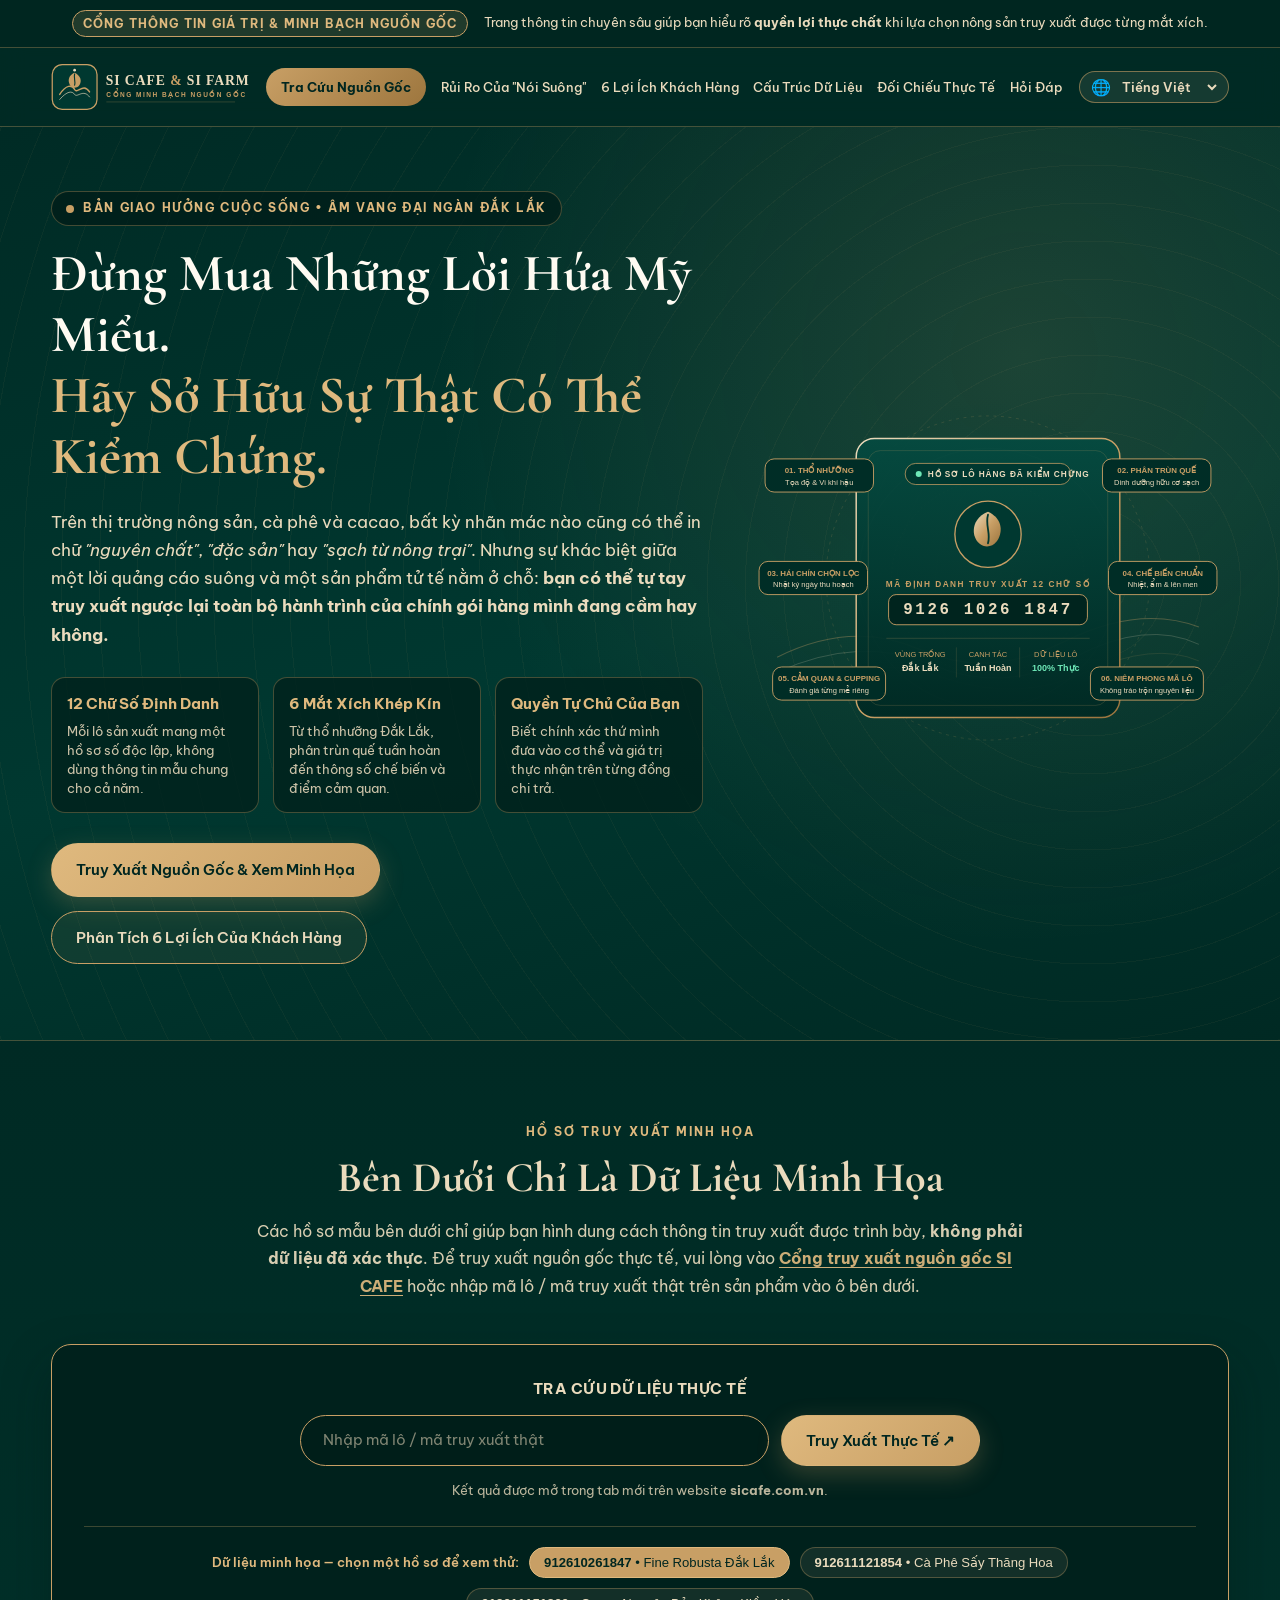
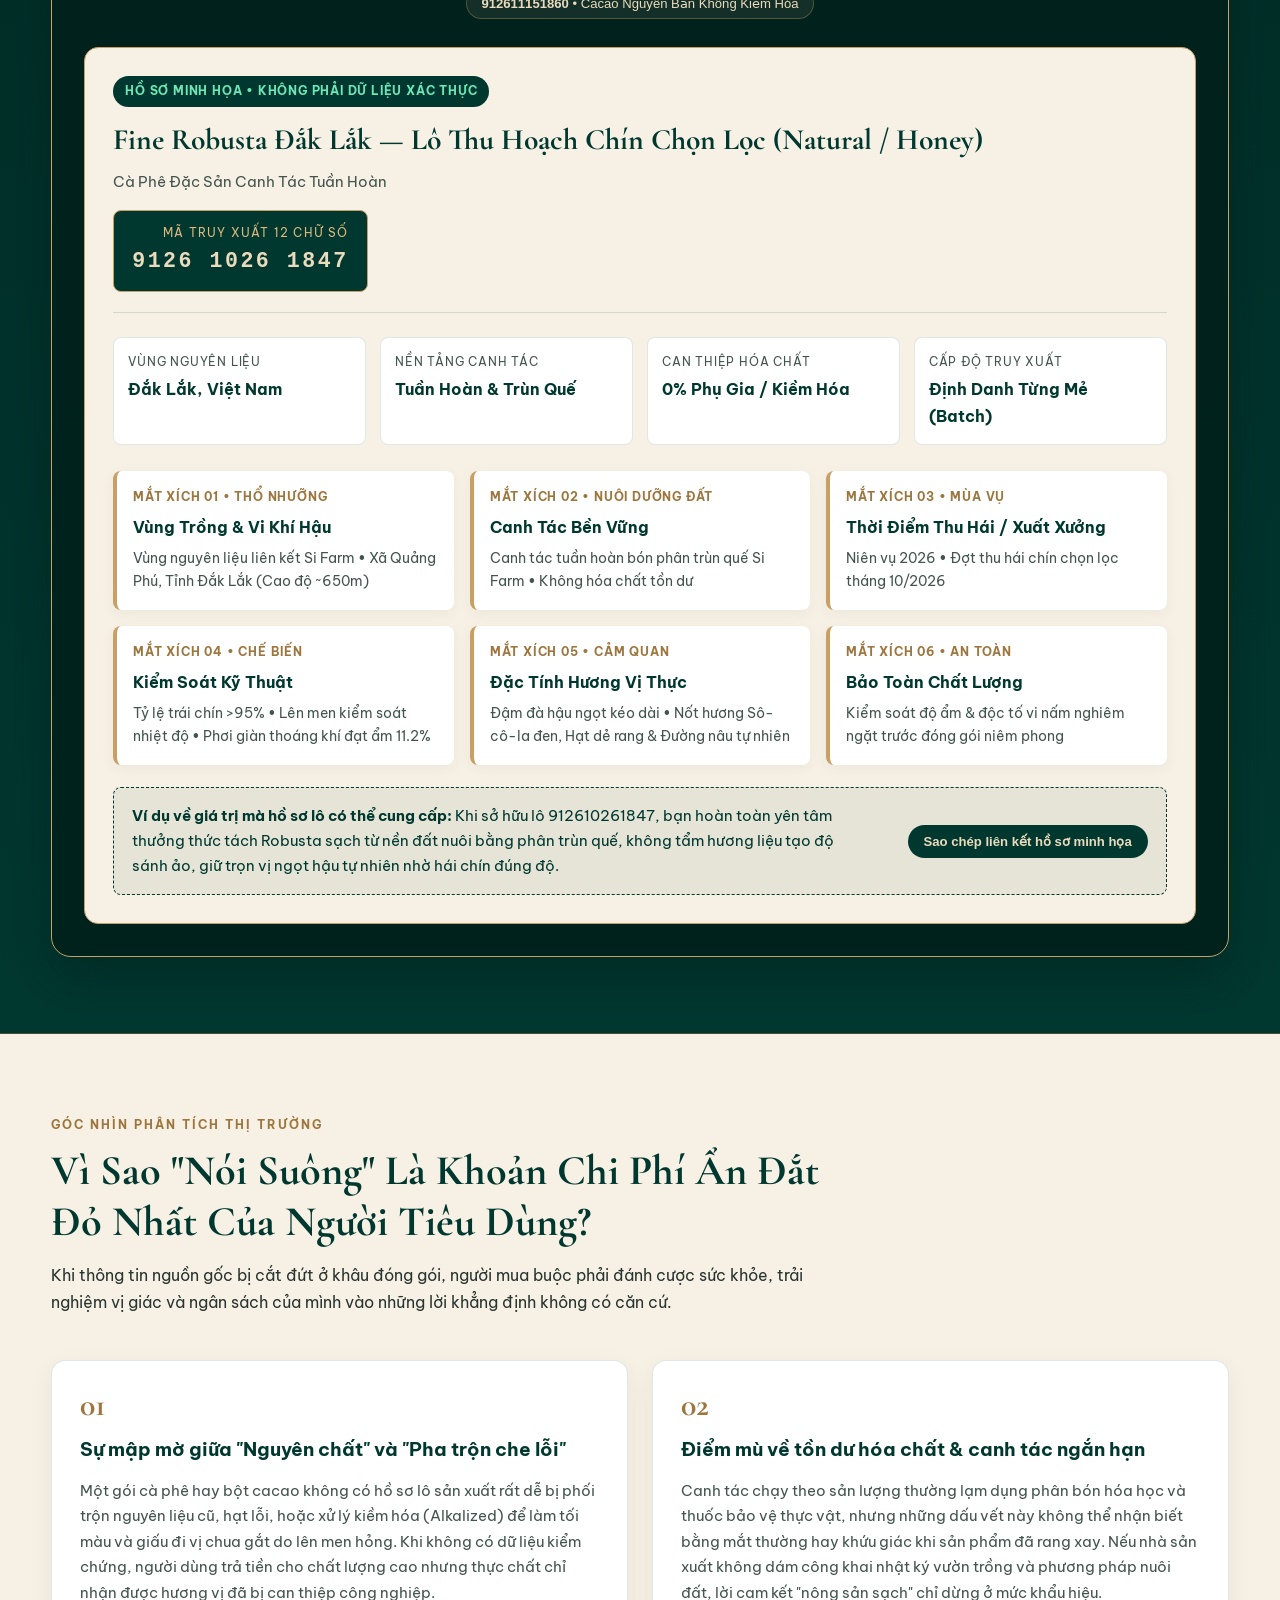
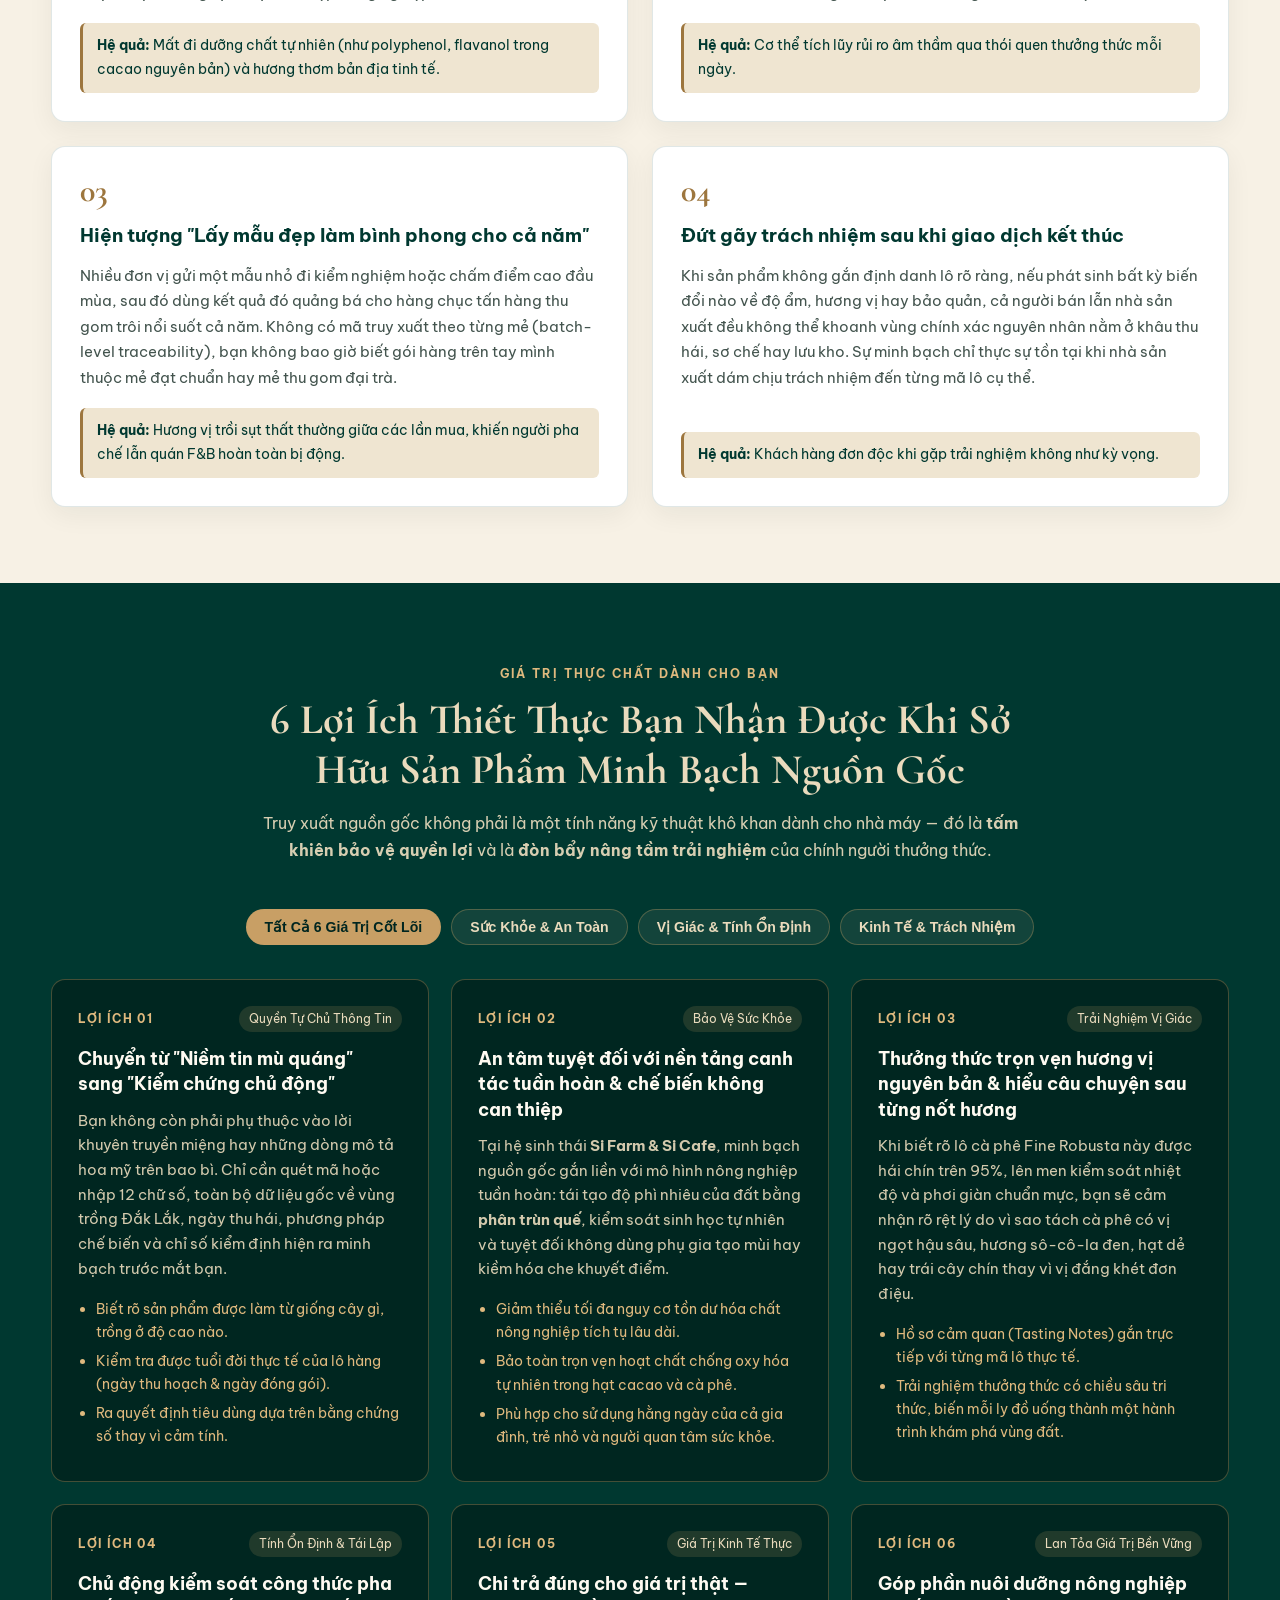
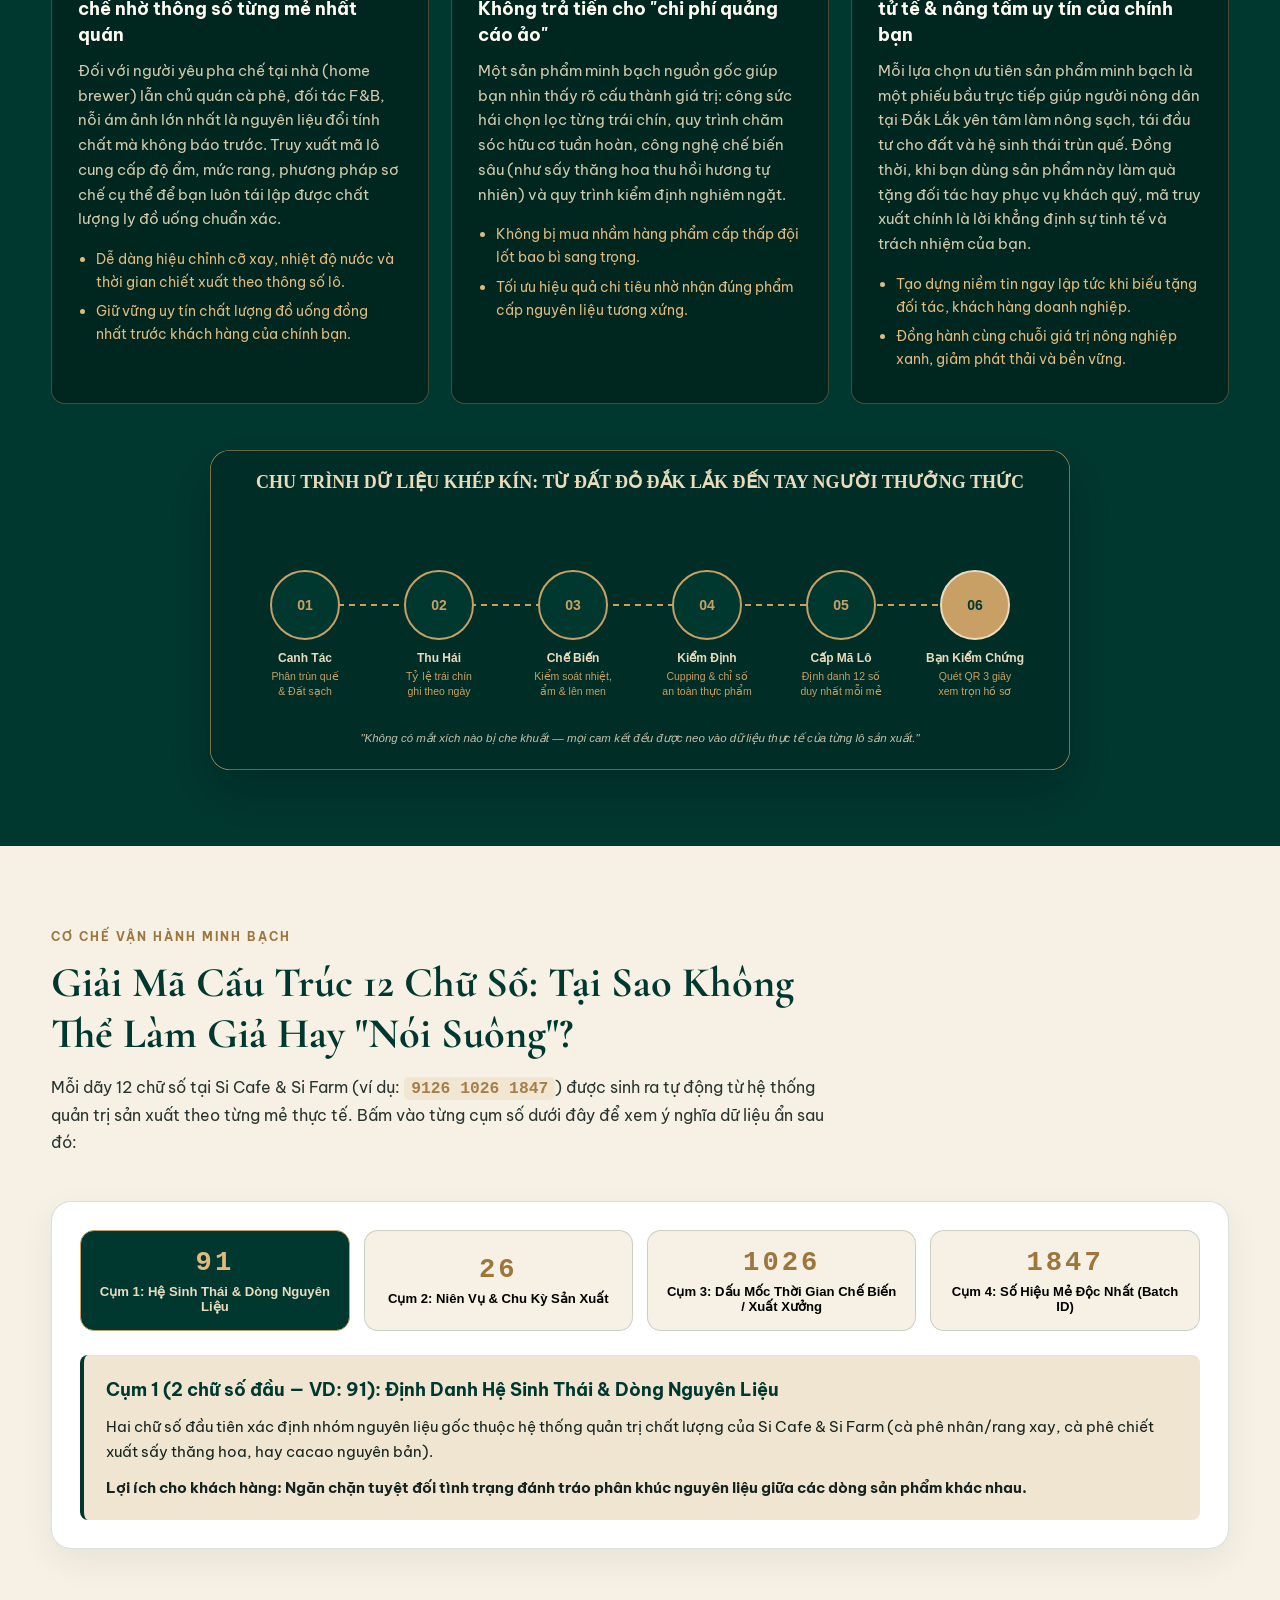
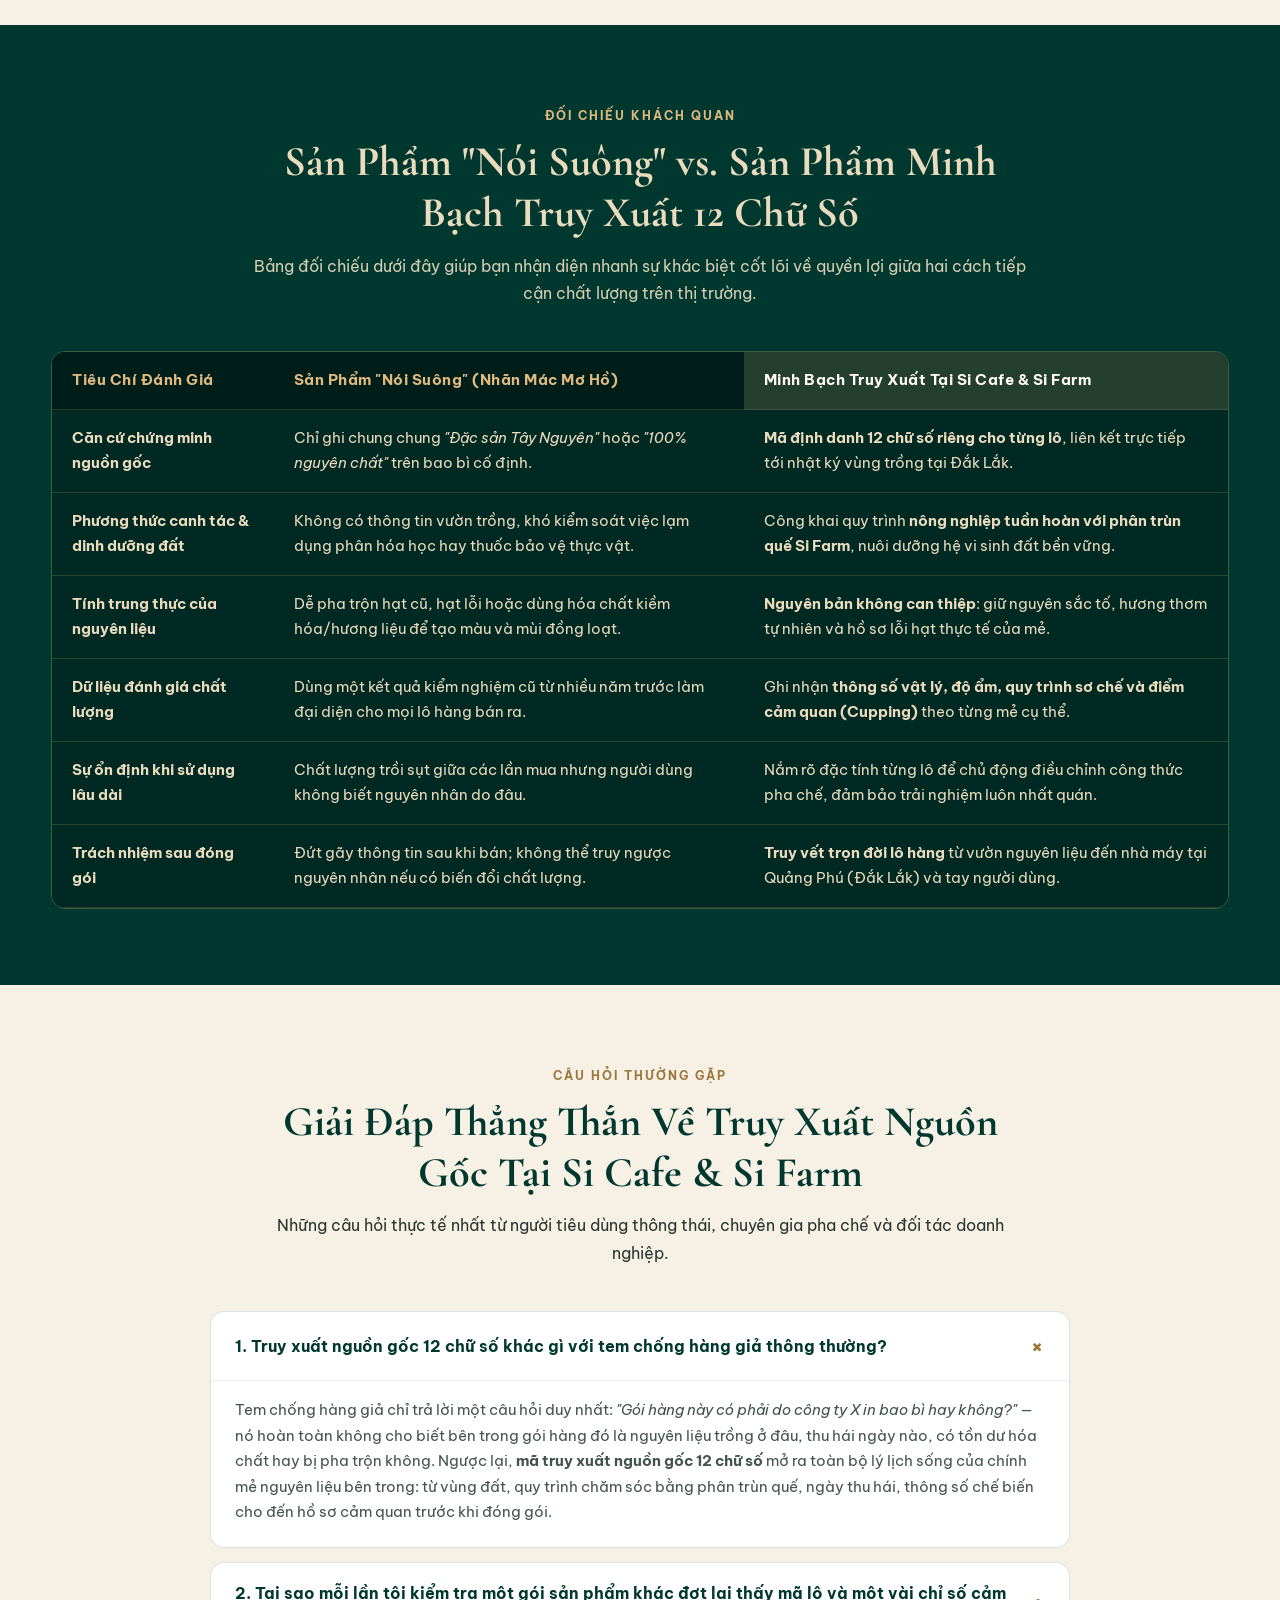
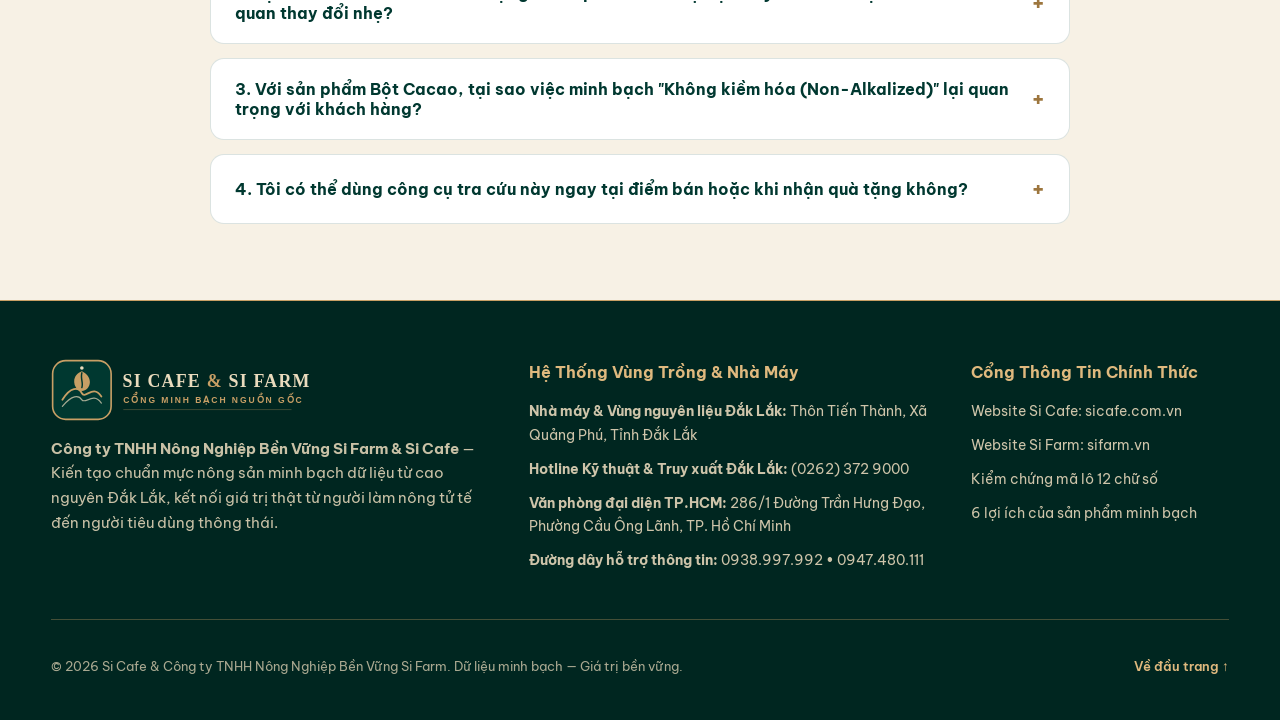
==== commit d0be2410: "Update index.html" ====
--- a/index.html
+++ b/index.html
@@ -80,7 +80,7 @@
 <div class="container">
 <div class="section-heading centered">
 <span class="section-kicker">HỒ SƠ TRUY XUẤT MINH HỌA</span>
-<h2>Dữ Liệu Bên Dưới Chỉ Là Dữ Liệu Minh Họa</h2>
+<h2>Bên Dưới Chỉ Là Dữ Liệu Minh Họa</h2>
 <p>Các hồ sơ mẫu bên dưới chỉ giúp bạn hình dung cách thông tin truy xuất được trình bày, <strong>không phải dữ liệu đã xác thực</strong>. Để truy xuất nguồn gốc thực tế, vui lòng vào <a class="actual-trace-link" href="https://sicafe.com.vn/truy-xuat-nguon-goc-sicafe/" rel="noopener noreferrer" target="_blank">Cổng truy xuất nguồn gốc SI CAFE</a> hoặc nhập mã lô / mã truy xuất thật trên sản phẩm vào ô bên dưới.</p>
 </div>
 <div class="lookup-console">
